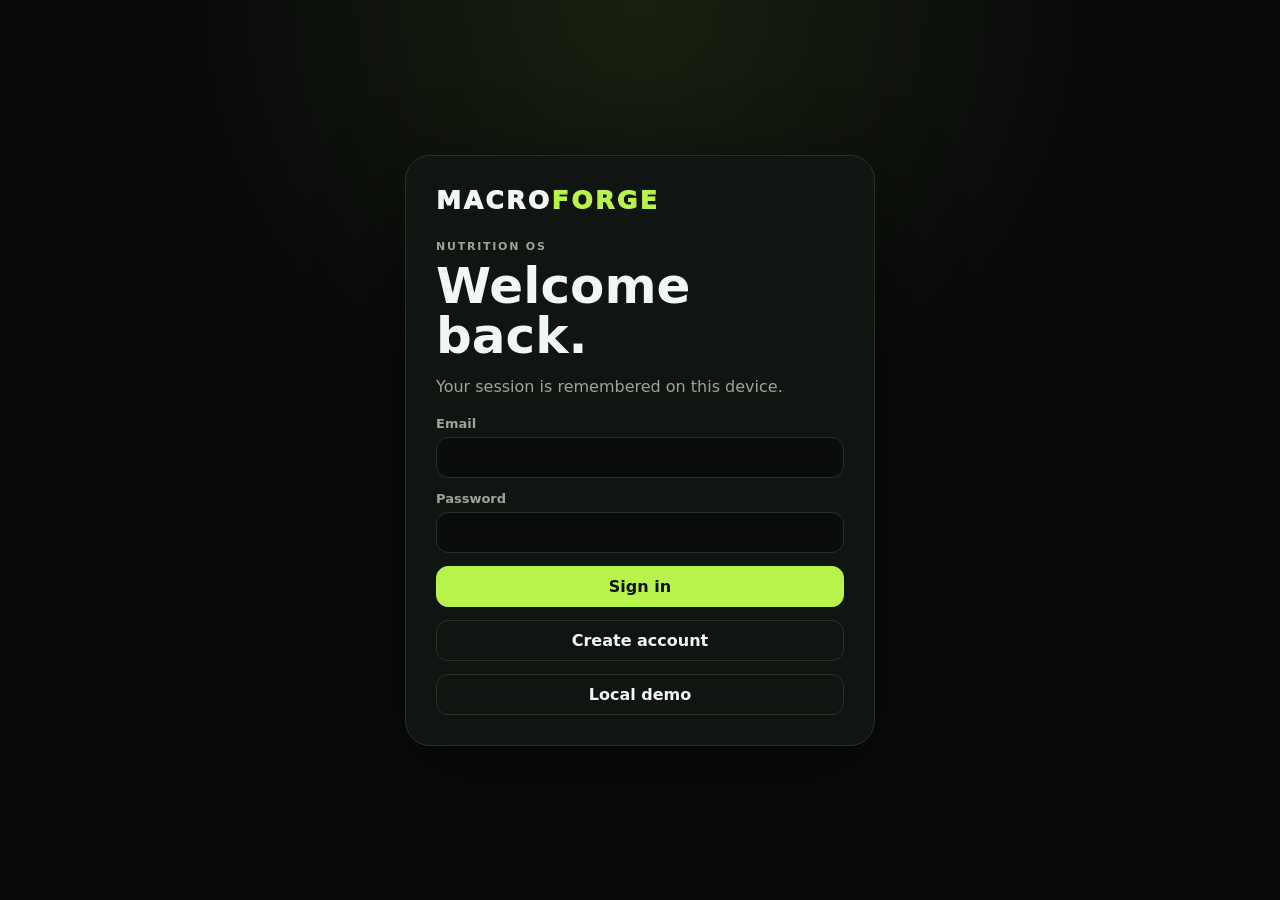
==== index.html @ 1f70300a "Rename MACROFORGE_v4_app_ready (1).html to index.html" ====
<!doctype html>
<html lang="en">
<head>
<meta charset="utf-8">
<meta name="viewport" content="width=device-width,initial-scale=1,viewport-fit=cover">
<meta name="theme-color" content="#090b0a">
<title>MACROFORGE — Nutrition OS</title>
<style>
:root{--bg:#090b0a;--panel:#111512;--panel2:#171c18;--line:#293129;--text:#f4f6f4;--muted:#9aa59b;--lime:#b7f34a;--red:#ff7070;--r:20px}
*{box-sizing:border-box}body{margin:0;background:var(--bg);color:var(--text);font-family:Inter,system-ui,-apple-system,Segoe UI,sans-serif}button,input,select{font:inherit}button{cursor:pointer}
.app{min-height:100vh;display:grid;grid-template-columns:245px 1fr}.side{position:sticky;top:0;height:100vh;border-right:1px solid var(--line);padding:22px 14px;background:#0c0f0d}.logo{font-weight:950;letter-spacing:.1em;font-size:20px;margin:5px 10px 28px}.logo i{color:var(--lime);font-style:normal}.nav{display:grid;gap:6px}.nav button{border:0;background:transparent;color:var(--muted);padding:13px;border-radius:13px;text-align:left;font-weight:800}.nav button:hover,.nav button.active{background:var(--panel2);color:var(--text)}.nav button.active{box-shadow:inset 3px 0 var(--lime)}
.sideprofile{position:absolute;bottom:20px;left:14px;right:14px;border:1px solid var(--line);background:var(--panel);padding:12px;border-radius:15px}.avatar{width:36px;height:36px;border-radius:50%;background:var(--lime);color:#10150d;display:grid;place-items:center;font-weight:950}
main{min-width:0}.top{height:70px;position:sticky;top:0;z-index:10;display:flex;align-items:center;justify-content:space-between;padding:0 28px;background:#090b0af0;backdrop-filter:blur(12px);border-bottom:1px solid var(--line)}.content{max-width:1400px;margin:auto;padding:28px}.view{display:none}.view.active{display:block}
h1{font-size:clamp(32px,4vw,50px);line-height:1;margin:8px 0}.sub,.small{color:var(--muted)}.small{font-size:13px}.eyebrow{font-size:11px;letter-spacing:.16em;text-transform:uppercase;color:var(--muted);font-weight:900}
.grid{display:grid;gap:17px}.g2{grid-template-columns:repeat(2,minmax(0,1fr))}.g3{grid-template-columns:repeat(3,minmax(0,1fr))}.g4{grid-template-columns:repeat(4,minmax(0,1fr))}
.card{border:1px solid var(--line);background:linear-gradient(145deg,#141914,#0f120f);border-radius:var(--r);padding:19px}.hero{background:radial-gradient(circle at 90% 0,#b7f34a1a,transparent 45%),#121712}.premium{border-color:#52672d;background:radial-gradient(circle at 90% 0,#b7f34a18,transparent 50%),#12170f}
.row{display:flex;align-items:center;gap:11px}.between{justify-content:space-between}.wrap{flex-wrap:wrap}.stat{font-size:31px;font-weight:950;margin:6px 0}.btn{border:1px solid var(--line);background:var(--panel2);color:var(--text);border-radius:12px;padding:10px 14px;font-weight:850}.btn:hover{border-color:#596659}.btn.primary{background:var(--lime);color:#0c1009;border-color:var(--lime)}.btn.danger{color:#ffb0b0;background:#351b1b}.btn.ghost{background:transparent}
.form{display:grid;gap:13px}.two{display:grid;grid-template-columns:1fr 1fr;gap:13px}label{display:grid;gap:6px;color:var(--muted);font-size:13px;font-weight:750}input,select{width:100%;padding:12px;border:1px solid var(--line);border-radius:12px;background:#0a0d0b;color:var(--text);outline:0}input:focus,select:focus{border-color:#71806f}.progress{height:9px;background:#202720;border-radius:99px;overflow:hidden}.progress i{display:block;height:100%;width:0;background:var(--lime);border-radius:99px;transition:.25s}
.foodgrid{display:grid;grid-template-columns:repeat(4,minmax(0,1fr));gap:15px}.food{padding:0;overflow:hidden}.food img{width:100%;height:155px;display:block;object-fit:cover;background:#222}.foodbody{padding:14px}.food h3{margin:4px 0 7px}.badge{display:inline-flex;border-radius:99px;padding:5px 8px;background:#283221;color:var(--lime);font-size:10px;font-weight:950;text-transform:uppercase;letter-spacing:.08em}
.list>div{padding:12px 0;border-bottom:1px solid var(--line)}.empty{padding:30px;text-align:center;border:1px dashed var(--line);border-radius:15px;color:var(--muted)}table{width:100%;border-collapse:collapse}th,td{text-align:left;padding:11px;border-bottom:1px solid var(--line);font-size:13px}th{color:var(--muted)}
.auth{min-height:100vh;display:grid;place-items:center;padding:20px;background:radial-gradient(circle at 50% 0,#b7f34a17,transparent 40%),var(--bg)}.authcard{width:min(470px,100%);padding:30px;border:1px solid var(--line);border-radius:25px;background:#111512;box-shadow:0 25px 80px #0008}.authlogo{font-size:25px;font-weight:950;letter-spacing:.1em;margin-bottom:25px}.authlogo i{color:var(--lime);font-style:normal}
.modal{position:fixed;inset:0;background:#000a;display:none;place-items:center;padding:16px;z-index:50}.modal.show{display:grid}.modalbox{width:min(560px,100%);max-height:90vh;overflow:auto;background:#111512;border:1px solid var(--line);border-radius:23px;padding:21px}.toast{position:fixed;z-index:100;bottom:22px;left:50%;transform:translate(-50%,20px);opacity:0;background:#f4f6f4;color:#10130f;padding:11px 17px;border-radius:99px;font-weight:850;transition:.2s}.toast.show{opacity:1;transform:translate(-50%,0)}
@media(max-width:1050px){.foodgrid{grid-template-columns:repeat(3,1fr)}.g4{grid-template-columns:repeat(2,1fr)}}
@media(max-width:800px){.app{display:block}.side{position:fixed;bottom:0;top:auto;height:69px;width:100%;padding:6px 5px;z-index:30;border-right:0;border-top:1px solid var(--line)}.logo,.sideprofile{display:none}.nav{display:flex;justify-content:space-around}.nav button{font-size:10px;text-align:center;padding:7px 6px}.nav button span{display:block;font-size:17px}.nav button.active{box-shadow:none}.content{padding:20px 14px 85px}.top{height:62px;padding:0 14px}.g2,.g3,.g4,.two{grid-template-columns:1fr}.foodgrid{grid-template-columns:repeat(2,1fr)}.food img{height:130px}}
@media(max-width:430px){.foodgrid{grid-template-columns:1fr}.food img{height:175px}}
</style>
</head>
<body>

<div id="auth" class="auth"><div class="authcard">
<div class="authlogo">MACRO<i>FORGE</i></div>
<div id="loginBox"><div class="eyebrow">Nutrition OS</div><h1>Welcome back.</h1><p class="sub">Your session is remembered on this device.</p><div class="form" style="margin-top:20px"><label>Email<input id="le" type="email" autocomplete="email"></label><label>Password<input id="lp" type="password" autocomplete="current-password"></label><button class="btn primary" onclick="login()">Sign in</button><button class="btn ghost" onclick="authMode('signup')">Create account</button><button class="btn ghost" onclick="authMode('demo')">Local demo</button></div></div>
<div id="signupBox" style="display:none"><div class="eyebrow">New account</div><h1>Create your forge.</h1><div class="form" style="margin-top:20px"><label>Name<input id="sn"></label><label>Email<input id="se" type="email"></label><label>Password<input id="sp" type="password" minlength="8"></label><button class="btn primary" onclick="signup()">Create</button><button class="btn ghost" onclick="authMode('login')">Back</button></div></div>
<div id="demoBox" style="display:none"><div class="eyebrow">Testing</div><h1>Local demo.</h1><p class="sub">Use this to test the UI. Do not use a real password.</p><div class="form" style="margin-top:20px"><label>Name<input id="dn" value="Gamer"></label><button class="btn primary" onclick="demo()">Enter</button><button class="btn ghost" onclick="authMode('login')">Back</button></div></div>
<div id="otpBox" style="display:none"><div class="eyebrow">2FA</div><h1>Verify your device.</h1><p class="sub">Enter your six-digit authenticator code.</p><div class="form" style="margin-top:20px"><label>Code<input id="otp" inputmode="numeric" maxlength="6"></label><button class="btn primary" onclick="verifyLoginOtp()">Verify</button><button class="btn ghost" onclick="authMode('login')">Cancel</button></div></div>
</div></div>

<div id="app" class="app" style="display:none">
<aside class="side"><div class="logo">MACRO<i>FORGE</i></div><nav class="nav">
<button class="active" data-v="dash"><span>⌂</span>Home</button><button data-v="food"><span>🍽</span>Food</button><button data-v="train"><span>▣</span>Train</button><button data-v="progress"><span>↗</span>Progress</button><button data-v="coach"><span>✦</span>Coach</button><button data-v="pro"><span>◆</span>Pro</button><button data-v="account"><span>⚙</span>Account</button>
</nav><div class="sideprofile"><div class="row"><div class="avatar" id="avatar"></div><div><b id="sname"></b><div class="small" id="splan"></div></div></div></div></aside>
<main><header class="top"><div><b id="greet"></b><div class="small" id="dateText"></div></div><div class="row"><span class="badge" id="plan"></span><button class="btn primary" onclick="quickFood()">+ Food</button></div></header>
<div class="content">

<section id="dash" class="view active"><div class="row between wrap"><div><div class="eyebrow">Daily command center</div><h1>Forge the day.</h1><p class="sub">Targets, meals, hydration and training in one place.</p></div><button class="btn" onclick="openM('dayM')">Change day</button></div>
<div class="grid g4" style="margin-top:20px"><div class="card hero"><div class="small">Calories remaining</div><div class="stat" id="remain">0</div><div class="small"><span id="eaten">0</span> / <span id="calgoal">0</span> kcal</div></div>
<div class="card"><div class="small">Protein</div><div class="stat"><span id="pv">0</span>g</div><div class="progress"><i id="pb"></i></div><div class="small" id="pg"></div></div>
<div class="card"><div class="small">Carbs</div><div class="stat"><span id="cv">0</span>g</div><div class="progress"><i id="cb"></i></div><div class="small" id="cg"></div></div>
<div class="card"><div class="small">Fat</div><div class="stat"><span id="fv">0</span>g</div><div class="progress"><i id="fb"></i></div><div class="small" id="fg"></div></div></div>
<div class="grid g2" style="margin-top:17px"><div class="card"><div class="row between"><div><div class="eyebrow">Hydration</div><h2><span id="water">0</span> / <span id="watergoal">2500</span> ml</h2></div><button class="btn primary" onclick="waterAdd()">+250ml</button></div><div class="progress" style="margin-top:14px"><i id="wb"></i></div></div>
<div class="card premium"><div class="row between"><div><span class="badge">Smart</span><h2>Forge Score</h2><p class="sub">Consistency score from food, protein, water and training.</p></div><div class="stat" id="score">0</div></div></div></div>
<div class="grid g2" style="margin-top:17px"><div class="card"><div class="row between"><h2>Today's meals</h2><button class="btn" onclick="quickFood()">Add</button></div><div id="meals" class="list"></div></div><div class="card"><div class="row between"><h2>Next best action</h2><span class="badge">Coach</span></div><p id="next" class="sub"></p><button class="btn primary" onclick="go('food')">Open food forge</button></div></div></section>

<section id="food" class="view"><div class="row between wrap"><div><div class="eyebrow">Real-food database</div><h1>Food forge.</h1><p class="sub">Real-food photography URLs are used; no generated food illustrations.</p></div><button class="btn primary" onclick="openM('customM')">Create food</button></div><div class="card" style="margin-top:18px"><div class="two"><label>Search<input id="search" oninput="foodsRender()" placeholder="Chicken, oats, rice..."></label><label>Filter<select id="filter" onchange="foodsRender()"><option value="all">All</option><option value="protein">Protein</option><option value="carbs">Carb dense</option><option value="quick">Quick</option></select></label></div></div><div id="foods" class="foodgrid" style="margin-top:17px"></div></section>

<section id="train" class="view"><div class="row between wrap"><div><div class="eyebrow">Training</div><h1>Train with intent.</h1><p class="sub">Log actual sessions instead of fake calorie-burn estimates.</p></div><button class="btn primary" onclick="openM('workoutM')">Log workout</button></div><div class="grid g3" style="margin-top:18px"><div class="card"><div class="small">7-day sessions</div><div class="stat" id="sessions">0</div></div><div class="card"><div class="small">7-day volume</div><div class="stat" id="volume">0</div><div class="small">kg</div></div><div class="card"><div class="small">Logging streak</div><div class="stat" id="streak">0</div><div class="small">days</div></div></div><div class="card" style="margin-top:18px"><h2>Recent sessions</h2><div id="workouts" class="list"></div></div></section>

<section id="progress" class="view"><div class="eyebrow">Body composition</div><h1>Progress, not guesses.</h1><p class="sub">Weight trends and adherence.</p><div class="grid g3" style="margin-top:18px"><div class="card"><div class="small">Current</div><div class="stat" id="cw">—</div></div><div class="card"><div class="small">Start</div><div class="stat" id="sw">—</div></div><div class="card"><div class="small">Change</div><div class="stat" id="wc">—</div></div></div><div class="grid g2" style="margin-top:18px"><div class="card"><div class="row between"><h2>Weight history</h2><button class="btn" onclick="openM('weightM')">Log</button></div><div id="weights"></div></div><div class="card"><h2>7-day adherence</h2><div class="stat" id="adh">0%</div><div class="progress"><i id="adhbar"></i></div><p class="small">Days with food logs.</p></div></div></section>

<section id="coach" class="view"><div class="eyebrow">Forge Coach</div><h1>Make the data useful.</h1><p class="sub">Rule-based coaching now; an AI layer can be connected later.</p><div class="grid g2" style="margin-top:18px"><div class="card hero"><span class="badge">Today</span><h2 id="coachTitle"></h2><p id="coachText" class="sub"></p><hr><div id="check"></div></div><div class="card premium"><span class="badge">Pro</span><h2>Adaptive macros</h2><p class="sub">Adjust targets from weight trend, adherence and training load instead of a fixed calculator.</p><button class="btn primary" onclick="go('pro')">See Pro</button></div></div></section>

<section id="pro" class="view"><div class="eyebrow">MACROFORGE PRO</div><h1>More signal. Less noise.</h1><p class="sub">Features designed around decisions, not just calorie counting.</p><div class="grid g3" style="margin-top:18px"><div class="card premium"><h2>Adaptive macros</h2><p class="sub">Trend-based target adjustments.</p></div><div class="card premium"><h2>Meal builder</h2><p class="sub">Build meals around remaining macros.</p></div><div class="card premium"><h2>Advanced analytics</h2><p class="sub">Adherence and training correlations.</p></div><div class="card premium"><h2>Unlimited custom foods</h2><p class="sub">Recipes and nutrition labels.</p></div><div class="card premium"><h2>Data export</h2><p class="sub">Portable JSON backups.</p></div><div class="card premium"><h2>Coach modes</h2><p class="sub">Bulk, cut, maintenance and performance.</p></div></div><div class="card" style="margin-top:18px"><div class="row between wrap"><div><h2 id="prostatus">Free plan</h2><p id="protext" class="sub">Try Pro for 3 days.</p></div><button class="btn primary" id="trial" onclick="trialStart()">Start 3-day trial</button></div><hr><p class="small">Important: paid access must be verified by a server and payment-provider webhook. Client-side JavaScript cannot securely protect paid features.</p></div></section>

<section id="account" class="view"><div class="eyebrow">Account & security</div><h1>Your account.</h1><p class="sub">Personal details, password, MFA, privacy and sessions.</p><div class="grid g2" style="margin-top:18px"><div class="card"><h2>Personal details</h2><div class="form"><label>Name<input id="an"></label><label>Email<input id="ae" type="email"></label><label>Goal<select id="agoal"><option>Muscle gain</option><option>Lean bulk</option><option>Cut</option><option>Maintenance</option><option>Performance</option></select></label><div class="two"><label>Height cm<input id="ah" type="number"></label><label>Weight kg<input id="aw" type="number" step=".1"></label></div><button class="btn primary" onclick="saveAccount()">Save</button></div></div><div class="card"><h2>Security</h2><div class="list"><div class="row between"><div><b>Password</b><div class="small">Change credentials.</div></div><button class="btn" onclick="openM('passM')">Change</button></div><div class="row between"><div><b>Authenticator 2FA</b><div class="small" id="mfastatus">Off</div></div><button class="btn" onclick="mfaSetup()">Configure</button></div><div class="row between"><div><b>Data backup</b><div class="small">Download your account data.</div></div><button class="btn" onclick="exportData()">Export</button></div></div><button class="btn danger" style="margin-top:15px" onclick="logout()">Sign out</button></div></div><div class="card" style="margin-top:18px"><h2>Production security</h2><div class="grid g3"><div><b>Authentication</b><p class="small">Use a managed auth backend; never trust localStorage as an identity database.</p></div><div><b>Premium</b><p class="small">Entitlements must come from verified server claims/subscriptions.</p></div><div><b>Payments</b><p class="small">Use a payment provider checkout and signed webhooks. Never collect card PINs or OTPs.</p></div></div></div></section>

</div></main></div>

<div id="quickM" class="modal"><div class="modalbox"><div class="row between"><h2 id="qt">Add food</h2><button class="btn" onclick="closeM()">×</button></div><p id="qd" class="sub"></p><div class="form" style="margin-top:15px"><label>Servings<input id="serv" type="number" min=".1" step=".1" value="1" oninput="preview()"></label><div id="preview" class="card"></div><button class="btn primary" onclick="addFood()">Add to today</button></div></div></div>
<div id="customM" class="modal"><div class="modalbox"><div class="row between"><h2>Create custom food</h2><button class="btn" onclick="closeM()">×</button></div><div class="two" style="margin-top:15px"><label>Name<input id="fn"></label><label>Serving<input id="fs" value="100 g"></label><label>Calories<input id="fcal" type="number"></label><label>Protein<input id="fp" type="number"></label><label>Carbs<input id="fc" type="number"></label><label>Fat<input id="ff" type="number"></label></div><button class="btn primary" style="margin-top:15px" onclick="customFood()">Save food</button></div></div>
<div id="workoutM" class="modal"><div class="modalbox"><div class="row between"><h2>Log workout</h2><button class="btn" onclick="closeM()">×</button></div><div class="form" style="margin-top:15px"><label>Session<input id="wn" placeholder="Push, Legs, Football..."></label><label>Minutes<input id="wd" type="number"></label><label>Volume kg<input id="wv" type="number"></label><label>Notes<input id="wno"></label><button class="btn primary" onclick="saveWorkout()">Save</button></div></div></div>
<div id="weightM" class="modal"><div class="modalbox"><div class="row between"><h2>Log weight</h2><button class="btn" onclick="closeM()">×</button></div><div class="form" style="margin-top:15px"><label>Weight kg<input id="wi" type="number" step=".1"></label><button class="btn primary" onclick="saveWeight()">Save</button></div></div></div>
<div id="passM" class="modal"><div class="modalbox"><div class="row between"><h2>Change password</h2><button class="btn" onclick="closeM()">×</button></div><div class="form" style="margin-top:15px"><label>Current password<input id="oldp" type="password"></label><label>New password<input id="newp" type="password"></label><button class="btn primary" onclick="changePassword()">Update</button></div></div></div>
<div id="mfaM" class="modal"><div class="modalbox"><div class="row between"><h2>Authenticator 2FA</h2><button class="btn" onclick="closeM()">×</button></div><p class="sub">Prototype TOTP testing. Production MFA should be enforced by your auth provider.</p><div id="mfabox" class="card"></div><div class="form" style="margin-top:15px"><label>6-digit code<input id="mfacode" inputmode="numeric" maxlength="6"></label><button class="btn primary" onclick="mfaToggle()">Confirm</button></div></div></div>
<div id="dayM" class="modal"><div class="modalbox"><div class="row between"><h2>Logging date</h2><button class="btn" onclick="closeM()">×</button></div><div class="form" style="margin-top:15px"><label>Date<input id="day" type="date"></label><button class="btn primary" onclick="setDay()">View day</button></div></div></div>
<div id="toast" class="toast"></div>

<script>
const KEY="macroforge_app_v4";let S=JSON.parse(localStorage.getItem(KEY)||"null"),selected=null,pending="";
const imgs={
chicken:"https://images.unsplash.com/photo-1532550907401-a500c9a57435?auto=format&fit=crop&w=900&q=85",
rice:"https://images.unsplash.com/photo-1536304993881-ff6e9eefa2a6?auto=format&fit=crop&w=900&q=85",
oats:"https://images.unsplash.com/photo-1517673400267-0251440c45dc?auto=format&fit=crop&w=900&q=85",
eggs:"https://images.unsplash.com/photo-1506976785307-8732e854ad03?auto=format&fit=crop&w=900&q=85",
banana:"https://images.unsplash.com/photo-1571771894821-ce9b6c11b08e?auto=format&fit=crop&w=900&q=85",
beef:"https://images.unsplash.com/photo-1546964124-0cce460f38ef?auto=format&fit=crop&w=900&q=85",
yogurt:"https://images.unsplash.com/photo-1488477181946-6428a0291777?auto=format&fit=crop&w=900&q=85",
salmon:"https://images.unsplash.com/photo-1467003909585-2f8a72700288?auto=format&fit=crop&w=900&q=85"};
const foods0=[
[1,"Chicken breast","100 g",165,31,0,3.6,"protein","chicken"],[2,"Cooked white rice","100 g",130,2.7,28,.3,"carbs","rice"],
[3,"Oats","100 g",389,16.9,66.3,6.9,"carbs","oats"],[4,"Whole eggs","2 large",144,12.6,.7,9.5,"protein","eggs"],
[5,"Banana","1 medium",105,1.3,27,.4,"quick","banana"],[6,"Lean beef","100 g",217,26,0,12,"protein","beef"],
[7,"Greek yogurt","170 g",100,17,6,0,"protein","yogurt"],[8,"Salmon","100 g",208,20,0,13,"protein","salmon"]];
function fresh(){return{session:null,users:{},day:new Date().toISOString().slice(0,10),foods:foods0.map(x=>({id:x[0],name:x[1],serving:x[2],cal:x[3],p:x[4],c:x[5],f:x[6],cat:x[7],img:imgs[x[8]]})),days:{},workouts:[],weights:[]}}
if(!S)S=fresh();const $=x=>document.getElementById(x),save=()=>localStorage.setItem(KEY,JSON.stringify(S)),user=()=>S.users[S.session];
function ensure(d){if(!S.days[d])S.days[d]={meals:[],water:0};return S.days[d]}function esc(x){return String(x).replace(/[&<>"']/g,m=>({"&":"&amp;","<":"&lt;",">":"&gt;",'"':"&quot;","'":"&#39;"}[m]))}
function toast(x){let t=$("toast");t.textContent=x;t.classList.add("show");clearTimeout(window.tt);window.tt=setTimeout(()=>t.classList.remove("show"),2200)}
function authMode(x){["loginBox","signupBox","demoBox","otpBox"].forEach(i=>$(i).style.display="none");$({login:"loginBox",signup:"signupBox",demo:"demoBox",otp:"otpBox"}[x]).style.display="block"}
async function hash(p,s){let k=await crypto.subtle.importKey("raw",new TextEncoder().encode(p),"PBKDF2",false,["deriveBits"]);let b=await crypto.subtle.deriveBits({name:"PBKDF2",salt:new TextEncoder().encode(s),iterations:120000,hash:"SHA-256"},k,256);return [...new Uint8Array(b)].map(x=>x.toString(16).padStart(2,"0")).join("")}
async function signup(){let n=$("sn").value.trim(),e=$("se").value.trim().toLowerCase(),p=$("sp").value;if(!n||!e||p.length<8)return toast("Use a name, email and 8+ character password.");if(S.users[e])return toast("Account already exists.");let salt=crypto.getRandomValues(new Uint8Array(16)).join("-");S.users[e]={email:e,name:n,salt,pass:await hash(p,salt),targets:{cal:2800,p:130,c:350,f:80,w:2500},goal:"Muscle gain",height:170,weight:60,mfa:false,secret:null,plan:"free",trial:null};S.session=e;save();start()}
async function login(){let e=$("le").value.trim().toLowerCase(),p=$("lp").value,u=S.users[e];if(!u)return toast("No local account. Create one or use demo.");if(await hash(p,u.salt)!==u.pass)return toast("Incorrect password.");pending=e;if(u.mfa){authMode("otp")}else{S.session=e;save();start()}}
function demo(){let e="demo@local",n=$("dn").value.trim()||"Gamer";if(!S.users[e])S.users[e]={email:e,name:n,salt:"demo",pass:"",targets:{cal:2800,p:130,c:350,f:80,w:2500},goal:"Muscle gain",height:170,weight:60,mfa:false,secret:null,plan:"free",trial:null};S.users[e].name=n;S.session=e;save();start()}
function start(){$("auth").style.display="none";$("app").style.display="grid";document.querySelectorAll(".nav button").forEach(b=>b.onclick=()=>go(b.dataset.v));render()}
function go(v){document.querySelectorAll(".view").forEach(x=>x.classList.remove("active"));$(v).classList.add("active");document.querySelectorAll(".nav button").forEach(x=>x.classList.toggle("active",x.dataset.v===v));render()}
function plan(u){return u.plan==="pro"?"Pro":u.trial&&new Date(u.trial)>new Date()?"Trial":"Free"}
function totals(d){return d.meals.reduce((a,m)=>({cal:a.cal+m.cal,p:a.p+m.p,c:a.c+m.c,f:a.f+m.f}),{cal:0,p:0,c:0,f:0})}
function bar(v,g){return Math.min(100,Math.round(v/(g||1)*100))}
function render(){
let u=user();if(!u)return;let d=ensure(S.day),t=totals(d),g=u.targets;
$("greet").textContent="Hey, "+u.name;$("dateText").textContent=new Date(S.day+"T12:00").toLocaleDateString(undefined,{weekday:"long",month:"short",day:"numeric"});
$("avatar").textContent=u.name[0].toUpperCase();$("sname").textContent=u.name;$("splan").textContent=plan(u);$("plan").textContent=plan(u).toUpperCase();
$("remain").textContent=Math.max(0,Math.round(g.cal-t.cal));$("eaten").textContent=Math.round(t.cal);$("calgoal").textContent=g.cal;
[["p",t.p,g.p],["c",t.c,g.c],["f",t.f,g.f]].forEach(a=>{$(a[0]+"v").textContent=Math.round(a[1]);$(a[0]+"b").style.width=bar(a[1],a[2])+"%";$(a[0]+"g").textContent=a[2]+"g target"});
$("water").textContent=d.water;$("watergoal").textContent=g.w;$("wb").style.width=bar(d.water,g.w)+"%";
let score=Math.round(bar(t.p,g.p)*.45+bar(t.cal,g.cal)*.3+bar(d.water,g.w)*.15+(S.workouts.some(x=>x.date===S.day)?10:0));$("score").textContent=score;
$("meals").innerHTML=d.meals.length?d.meals.slice().reverse().map(m=>`<div><b>${esc(m.name)}</b><div class="small">${Math.round(m.cal)} kcal · P ${Math.round(m.p)}g · C ${Math.round(m.c)}g · F ${Math.round(m.f)}g</div></div>`).join(""):`<div class="empty">No meals logged.</div>`;
$("next").textContent=t.p<g.p?`Protein is the priority: about ${Math.round(g.p-t.p)}g remains.`:t.cal<g.cal*.8?"You still have plenty of calories. Build a balanced meal.":"Targets are close. Focus on hydration and consistency.";
foodsRender();trainingRender();progressRender();coachRender();proRender();accountRender()}
function foodsRender(){let q=($("search")?.value||"").toLowerCase(),f=$("filter")?.value||"all";let a=S.foods.filter(x=>(!q||x.name.toLowerCase().includes(q))&&(f==="all"||f==="quick"&&x.cat==="quick"||f==="protein"&&x.p>=15||f==="carbs"&&x.c>=20));$("foods").innerHTML=a.map(x=>`<article class="card food"><img loading="lazy" src="${x.img}" alt="${esc(x.name)}"><div class="foodbody"><div class="small">${esc(x.serving)}</div><h3>${esc(x.name)}</h3><div class="small">${x.cal} kcal · P ${x.p} · C ${x.c} · F ${x.f}</div><button class="btn primary" style="width:100%;margin-top:11px" onclick="quickFood(${x.id})">+ Add</button></div></article>`).join("")||`<div class="empty">No matches.</div>`}
function quickFood(id){selected=S.foods.find(x=>x.id===id)||null;$("qt").textContent=selected?selected.name:"Add food";$("qd").textContent=selected?selected.serving+" · "+selected.cal+" kcal":"Select a food from Food Forge.";$("serv").value=1;preview();openM("quickM")}
function preview(){if(!selected)return;$("preview").textContent=Math.round(selected.cal*+$("serv").value)+" kcal · P "+Math.round(selected.p*+$("serv").value)+"g · C "+Math.round(selected.c*+$("serv").value)+"g · F "+Math.round(selected.f*+$("serv").value)+"g"}
function addFood(){if(!selected)return;let n=+$("serv").value;if(n<=0)return toast("Invalid serving.");let d=ensure(S.day);d.meals.push({name:selected.name,cal:selected.cal*n,p:selected.p*n,c:selected.c*n,f:selected.f*n,time:Date.now()});save();closeM();render();toast("Food logged.")}
function customFood(){let name=$("fn").value.trim(),a=[$("fcal"),$("fp"),$("fc"),$("ff")].map(x=>+x.value);if(!name||a.some(x=>!isFinite(x)||x<0))return toast("Complete the food data.");S.foods.push({id:Date.now(),name,serving:$("fs").value||"1 serving",cal:a[0],p:a[1],c:a[2],f:a[3],cat:a[1]>=15?"protein":"quick",img:imgs.oats});save();closeM();render();toast("Custom food saved.")}
function waterAdd(){ensure(S.day).water+=250;save();render();toast("250ml added.")}
function saveWorkout(){let n=$("wn").value.trim()||"Training",d=+$("wd").value,v=+$("wv").value||0;if(d<=0)return toast("Enter duration.");S.workouts.push({date:S.day,name:n,duration:d,volume:v,notes:$("wno").value});save();closeM();render();toast("Workout logged.")}
function trainingRender(){let d=new Date();d.setDate(d.getDate()-6);let s=S.workouts.filter(x=>x.date>=d.toISOString().slice(0,10));$("sessions").textContent=s.length;$("volume").textContent=Math.round(s.reduce((a,x)=>a+x.volume,0));let st=0,q=new Date();for(let i=0;i<60;i++){let z=q.toISOString().slice(0,10),ok=ensure(z).meals.length||ensure(z).water||S.workouts.some(x=>x.date===z);if(!ok&&i)break;if(ok)st++;q.setDate(q.getDate()-1)}$("streak").textContent=st;$("workouts").innerHTML=S.workouts.slice().reverse().slice(0,12).map(x=>`<div><b>${esc(x.name)}</b><div class="small">${x.date} · ${x.duration} min · ${x.volume} kg volume</div></div>`).join("")||`<div class="empty">No sessions yet.</div>`}
function saveWeight(){let w=+$("wi").value;if(w<20||w>300)return toast("Enter a valid weight.");S.weights.push({date:S.day,w});user().weight=w;save();closeM();render();toast("Weight saved.")}
function progressRender(){let a=S.weights.slice().sort((x,y)=>x.date.localeCompare(y.date)),f=a[0],l=a.at(-1);$("cw").textContent=l?l.w+" kg":"—";$("sw").textContent=f?f.w+" kg":"—";$("wc").textContent=f&&l?(l.w-f.w).toFixed(1)+" kg":"—";$("weights").innerHTML=a.length?`<table><tr><th>Date</th><th>Weight</th></tr>${a.slice().reverse().slice(0,15).map(x=>`<tr><td>${x.date}</td><td>${x.w} kg</td></tr>`).join("")}</table>`:`<div class="empty">Log your first weigh-in.</div>`;let n=0;for(let i=0;i<7;i++){let d=new Date();d.setDate(d.getDate()-i);if(ensure(d.toISOString().slice(0,10)).meals.length)n++}$("adh").textContent=Math.round(n/7*100)+"%";$("adhbar").style.width=n/7*100+"%"}
function coachRender(){let u=user(),t=totals(ensure(S.day));let rem=u.targets.p-t.p;$("coachTitle").textContent=rem>0?"Protein is today's bottleneck.":"Your log is on track.";$("coachText").textContent=rem>0?`About ${Math.round(rem)}g protein remains.`:"Keep the routine boring and repeatable.";$("check").innerHTML=["Log meals honestly","Hit protein consistently","Hydrate steadily","Review weekly weight trend"].map(x=>`<div style="padding:9px 0;border-bottom:1px solid var(--line)">✓ ${x}</div>`).join("")}
function trialStart(){let u=user();u.trial=new Date(Date.now()+259200000).toISOString();save();render();toast("3-day Pro trial started.")}
function proRender(){let u=user(),on=u.plan==="pro"||(u.trial&&new Date(u.trial)>new Date());$("prostatus").textContent=on?"Pro access active":"Free plan";$("protext").textContent=on?"Premium interface enabled.":"Try Pro for three days.";$("trial").disabled=on}
function accountRender(){let u=user();$("an").value=u.name;$("ae").value=u.email;$("agoal").value=u.goal;$("ah").value=u.height;$("aw").value=u.weight;$("mfastatus").textContent=u.mfa?"Enabled":"Off"}
function saveAccount(){let u=user();u.name=$("an").value.trim()||u.name;u.email=$("ae").value.trim().toLowerCase()||u.email;u.goal=$("agoal").value;u.height=+$("ah").value||u.height;u.weight=+$("aw").value||u.weight;save();render();toast("Account updated.")}
async function changePassword(){let u=user(),old=$("oldp").value,nw=$("newp").value;if(nw.length<8)return toast("Use at least 8 characters.");if(u.pass&&await hash(old,u.salt)!==u.pass)return toast("Current password is wrong.");u.salt=crypto.getRandomValues(new Uint8Array(16)).join("-");u.pass=await hash(nw,u.salt);save();closeM();toast("Password updated.")}
function exportData(){let copy=JSON.parse(JSON.stringify(S));Object.values(copy.users).forEach(u=>{delete u.pass;delete u.salt;delete u.secret});let a=document.createElement("a");a.href=URL.createObjectURL(new Blob([JSON.stringify(copy,null,2)],{type:"application/json"}));a.download="macroforge-backup.json";a.click()}
function logout(){S.session=null;save();location.reload()}
function openM(id){$(id).classList.add("show")}function closeM(){document.querySelectorAll(".modal").forEach(x=>x.classList.remove("show"))}
function setDay(){if(!$("day").value)return toast("Choose a date.");S.day=$("day").value;ensure(S.day);save();closeM();render()}
function mfaSetup(){let u=user();if(!u.secret)u.secret=base32(crypto.getRandomValues(new Uint8Array(20)));save();$("mfabox").innerHTML=u.mfa?`<b>2FA enabled.</b><br>Enter a current code to disable it.`:`<b>Authenticator secret</b><br><code>${u.secret}</code><br><span class="small">Add this secret to any TOTP authenticator for testing. Production will use provider-managed MFA.</span>`;openM("mfaM")}
function base32(b){let a="ABCDEFGHIJKLMNOPQRSTUVWXYZ234567",bits="",o="";for(let x of b)bits+=x.toString(2).padStart(8,"0");while(bits.length>=5){o+=a[parseInt(bits.slice(0,5),2)];bits=bits.slice(5)}if(bits.length)o+=a[parseInt((bits+"00000").slice(0,5),2)];return o}
function b32(s){let a="ABCDEFGHIJKLMNOPQRSTUVWXYZ234567",bits="",o=[];for(let c of s){let v=a.indexOf(c.toUpperCase());if(v<0)continue;bits+=v.toString(2).padStart(5,"0");while(bits.length>=8){o.push(parseInt(bits.slice(0,8),2));bits=bits.slice(8)}}return new Uint8Array(o)}
async function totp(secret,count=Math.floor(Date.now()/30000)){let key=await crypto.subtle.importKey("raw",b32(secret),{name:"HMAC",hash:"SHA-1"},false,["sign"]),buf=new ArrayBuffer(8),dv=new DataView(buf);dv.setUint32(0,Math.floor(count/4294967296));dv.setUint32(4,count>>>0);let h=new Uint8Array(await crypto.subtle.sign("HMAC",key,buf)),o=h[h.length-1]&15,n=((h[o]&127)<<24)|((h[o+1]&255)<<16)|((h[o+2]&255)<<8)|(h[o+3]&255);return String(n%1000000).padStart(6,"0")}
async function checkTotp(s,c){let n=Math.floor(Date.now()/30000);return c===await totp(s,n)||c===await totp(s,n-1)||c===await totp(s,n+1)}
async function mfaToggle(){let u=user(),c=$("mfacode").value.trim();if(!await checkTotp(u.secret,c))return toast("Invalid authenticator code.");u.mfa=!u.mfa;save();closeM();render();toast(u.mfa?"2FA enabled":"2FA disabled")}
async function verifyLoginOtp(){if(!pending)return;let c=$("otp").value.trim();if(!await checkTotp(S.users[pending].secret,c))return toast("Invalid 2FA code.");S.session=pending;pending="";save();start()}
document.querySelectorAll(".modal").forEach(x=>x.addEventListener("click",e=>{if(e.target===x)closeM()}));
$("day").value=new Date().toISOString().slice(0,10);
if(S.session&&S.users[S.session])start();else{authMode("login");$("auth").style.display="grid"}
</script>
</body>
</html>
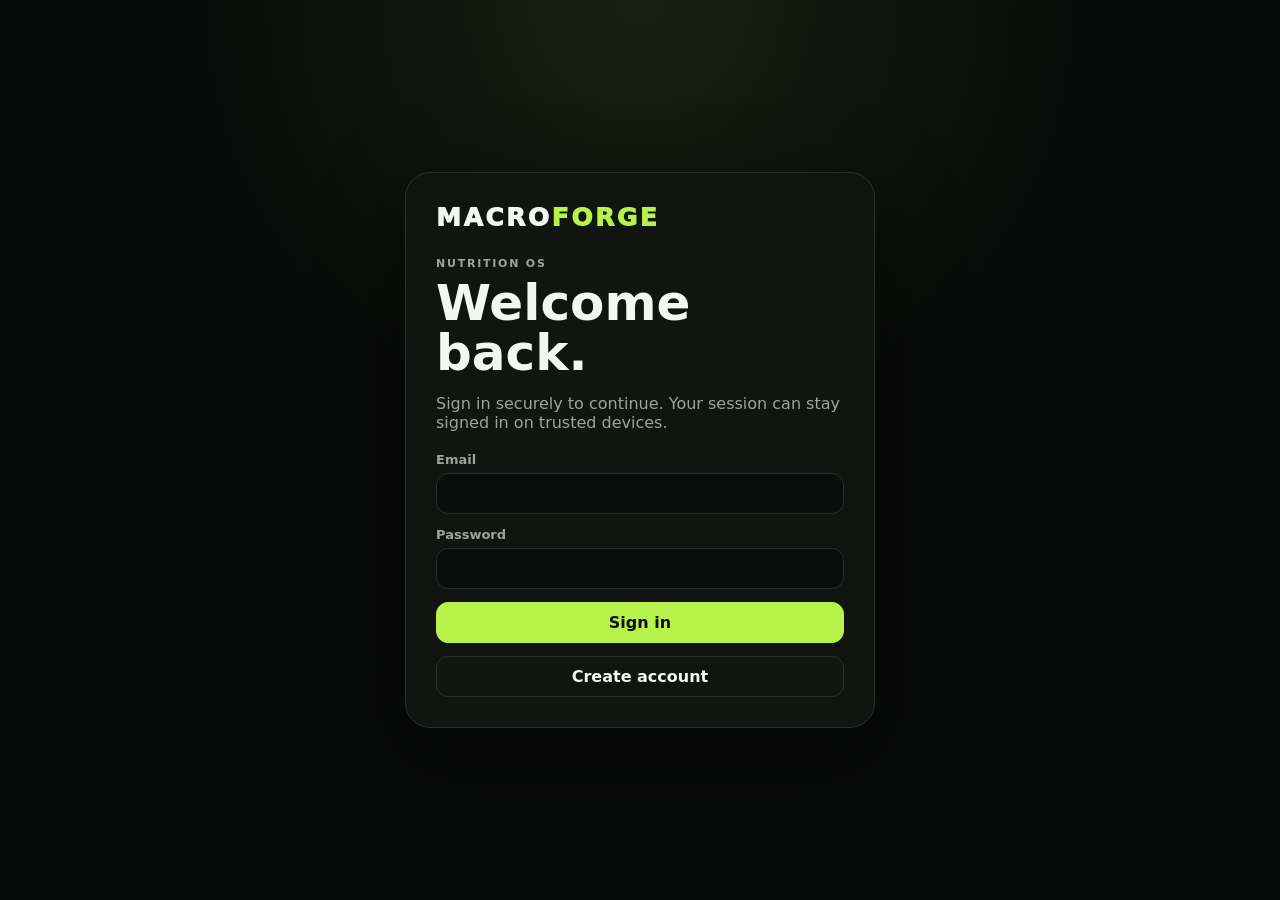
==== commit 18628bfb: "Rename MACROFORGE_v5_no_demo_payment_gate.html to index.html" ====
--- a/index.html
+++ b/index.html
@@ -29,9 +29,8 @@
 
 <div id="auth" class="auth"><div class="authcard">
 <div class="authlogo">MACRO<i>FORGE</i></div>
-<div id="loginBox"><div class="eyebrow">Nutrition OS</div><h1>Welcome back.</h1><p class="sub">Your session is remembered on this device.</p><div class="form" style="margin-top:20px"><label>Email<input id="le" type="email" autocomplete="email"></label><label>Password<input id="lp" type="password" autocomplete="current-password"></label><button class="btn primary" onclick="login()">Sign in</button><button class="btn ghost" onclick="authMode('signup')">Create account</button><button class="btn ghost" onclick="authMode('demo')">Local demo</button></div></div>
+<div id="loginBox"><div class="eyebrow">Nutrition OS</div><h1>Welcome back.</h1><p class="sub">Sign in securely to continue. Your session can stay signed in on trusted devices.</p><div class="form" style="margin-top:20px"><label>Email<input id="le" type="email" autocomplete="email"></label><label>Password<input id="lp" type="password" autocomplete="current-password"></label><button class="btn primary" onclick="login()">Sign in</button><button class="btn ghost" onclick="authMode('signup')">Create account</button></div></div>
 <div id="signupBox" style="display:none"><div class="eyebrow">New account</div><h1>Create your forge.</h1><div class="form" style="margin-top:20px"><label>Name<input id="sn"></label><label>Email<input id="se" type="email"></label><label>Password<input id="sp" type="password" minlength="8"></label><button class="btn primary" onclick="signup()">Create</button><button class="btn ghost" onclick="authMode('login')">Back</button></div></div>
-<div id="demoBox" style="display:none"><div class="eyebrow">Testing</div><h1>Local demo.</h1><p class="sub">Use this to test the UI. Do not use a real password.</p><div class="form" style="margin-top:20px"><label>Name<input id="dn" value="Gamer"></label><button class="btn primary" onclick="demo()">Enter</button><button class="btn ghost" onclick="authMode('login')">Back</button></div></div>
 <div id="otpBox" style="display:none"><div class="eyebrow">2FA</div><h1>Verify your device.</h1><p class="sub">Enter your six-digit authenticator code.</p><div class="form" style="margin-top:20px"><label>Code<input id="otp" inputmode="numeric" maxlength="6"></label><button class="btn primary" onclick="verifyLoginOtp()">Verify</button><button class="btn ghost" onclick="authMode('login')">Cancel</button></div></div>
 </div></div>
 
@@ -59,9 +58,9 @@
 
 <section id="coach" class="view"><div class="eyebrow">Forge Coach</div><h1>Make the data useful.</h1><p class="sub">Rule-based coaching now; an AI layer can be connected later.</p><div class="grid g2" style="margin-top:18px"><div class="card hero"><span class="badge">Today</span><h2 id="coachTitle"></h2><p id="coachText" class="sub"></p><hr><div id="check"></div></div><div class="card premium"><span class="badge">Pro</span><h2>Adaptive macros</h2><p class="sub">Adjust targets from weight trend, adherence and training load instead of a fixed calculator.</p><button class="btn primary" onclick="go('pro')">See Pro</button></div></div></section>
 
-<section id="pro" class="view"><div class="eyebrow">MACROFORGE PRO</div><h1>More signal. Less noise.</h1><p class="sub">Features designed around decisions, not just calorie counting.</p><div class="grid g3" style="margin-top:18px"><div class="card premium"><h2>Adaptive macros</h2><p class="sub">Trend-based target adjustments.</p></div><div class="card premium"><h2>Meal builder</h2><p class="sub">Build meals around remaining macros.</p></div><div class="card premium"><h2>Advanced analytics</h2><p class="sub">Adherence and training correlations.</p></div><div class="card premium"><h2>Unlimited custom foods</h2><p class="sub">Recipes and nutrition labels.</p></div><div class="card premium"><h2>Data export</h2><p class="sub">Portable JSON backups.</p></div><div class="card premium"><h2>Coach modes</h2><p class="sub">Bulk, cut, maintenance and performance.</p></div></div><div class="card" style="margin-top:18px"><div class="row between wrap"><div><h2 id="prostatus">Free plan</h2><p id="protext" class="sub">Try Pro for 3 days.</p></div><button class="btn primary" id="trial" onclick="trialStart()">Start 3-day trial</button></div><hr><p class="small">Important: paid access must be verified by a server and payment-provider webhook. Client-side JavaScript cannot securely protect paid features.</p></div></section>
+<section id="pro" class="view"><div class="eyebrow">MACROFORGE PRO</div><h1>More signal. Less noise.</h1><p class="sub">Premium tools for people who take training and nutrition seriously.</p><div class="grid g3" style="margin-top:18px"><div class="card premium"><h2>Adaptive macros</h2><p class="sub">Trend-based target adjustments.</p></div><div class="card premium"><h2>Meal builder</h2><p class="sub">Build meals around remaining macros.</p></div><div class="card premium"><h2>Advanced analytics</h2><p class="sub">Adherence and training correlations.</p></div><div class="card premium"><h2>Unlimited custom foods</h2><p class="sub">Recipes and nutrition labels.</p></div><div class="card premium"><h2>Data export</h2><p class="sub">Portable JSON backups.</p></div><div class="card premium"><h2>Coach modes</h2><p class="sub">Bulk, cut, maintenance and performance.</p></div></div><div class="card" style="margin-top:18px"><div class="row between wrap"><div><h2 id="prostatus">Free plan</h2><p id="protext" class="sub">Payment method required before your 3-day Pro trial can begin.</p></div><button class="btn primary" id="trial" onclick="openCheckout()">Set up Pro</button></div><hr><div class="small">Your payment is not collected inside this HTML page. A production release will send the checkout to a verified payment provider and confirm access through a signed server webhook.</div></div></section>
 
-<section id="account" class="view"><div class="eyebrow">Account & security</div><h1>Your account.</h1><p class="sub">Personal details, password, MFA, privacy and sessions.</p><div class="grid g2" style="margin-top:18px"><div class="card"><h2>Personal details</h2><div class="form"><label>Name<input id="an"></label><label>Email<input id="ae" type="email"></label><label>Goal<select id="agoal"><option>Muscle gain</option><option>Lean bulk</option><option>Cut</option><option>Maintenance</option><option>Performance</option></select></label><div class="two"><label>Height cm<input id="ah" type="number"></label><label>Weight kg<input id="aw" type="number" step=".1"></label></div><button class="btn primary" onclick="saveAccount()">Save</button></div></div><div class="card"><h2>Security</h2><div class="list"><div class="row between"><div><b>Password</b><div class="small">Change credentials.</div></div><button class="btn" onclick="openM('passM')">Change</button></div><div class="row between"><div><b>Authenticator 2FA</b><div class="small" id="mfastatus">Off</div></div><button class="btn" onclick="mfaSetup()">Configure</button></div><div class="row between"><div><b>Data backup</b><div class="small">Download your account data.</div></div><button class="btn" onclick="exportData()">Export</button></div></div><button class="btn danger" style="margin-top:15px" onclick="logout()">Sign out</button></div></div><div class="card" style="margin-top:18px"><h2>Production security</h2><div class="grid g3"><div><b>Authentication</b><p class="small">Use a managed auth backend; never trust localStorage as an identity database.</p></div><div><b>Premium</b><p class="small">Entitlements must come from verified server claims/subscriptions.</p></div><div><b>Payments</b><p class="small">Use a payment provider checkout and signed webhooks. Never collect card PINs or OTPs.</p></div></div></div></section>
+<section id="account" class="view"><div class="eyebrow">Account & security</div><h1>Your account.</h1><p class="sub">Personal details, password, MFA, privacy and sessions.</p><div class="grid g2" style="margin-top:18px"><div class="card"><h2>Personal details</h2><div class="form"><label>Name<input id="an"></label><label>Email<input id="ae" type="email"></label><label>Goal<select id="agoal"><option>Muscle gain</option><option>Lean bulk</option><option>Cut</option><option>Maintenance</option><option>Performance</option></select></label><div class="two"><label>Height cm<input id="ah" type="number"></label><label>Weight kg<input id="aw" type="number" step=".1"></label></div><button class="btn primary" onclick="saveAccount()">Save</button></div></div><div class="card"><h2>Security</h2><div class="list"><div class="row between"><div><b>Password</b><div class="small">Change credentials.</div></div><button class="btn" onclick="openM('passM')">Change</button></div><div class="row between"><div><b>Authenticator 2FA</b><div class="small" id="mfastatus">Off</div></div><button class="btn" onclick="mfaSetup()">Configure</button></div><div class="row between"><div><b>Data backup</b><div class="small">Download your account data.</div></div><button class="btn" onclick="exportData()">Export</button></div><div class="row between"><div><b>Billing</b><div class="small" id="billingstatus">No payment method set.</div></div><button class="btn" onclick="openCheckout()">Manage</button></div></div><button class="btn danger" style="margin-top:15px" onclick="logout()">Sign out</button></div></div><div class="card" style="margin-top:18px"><h2>Security & billing</h2><div class="grid g3"><div><b>Account security</b><p class="small">Password hashing and authenticator verification are enabled in this frontend build. Production accounts will be moved to managed server authentication.</p></div><div><b>Premium access</b><p class="small">Premium will be granted only from a server-side entitlement after payment verification.</p></div><div><b>Payment safety</b><p class="small">MACROFORGE will never ask for your card PIN, banking password, or one-time banking OTP.</p></div></div></div></section>
 
 </div></main></div>
 
@@ -70,12 +69,12 @@
 <div id="workoutM" class="modal"><div class="modalbox"><div class="row between"><h2>Log workout</h2><button class="btn" onclick="closeM()">×</button></div><div class="form" style="margin-top:15px"><label>Session<input id="wn" placeholder="Push, Legs, Football..."></label><label>Minutes<input id="wd" type="number"></label><label>Volume kg<input id="wv" type="number"></label><label>Notes<input id="wno"></label><button class="btn primary" onclick="saveWorkout()">Save</button></div></div></div>
 <div id="weightM" class="modal"><div class="modalbox"><div class="row between"><h2>Log weight</h2><button class="btn" onclick="closeM()">×</button></div><div class="form" style="margin-top:15px"><label>Weight kg<input id="wi" type="number" step=".1"></label><button class="btn primary" onclick="saveWeight()">Save</button></div></div></div>
 <div id="passM" class="modal"><div class="modalbox"><div class="row between"><h2>Change password</h2><button class="btn" onclick="closeM()">×</button></div><div class="form" style="margin-top:15px"><label>Current password<input id="oldp" type="password"></label><label>New password<input id="newp" type="password"></label><button class="btn primary" onclick="changePassword()">Update</button></div></div></div>
-<div id="mfaM" class="modal"><div class="modalbox"><div class="row between"><h2>Authenticator 2FA</h2><button class="btn" onclick="closeM()">×</button></div><p class="sub">Prototype TOTP testing. Production MFA should be enforced by your auth provider.</p><div id="mfabox" class="card"></div><div class="form" style="margin-top:15px"><label>6-digit code<input id="mfacode" inputmode="numeric" maxlength="6"></label><button class="btn primary" onclick="mfaToggle()">Confirm</button></div></div></div>
+<div id="mfaM" class="modal"><div class="modalbox"><div class="row between"><h2>Authenticator 2FA</h2><button class="btn" onclick="closeM()">×</button></div><p class="sub">Use an authenticator app to protect this account with time-based one-time passwords.</p><div id="mfabox" class="card"></div><div class="form" style="margin-top:15px"><label>6-digit code<input id="mfacode" inputmode="numeric" maxlength="6"></label><button class="btn primary" onclick="mfaToggle()">Confirm</button></div></div></div>
 <div id="dayM" class="modal"><div class="modalbox"><div class="row between"><h2>Logging date</h2><button class="btn" onclick="closeM()">×</button></div><div class="form" style="margin-top:15px"><label>Date<input id="day" type="date"></label><button class="btn primary" onclick="setDay()">View day</button></div></div></div>
-<div id="toast" class="toast"></div>
+<div id="checkoutM" class="modal"><div class="modalbox"><div class="row between"><h2>Set up MACROFORGE Pro</h2><button class="btn" onclick="closeM()">×</button></div><p class="sub">A payment method is required before the 3-day Pro trial can be activated.</p><div class="card" style="margin-top:14px"><b>SadaPay transfer</b><p class="small" style="margin-top:7px">Send the required amount to the MACROFORGE payment wallet shown below, then enter the transaction reference.</p><div style="font-size:1.1rem;font-weight:800;margin-top:10px;letter-spacing:.5px">03189862394</div></div><div class="form" style="margin-top:15px"><label>Transaction reference<input id="paymentRef" placeholder="Enter your transfer/reference number" autocomplete="off"></label><label>Payment method<select id="paymentMethod"><option value="sadapay">SadaPay</option></select></label><button class="btn primary" onclick="submitPayment()">Submit for verification</button></div><p class="small" style="margin-top:12px">For the production release, this submission will be replaced by a verified checkout and server-side payment confirmation. Do not enter banking PINs or OTPs here.</p></div></div><div id="toast" class="toast"></div>
 
 <script>
-const KEY="macroforge_app_v4";let S=JSON.parse(localStorage.getItem(KEY)||"null"),selected=null,pending="";
+const KEY="macroforge_app_v5";let S=JSON.parse(localStorage.getItem(KEY)||"null"),selected=null,pending="";
 const imgs={
 chicken:"https://images.unsplash.com/photo-1532550907401-a500c9a57435?auto=format&fit=crop&w=900&q=85",
 rice:"https://images.unsplash.com/photo-1536304993881-ff6e9eefa2a6?auto=format&fit=crop&w=900&q=85",
@@ -94,14 +93,13 @@
 if(!S)S=fresh();const $=x=>document.getElementById(x),save=()=>localStorage.setItem(KEY,JSON.stringify(S)),user=()=>S.users[S.session];
 function ensure(d){if(!S.days[d])S.days[d]={meals:[],water:0};return S.days[d]}function esc(x){return String(x).replace(/[&<>"']/g,m=>({"&":"&amp;","<":"&lt;",">":"&gt;",'"':"&quot;","'":"&#39;"}[m]))}
 function toast(x){let t=$("toast");t.textContent=x;t.classList.add("show");clearTimeout(window.tt);window.tt=setTimeout(()=>t.classList.remove("show"),2200)}
-function authMode(x){["loginBox","signupBox","demoBox","otpBox"].forEach(i=>$(i).style.display="none");$({login:"loginBox",signup:"signupBox",demo:"demoBox",otp:"otpBox"}[x]).style.display="block"}
+function authMode(x){["loginBox","signupBox","otpBox"].forEach(i=>$(i).style.display="none");$({login:"loginBox",signup:"signupBox",otp:"otpBox"}[x]).style.display="block"}
 async function hash(p,s){let k=await crypto.subtle.importKey("raw",new TextEncoder().encode(p),"PBKDF2",false,["deriveBits"]);let b=await crypto.subtle.deriveBits({name:"PBKDF2",salt:new TextEncoder().encode(s),iterations:120000,hash:"SHA-256"},k,256);return [...new Uint8Array(b)].map(x=>x.toString(16).padStart(2,"0")).join("")}
-async function signup(){let n=$("sn").value.trim(),e=$("se").value.trim().toLowerCase(),p=$("sp").value;if(!n||!e||p.length<8)return toast("Use a name, email and 8+ character password.");if(S.users[e])return toast("Account already exists.");let salt=crypto.getRandomValues(new Uint8Array(16)).join("-");S.users[e]={email:e,name:n,salt,pass:await hash(p,salt),targets:{cal:2800,p:130,c:350,f:80,w:2500},goal:"Muscle gain",height:170,weight:60,mfa:false,secret:null,plan:"free",trial:null};S.session=e;save();start()}
-async function login(){let e=$("le").value.trim().toLowerCase(),p=$("lp").value,u=S.users[e];if(!u)return toast("No local account. Create one or use demo.");if(await hash(p,u.salt)!==u.pass)return toast("Incorrect password.");pending=e;if(u.mfa){authMode("otp")}else{S.session=e;save();start()}}
-function demo(){let e="demo@local",n=$("dn").value.trim()||"Gamer";if(!S.users[e])S.users[e]={email:e,name:n,salt:"demo",pass:"",targets:{cal:2800,p:130,c:350,f:80,w:2500},goal:"Muscle gain",height:170,weight:60,mfa:false,secret:null,plan:"free",trial:null};S.users[e].name=n;S.session=e;save();start()}
+async function signup(){let n=$("sn").value.trim(),e=$("se").value.trim().toLowerCase(),p=$("sp").value;if(!n||!e||p.length<8)return toast("Use a name, email and 8+ character password.");if(S.users[e])return toast("Account already exists.");let salt=crypto.getRandomValues(new Uint8Array(16)).join("-");S.users[e]={email:e,name:n,salt,pass:await hash(p,salt),targets:{cal:2800,p:130,c:350,f:80,w:2500},goal:"Muscle gain",height:170,weight:60,mfa:false,secret:null,plan:"free",trial:null,billing:null};S.session=e;save();start()}
+async function login(){let e=$("le").value.trim().toLowerCase(),p=$("lp").value,u=S.users[e];if(!u)return toast("No account found. Create an account first.");if(await hash(p,u.salt)!==u.pass)return toast("Incorrect password.");pending=e;if(u.mfa){authMode("otp")}else{S.session=e;save();start()}}
 function start(){$("auth").style.display="none";$("app").style.display="grid";document.querySelectorAll(".nav button").forEach(b=>b.onclick=()=>go(b.dataset.v));render()}
 function go(v){document.querySelectorAll(".view").forEach(x=>x.classList.remove("active"));$(v).classList.add("active");document.querySelectorAll(".nav button").forEach(x=>x.classList.toggle("active",x.dataset.v===v));render()}
-function plan(u){return u.plan==="pro"?"Pro":u.trial&&new Date(u.trial)>new Date()?"Trial":"Free"}
+function plan(u){return u.plan==="pro"?"Pro":"Free"}
 function totals(d){return d.meals.reduce((a,m)=>({cal:a.cal+m.cal,p:a.p+m.p,c:a.c+m.c,f:a.f+m.f}),{cal:0,p:0,c:0,f:0})}
 function bar(v,g){return Math.min(100,Math.round(v/(g||1)*100))}
 function render(){
@@ -126,9 +124,22 @@
 function saveWeight(){let w=+$("wi").value;if(w<20||w>300)return toast("Enter a valid weight.");S.weights.push({date:S.day,w});user().weight=w;save();closeM();render();toast("Weight saved.")}
 function progressRender(){let a=S.weights.slice().sort((x,y)=>x.date.localeCompare(y.date)),f=a[0],l=a.at(-1);$("cw").textContent=l?l.w+" kg":"—";$("sw").textContent=f?f.w+" kg":"—";$("wc").textContent=f&&l?(l.w-f.w).toFixed(1)+" kg":"—";$("weights").innerHTML=a.length?`<table><tr><th>Date</th><th>Weight</th></tr>${a.slice().reverse().slice(0,15).map(x=>`<tr><td>${x.date}</td><td>${x.w} kg</td></tr>`).join("")}</table>`:`<div class="empty">Log your first weigh-in.</div>`;let n=0;for(let i=0;i<7;i++){let d=new Date();d.setDate(d.getDate()-i);if(ensure(d.toISOString().slice(0,10)).meals.length)n++}$("adh").textContent=Math.round(n/7*100)+"%";$("adhbar").style.width=n/7*100+"%"}
 function coachRender(){let u=user(),t=totals(ensure(S.day));let rem=u.targets.p-t.p;$("coachTitle").textContent=rem>0?"Protein is today's bottleneck.":"Your log is on track.";$("coachText").textContent=rem>0?`About ${Math.round(rem)}g protein remains.`:"Keep the routine boring and repeatable.";$("check").innerHTML=["Log meals honestly","Hit protein consistently","Hydrate steadily","Review weekly weight trend"].map(x=>`<div style="padding:9px 0;border-bottom:1px solid var(--line)">✓ ${x}</div>`).join("")}
-function trialStart(){let u=user();u.trial=new Date(Date.now()+259200000).toISOString();save();render();toast("3-day Pro trial started.")}
-function proRender(){let u=user(),on=u.plan==="pro"||(u.trial&&new Date(u.trial)>new Date());$("prostatus").textContent=on?"Pro access active":"Free plan";$("protext").textContent=on?"Premium interface enabled.":"Try Pro for three days.";$("trial").disabled=on}
-function accountRender(){let u=user();$("an").value=u.name;$("ae").value=u.email;$("agoal").value=u.goal;$("ah").value=u.height;$("aw").value=u.weight;$("mfastatus").textContent=u.mfa?"Enabled":"Off"}
+function openCheckout(){openM("checkoutM")}
+function submitPayment(){
+  const ref=$("paymentRef").value.trim();
+  if(!ref)return toast("Enter your payment transaction reference.");
+  let u=user();
+  u.billing={status:"pending",method:$("paymentMethod").value,reference:ref,submittedAt:new Date().toISOString()};
+  save();closeM();render();toast("Payment submitted for verification.");
+}
+function proRender(){
+  let u=user(),on=u.plan==="pro";
+  $("prostatus").textContent=on?"Pro access active":u.billing&&u.billing.status==="pending"?"Payment pending":"Free plan";
+  $("protext").textContent=on?"Premium interface enabled.":u.billing&&u.billing.status==="pending"?"Your payment is waiting for server verification. The 3-day trial will begin only after verification.":"Payment method required before the 3-day trial can begin.";
+  $("trial").textContent=on?"Pro active":u.billing&&u.billing.status==="pending"?"Payment pending":"Set up Pro";
+  $("trial").disabled=on;
+}
+function accountRender(){let u=user();$("an").value=u.name;$("ae").value=u.email;$("agoal").value=u.goal;$("ah").value=u.height;$("aw").value=u.weight;$("mfastatus").textContent=u.mfa?"Enabled":"Off";$("billingstatus").textContent=u.plan==="pro"?"Pro subscription active":u.billing&&u.billing.status==="pending"?"Payment pending verification":"No payment method set."}
 function saveAccount(){let u=user();u.name=$("an").value.trim()||u.name;u.email=$("ae").value.trim().toLowerCase()||u.email;u.goal=$("agoal").value;u.height=+$("ah").value||u.height;u.weight=+$("aw").value||u.weight;save();render();toast("Account updated.")}
 async function changePassword(){let u=user(),old=$("oldp").value,nw=$("newp").value;if(nw.length<8)return toast("Use at least 8 characters.");if(u.pass&&await hash(old,u.salt)!==u.pass)return toast("Current password is wrong.");u.salt=crypto.getRandomValues(new Uint8Array(16)).join("-");u.pass=await hash(nw,u.salt);save();closeM();toast("Password updated.")}
 function exportData(){let copy=JSON.parse(JSON.stringify(S));Object.values(copy.users).forEach(u=>{delete u.pass;delete u.salt;delete u.secret});let a=document.createElement("a");a.href=URL.createObjectURL(new Blob([JSON.stringify(copy,null,2)],{type:"application/json"}));a.download="macroforge-backup.json";a.click()}
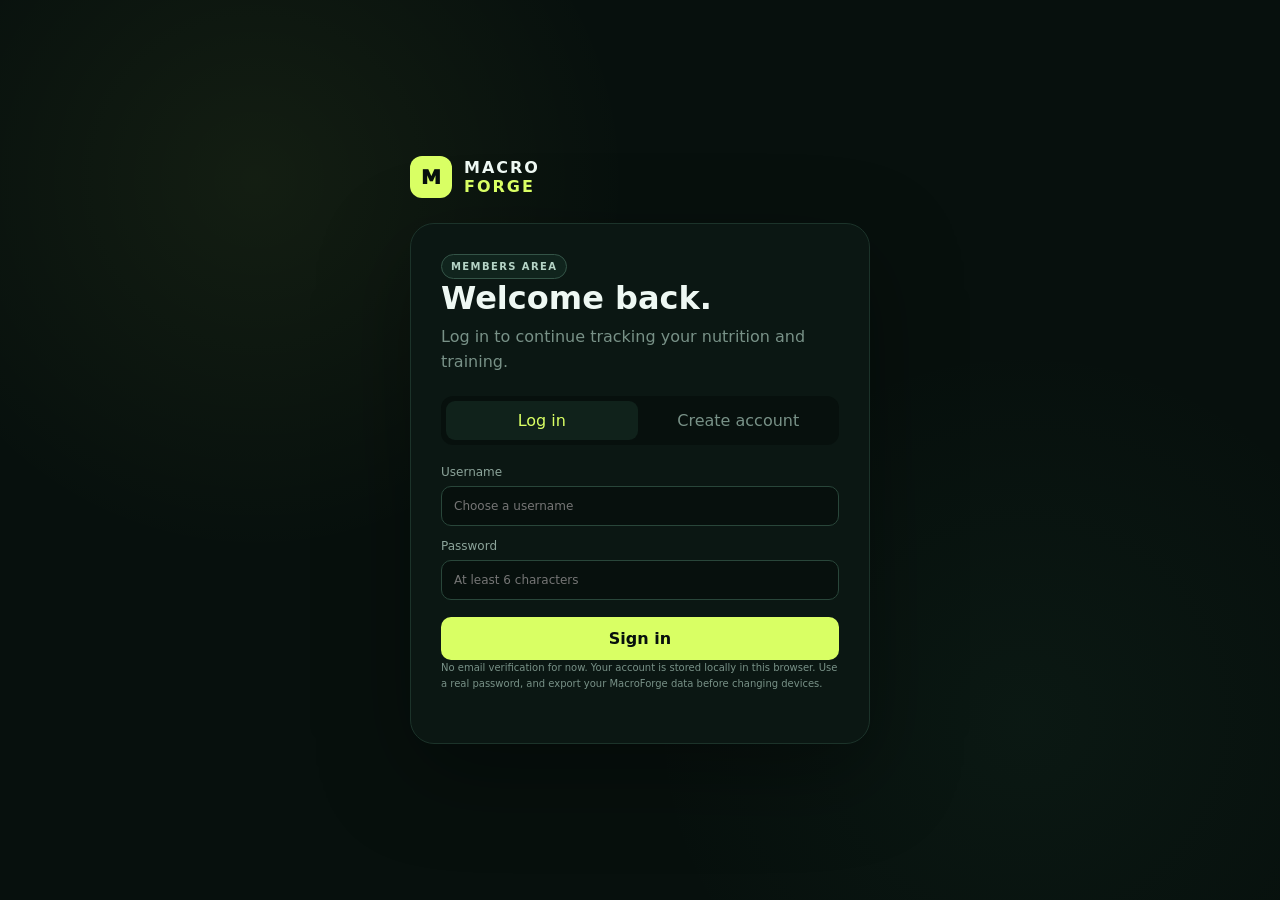
==== commit 47fc1f77: "Add files via upload" ====
--- a/index.html
+++ b/index.html
@@ -1,161 +1,467 @@
-<!doctype html>
+<!DOCTYPE html>
 <html lang="en">
 <head>
-<meta charset="utf-8">
-<meta name="viewport" content="width=device-width,initial-scale=1,viewport-fit=cover">
-<meta name="theme-color" content="#090b0a">
-<title>MACROFORGE — Nutrition OS</title>
-<style>
-:root{--bg:#090b0a;--panel:#111512;--panel2:#171c18;--line:#293129;--text:#f4f6f4;--muted:#9aa59b;--lime:#b7f34a;--red:#ff7070;--r:20px}
-*{box-sizing:border-box}body{margin:0;background:var(--bg);color:var(--text);font-family:Inter,system-ui,-apple-system,Segoe UI,sans-serif}button,input,select{font:inherit}button{cursor:pointer}
-.app{min-height:100vh;display:grid;grid-template-columns:245px 1fr}.side{position:sticky;top:0;height:100vh;border-right:1px solid var(--line);padding:22px 14px;background:#0c0f0d}.logo{font-weight:950;letter-spacing:.1em;font-size:20px;margin:5px 10px 28px}.logo i{color:var(--lime);font-style:normal}.nav{display:grid;gap:6px}.nav button{border:0;background:transparent;color:var(--muted);padding:13px;border-radius:13px;text-align:left;font-weight:800}.nav button:hover,.nav button.active{background:var(--panel2);color:var(--text)}.nav button.active{box-shadow:inset 3px 0 var(--lime)}
-.sideprofile{position:absolute;bottom:20px;left:14px;right:14px;border:1px solid var(--line);background:var(--panel);padding:12px;border-radius:15px}.avatar{width:36px;height:36px;border-radius:50%;background:var(--lime);color:#10150d;display:grid;place-items:center;font-weight:950}
-main{min-width:0}.top{height:70px;position:sticky;top:0;z-index:10;display:flex;align-items:center;justify-content:space-between;padding:0 28px;background:#090b0af0;backdrop-filter:blur(12px);border-bottom:1px solid var(--line)}.content{max-width:1400px;margin:auto;padding:28px}.view{display:none}.view.active{display:block}
-h1{font-size:clamp(32px,4vw,50px);line-height:1;margin:8px 0}.sub,.small{color:var(--muted)}.small{font-size:13px}.eyebrow{font-size:11px;letter-spacing:.16em;text-transform:uppercase;color:var(--muted);font-weight:900}
-.grid{display:grid;gap:17px}.g2{grid-template-columns:repeat(2,minmax(0,1fr))}.g3{grid-template-columns:repeat(3,minmax(0,1fr))}.g4{grid-template-columns:repeat(4,minmax(0,1fr))}
-.card{border:1px solid var(--line);background:linear-gradient(145deg,#141914,#0f120f);border-radius:var(--r);padding:19px}.hero{background:radial-gradient(circle at 90% 0,#b7f34a1a,transparent 45%),#121712}.premium{border-color:#52672d;background:radial-gradient(circle at 90% 0,#b7f34a18,transparent 50%),#12170f}
-.row{display:flex;align-items:center;gap:11px}.between{justify-content:space-between}.wrap{flex-wrap:wrap}.stat{font-size:31px;font-weight:950;margin:6px 0}.btn{border:1px solid var(--line);background:var(--panel2);color:var(--text);border-radius:12px;padding:10px 14px;font-weight:850}.btn:hover{border-color:#596659}.btn.primary{background:var(--lime);color:#0c1009;border-color:var(--lime)}.btn.danger{color:#ffb0b0;background:#351b1b}.btn.ghost{background:transparent}
-.form{display:grid;gap:13px}.two{display:grid;grid-template-columns:1fr 1fr;gap:13px}label{display:grid;gap:6px;color:var(--muted);font-size:13px;font-weight:750}input,select{width:100%;padding:12px;border:1px solid var(--line);border-radius:12px;background:#0a0d0b;color:var(--text);outline:0}input:focus,select:focus{border-color:#71806f}.progress{height:9px;background:#202720;border-radius:99px;overflow:hidden}.progress i{display:block;height:100%;width:0;background:var(--lime);border-radius:99px;transition:.25s}
-.foodgrid{display:grid;grid-template-columns:repeat(4,minmax(0,1fr));gap:15px}.food{padding:0;overflow:hidden}.food img{width:100%;height:155px;display:block;object-fit:cover;background:#222}.foodbody{padding:14px}.food h3{margin:4px 0 7px}.badge{display:inline-flex;border-radius:99px;padding:5px 8px;background:#283221;color:var(--lime);font-size:10px;font-weight:950;text-transform:uppercase;letter-spacing:.08em}
-.list>div{padding:12px 0;border-bottom:1px solid var(--line)}.empty{padding:30px;text-align:center;border:1px dashed var(--line);border-radius:15px;color:var(--muted)}table{width:100%;border-collapse:collapse}th,td{text-align:left;padding:11px;border-bottom:1px solid var(--line);font-size:13px}th{color:var(--muted)}
-.auth{min-height:100vh;display:grid;place-items:center;padding:20px;background:radial-gradient(circle at 50% 0,#b7f34a17,transparent 40%),var(--bg)}.authcard{width:min(470px,100%);padding:30px;border:1px solid var(--line);border-radius:25px;background:#111512;box-shadow:0 25px 80px #0008}.authlogo{font-size:25px;font-weight:950;letter-spacing:.1em;margin-bottom:25px}.authlogo i{color:var(--lime);font-style:normal}
-.modal{position:fixed;inset:0;background:#000a;display:none;place-items:center;padding:16px;z-index:50}.modal.show{display:grid}.modalbox{width:min(560px,100%);max-height:90vh;overflow:auto;background:#111512;border:1px solid var(--line);border-radius:23px;padding:21px}.toast{position:fixed;z-index:100;bottom:22px;left:50%;transform:translate(-50%,20px);opacity:0;background:#f4f6f4;color:#10130f;padding:11px 17px;border-radius:99px;font-weight:850;transition:.2s}.toast.show{opacity:1;transform:translate(-50%,0)}
-@media(max-width:1050px){.foodgrid{grid-template-columns:repeat(3,1fr)}.g4{grid-template-columns:repeat(2,1fr)}}
-@media(max-width:800px){.app{display:block}.side{position:fixed;bottom:0;top:auto;height:69px;width:100%;padding:6px 5px;z-index:30;border-right:0;border-top:1px solid var(--line)}.logo,.sideprofile{display:none}.nav{display:flex;justify-content:space-around}.nav button{font-size:10px;text-align:center;padding:7px 6px}.nav button span{display:block;font-size:17px}.nav button.active{box-shadow:none}.content{padding:20px 14px 85px}.top{height:62px;padding:0 14px}.g2,.g3,.g4,.two{grid-template-columns:1fr}.foodgrid{grid-template-columns:repeat(2,1fr)}.food img{height:130px}}
-@media(max-width:430px){.foodgrid{grid-template-columns:1fr}.food img{height:175px}}
-</style>
+<meta charset="UTF-8" />
+<meta name="viewport" content="width=device-width, initial-scale=1.0, viewport-fit=cover" />
+<meta name="theme-color" content="#07100d" />
+<meta name="description" content="MacroForge — Pakistani-first nutrition, macro, hydration and workout tracking." />
+<title>MacroForge — Pakistani Nutrition & Fitness</title>
+<link rel="stylesheet" href="styles.css" />
 </head>
 <body>
-
-<div id="auth" class="auth"><div class="authcard">
-<div class="authlogo">MACRO<i>FORGE</i></div>
-<div id="loginBox"><div class="eyebrow">Nutrition OS</div><h1>Welcome back.</h1><p class="sub">Sign in securely to continue. Your session can stay signed in on trusted devices.</p><div class="form" style="margin-top:20px"><label>Email<input id="le" type="email" autocomplete="email"></label><label>Password<input id="lp" type="password" autocomplete="current-password"></label><button class="btn primary" onclick="login()">Sign in</button><button class="btn ghost" onclick="authMode('signup')">Create account</button></div></div>
-<div id="signupBox" style="display:none"><div class="eyebrow">New account</div><h1>Create your forge.</h1><div class="form" style="margin-top:20px"><label>Name<input id="sn"></label><label>Email<input id="se" type="email"></label><label>Password<input id="sp" type="password" minlength="8"></label><button class="btn primary" onclick="signup()">Create</button><button class="btn ghost" onclick="authMode('login')">Back</button></div></div>
-<div id="otpBox" style="display:none"><div class="eyebrow">2FA</div><h1>Verify your device.</h1><p class="sub">Enter your six-digit authenticator code.</p><div class="form" style="margin-top:20px"><label>Code<input id="otp" inputmode="numeric" maxlength="6"></label><button class="btn primary" onclick="verifyLoginOtp()">Verify</button><button class="btn ghost" onclick="authMode('login')">Cancel</button></div></div>
-</div></div>
-
-<div id="app" class="app" style="display:none">
-<aside class="side"><div class="logo">MACRO<i>FORGE</i></div><nav class="nav">
-<button class="active" data-v="dash"><span>⌂</span>Home</button><button data-v="food"><span>🍽</span>Food</button><button data-v="train"><span>▣</span>Train</button><button data-v="progress"><span>↗</span>Progress</button><button data-v="coach"><span>✦</span>Coach</button><button data-v="pro"><span>◆</span>Pro</button><button data-v="account"><span>⚙</span>Account</button>
-</nav><div class="sideprofile"><div class="row"><div class="avatar" id="avatar"></div><div><b id="sname"></b><div class="small" id="splan"></div></div></div></div></aside>
-<main><header class="top"><div><b id="greet"></b><div class="small" id="dateText"></div></div><div class="row"><span class="badge" id="plan"></span><button class="btn primary" onclick="quickFood()">+ Food</button></div></header>
-<div class="content">
-
-<section id="dash" class="view active"><div class="row between wrap"><div><div class="eyebrow">Daily command center</div><h1>Forge the day.</h1><p class="sub">Targets, meals, hydration and training in one place.</p></div><button class="btn" onclick="openM('dayM')">Change day</button></div>
-<div class="grid g4" style="margin-top:20px"><div class="card hero"><div class="small">Calories remaining</div><div class="stat" id="remain">0</div><div class="small"><span id="eaten">0</span> / <span id="calgoal">0</span> kcal</div></div>
-<div class="card"><div class="small">Protein</div><div class="stat"><span id="pv">0</span>g</div><div class="progress"><i id="pb"></i></div><div class="small" id="pg"></div></div>
-<div class="card"><div class="small">Carbs</div><div class="stat"><span id="cv">0</span>g</div><div class="progress"><i id="cb"></i></div><div class="small" id="cg"></div></div>
-<div class="card"><div class="small">Fat</div><div class="stat"><span id="fv">0</span>g</div><div class="progress"><i id="fb"></i></div><div class="small" id="fg"></div></div></div>
-<div class="grid g2" style="margin-top:17px"><div class="card"><div class="row between"><div><div class="eyebrow">Hydration</div><h2><span id="water">0</span> / <span id="watergoal">2500</span> ml</h2></div><button class="btn primary" onclick="waterAdd()">+250ml</button></div><div class="progress" style="margin-top:14px"><i id="wb"></i></div></div>
-<div class="card premium"><div class="row between"><div><span class="badge">Smart</span><h2>Forge Score</h2><p class="sub">Consistency score from food, protein, water and training.</p></div><div class="stat" id="score">0</div></div></div></div>
-<div class="grid g2" style="margin-top:17px"><div class="card"><div class="row between"><h2>Today's meals</h2><button class="btn" onclick="quickFood()">Add</button></div><div id="meals" class="list"></div></div><div class="card"><div class="row between"><h2>Next best action</h2><span class="badge">Coach</span></div><p id="next" class="sub"></p><button class="btn primary" onclick="go('food')">Open food forge</button></div></div></section>
-
-<section id="food" class="view"><div class="row between wrap"><div><div class="eyebrow">Real-food database</div><h1>Food forge.</h1><p class="sub">Real-food photography URLs are used; no generated food illustrations.</p></div><button class="btn primary" onclick="openM('customM')">Create food</button></div><div class="card" style="margin-top:18px"><div class="two"><label>Search<input id="search" oninput="foodsRender()" placeholder="Chicken, oats, rice..."></label><label>Filter<select id="filter" onchange="foodsRender()"><option value="all">All</option><option value="protein">Protein</option><option value="carbs">Carb dense</option><option value="quick">Quick</option></select></label></div></div><div id="foods" class="foodgrid" style="margin-top:17px"></div></section>
-
-<section id="train" class="view"><div class="row between wrap"><div><div class="eyebrow">Training</div><h1>Train with intent.</h1><p class="sub">Log actual sessions instead of fake calorie-burn estimates.</p></div><button class="btn primary" onclick="openM('workoutM')">Log workout</button></div><div class="grid g3" style="margin-top:18px"><div class="card"><div class="small">7-day sessions</div><div class="stat" id="sessions">0</div></div><div class="card"><div class="small">7-day volume</div><div class="stat" id="volume">0</div><div class="small">kg</div></div><div class="card"><div class="small">Logging streak</div><div class="stat" id="streak">0</div><div class="small">days</div></div></div><div class="card" style="margin-top:18px"><h2>Recent sessions</h2><div id="workouts" class="list"></div></div></section>
-
-<section id="progress" class="view"><div class="eyebrow">Body composition</div><h1>Progress, not guesses.</h1><p class="sub">Weight trends and adherence.</p><div class="grid g3" style="margin-top:18px"><div class="card"><div class="small">Current</div><div class="stat" id="cw">—</div></div><div class="card"><div class="small">Start</div><div class="stat" id="sw">—</div></div><div class="card"><div class="small">Change</div><div class="stat" id="wc">—</div></div></div><div class="grid g2" style="margin-top:18px"><div class="card"><div class="row between"><h2>Weight history</h2><button class="btn" onclick="openM('weightM')">Log</button></div><div id="weights"></div></div><div class="card"><h2>7-day adherence</h2><div class="stat" id="adh">0%</div><div class="progress"><i id="adhbar"></i></div><p class="small">Days with food logs.</p></div></div></section>
-
-<section id="coach" class="view"><div class="eyebrow">Forge Coach</div><h1>Make the data useful.</h1><p class="sub">Rule-based coaching now; an AI layer can be connected later.</p><div class="grid g2" style="margin-top:18px"><div class="card hero"><span class="badge">Today</span><h2 id="coachTitle"></h2><p id="coachText" class="sub"></p><hr><div id="check"></div></div><div class="card premium"><span class="badge">Pro</span><h2>Adaptive macros</h2><p class="sub">Adjust targets from weight trend, adherence and training load instead of a fixed calculator.</p><button class="btn primary" onclick="go('pro')">See Pro</button></div></div></section>
-
-<section id="pro" class="view"><div class="eyebrow">MACROFORGE PRO</div><h1>More signal. Less noise.</h1><p class="sub">Premium tools for people who take training and nutrition seriously.</p><div class="grid g3" style="margin-top:18px"><div class="card premium"><h2>Adaptive macros</h2><p class="sub">Trend-based target adjustments.</p></div><div class="card premium"><h2>Meal builder</h2><p class="sub">Build meals around remaining macros.</p></div><div class="card premium"><h2>Advanced analytics</h2><p class="sub">Adherence and training correlations.</p></div><div class="card premium"><h2>Unlimited custom foods</h2><p class="sub">Recipes and nutrition labels.</p></div><div class="card premium"><h2>Data export</h2><p class="sub">Portable JSON backups.</p></div><div class="card premium"><h2>Coach modes</h2><p class="sub">Bulk, cut, maintenance and performance.</p></div></div><div class="card" style="margin-top:18px"><div class="row between wrap"><div><h2 id="prostatus">Free plan</h2><p id="protext" class="sub">Payment method required before your 3-day Pro trial can begin.</p></div><button class="btn primary" id="trial" onclick="openCheckout()">Set up Pro</button></div><hr><div class="small">Your payment is not collected inside this HTML page. A production release will send the checkout to a verified payment provider and confirm access through a signed server webhook.</div></div></section>
-
-<section id="account" class="view"><div class="eyebrow">Account & security</div><h1>Your account.</h1><p class="sub">Personal details, password, MFA, privacy and sessions.</p><div class="grid g2" style="margin-top:18px"><div class="card"><h2>Personal details</h2><div class="form"><label>Name<input id="an"></label><label>Email<input id="ae" type="email"></label><label>Goal<select id="agoal"><option>Muscle gain</option><option>Lean bulk</option><option>Cut</option><option>Maintenance</option><option>Performance</option></select></label><div class="two"><label>Height cm<input id="ah" type="number"></label><label>Weight kg<input id="aw" type="number" step=".1"></label></div><button class="btn primary" onclick="saveAccount()">Save</button></div></div><div class="card"><h2>Security</h2><div class="list"><div class="row between"><div><b>Password</b><div class="small">Change credentials.</div></div><button class="btn" onclick="openM('passM')">Change</button></div><div class="row between"><div><b>Authenticator 2FA</b><div class="small" id="mfastatus">Off</div></div><button class="btn" onclick="mfaSetup()">Configure</button></div><div class="row between"><div><b>Data backup</b><div class="small">Download your account data.</div></div><button class="btn" onclick="exportData()">Export</button></div><div class="row between"><div><b>Billing</b><div class="small" id="billingstatus">No payment method set.</div></div><button class="btn" onclick="openCheckout()">Manage</button></div></div><button class="btn danger" style="margin-top:15px" onclick="logout()">Sign out</button></div></div><div class="card" style="margin-top:18px"><h2>Security & billing</h2><div class="grid g3"><div><b>Account security</b><p class="small">Password hashing and authenticator verification are enabled in this frontend build. Production accounts will be moved to managed server authentication.</p></div><div><b>Premium access</b><p class="small">Premium will be granted only from a server-side entitlement after payment verification.</p></div><div><b>Payment safety</b><p class="small">MACROFORGE will never ask for your card PIN, banking password, or one-time banking OTP.</p></div></div></div></section>
-
-</div></main></div>
-
-<div id="quickM" class="modal"><div class="modalbox"><div class="row between"><h2 id="qt">Add food</h2><button class="btn" onclick="closeM()">×</button></div><p id="qd" class="sub"></p><div class="form" style="margin-top:15px"><label>Servings<input id="serv" type="number" min=".1" step=".1" value="1" oninput="preview()"></label><div id="preview" class="card"></div><button class="btn primary" onclick="addFood()">Add to today</button></div></div></div>
-<div id="customM" class="modal"><div class="modalbox"><div class="row between"><h2>Create custom food</h2><button class="btn" onclick="closeM()">×</button></div><div class="two" style="margin-top:15px"><label>Name<input id="fn"></label><label>Serving<input id="fs" value="100 g"></label><label>Calories<input id="fcal" type="number"></label><label>Protein<input id="fp" type="number"></label><label>Carbs<input id="fc" type="number"></label><label>Fat<input id="ff" type="number"></label></div><button class="btn primary" style="margin-top:15px" onclick="customFood()">Save food</button></div></div>
-<div id="workoutM" class="modal"><div class="modalbox"><div class="row between"><h2>Log workout</h2><button class="btn" onclick="closeM()">×</button></div><div class="form" style="margin-top:15px"><label>Session<input id="wn" placeholder="Push, Legs, Football..."></label><label>Minutes<input id="wd" type="number"></label><label>Volume kg<input id="wv" type="number"></label><label>Notes<input id="wno"></label><button class="btn primary" onclick="saveWorkout()">Save</button></div></div></div>
-<div id="weightM" class="modal"><div class="modalbox"><div class="row between"><h2>Log weight</h2><button class="btn" onclick="closeM()">×</button></div><div class="form" style="margin-top:15px"><label>Weight kg<input id="wi" type="number" step=".1"></label><button class="btn primary" onclick="saveWeight()">Save</button></div></div></div>
-<div id="passM" class="modal"><div class="modalbox"><div class="row between"><h2>Change password</h2><button class="btn" onclick="closeM()">×</button></div><div class="form" style="margin-top:15px"><label>Current password<input id="oldp" type="password"></label><label>New password<input id="newp" type="password"></label><button class="btn primary" onclick="changePassword()">Update</button></div></div></div>
-<div id="mfaM" class="modal"><div class="modalbox"><div class="row between"><h2>Authenticator 2FA</h2><button class="btn" onclick="closeM()">×</button></div><p class="sub">Use an authenticator app to protect this account with time-based one-time passwords.</p><div id="mfabox" class="card"></div><div class="form" style="margin-top:15px"><label>6-digit code<input id="mfacode" inputmode="numeric" maxlength="6"></label><button class="btn primary" onclick="mfaToggle()">Confirm</button></div></div></div>
-<div id="dayM" class="modal"><div class="modalbox"><div class="row between"><h2>Logging date</h2><button class="btn" onclick="closeM()">×</button></div><div class="form" style="margin-top:15px"><label>Date<input id="day" type="date"></label><button class="btn primary" onclick="setDay()">View day</button></div></div></div>
-<div id="checkoutM" class="modal"><div class="modalbox"><div class="row between"><h2>Set up MACROFORGE Pro</h2><button class="btn" onclick="closeM()">×</button></div><p class="sub">A payment method is required before the 3-day Pro trial can be activated.</p><div class="card" style="margin-top:14px"><b>SadaPay transfer</b><p class="small" style="margin-top:7px">Send the required amount to the MACROFORGE payment wallet shown below, then enter the transaction reference.</p><div style="font-size:1.1rem;font-weight:800;margin-top:10px;letter-spacing:.5px">03189862394</div></div><div class="form" style="margin-top:15px"><label>Transaction reference<input id="paymentRef" placeholder="Enter your transfer/reference number" autocomplete="off"></label><label>Payment method<select id="paymentMethod"><option value="sadapay">SadaPay</option></select></label><button class="btn primary" onclick="submitPayment()">Submit for verification</button></div><p class="small" style="margin-top:12px">For the production release, this submission will be replaced by a verified checkout and server-side payment confirmation. Do not enter banking PINs or OTPs here.</p></div></div><div id="toast" class="toast"></div>
-
-<script>
-const KEY="macroforge_app_v5";let S=JSON.parse(localStorage.getItem(KEY)||"null"),selected=null,pending="";
-const imgs={
-chicken:"https://images.unsplash.com/photo-1532550907401-a500c9a57435?auto=format&fit=crop&w=900&q=85",
-rice:"https://images.unsplash.com/photo-1536304993881-ff6e9eefa2a6?auto=format&fit=crop&w=900&q=85",
-oats:"https://images.unsplash.com/photo-1517673400267-0251440c45dc?auto=format&fit=crop&w=900&q=85",
-eggs:"https://images.unsplash.com/photo-1506976785307-8732e854ad03?auto=format&fit=crop&w=900&q=85",
-banana:"https://images.unsplash.com/photo-1571771894821-ce9b6c11b08e?auto=format&fit=crop&w=900&q=85",
-beef:"https://images.unsplash.com/photo-1546964124-0cce460f38ef?auto=format&fit=crop&w=900&q=85",
-yogurt:"https://images.unsplash.com/photo-1488477181946-6428a0291777?auto=format&fit=crop&w=900&q=85",
-salmon:"https://images.unsplash.com/photo-1467003909585-2f8a72700288?auto=format&fit=crop&w=900&q=85"};
-const foods0=[
-[1,"Chicken breast","100 g",165,31,0,3.6,"protein","chicken"],[2,"Cooked white rice","100 g",130,2.7,28,.3,"carbs","rice"],
-[3,"Oats","100 g",389,16.9,66.3,6.9,"carbs","oats"],[4,"Whole eggs","2 large",144,12.6,.7,9.5,"protein","eggs"],
-[5,"Banana","1 medium",105,1.3,27,.4,"quick","banana"],[6,"Lean beef","100 g",217,26,0,12,"protein","beef"],
-[7,"Greek yogurt","170 g",100,17,6,0,"protein","yogurt"],[8,"Salmon","100 g",208,20,0,13,"protein","salmon"]];
-function fresh(){return{session:null,users:{},day:new Date().toISOString().slice(0,10),foods:foods0.map(x=>({id:x[0],name:x[1],serving:x[2],cal:x[3],p:x[4],c:x[5],f:x[6],cat:x[7],img:imgs[x[8]]})),days:{},workouts:[],weights:[]}}
-if(!S)S=fresh();const $=x=>document.getElementById(x),save=()=>localStorage.setItem(KEY,JSON.stringify(S)),user=()=>S.users[S.session];
-function ensure(d){if(!S.days[d])S.days[d]={meals:[],water:0};return S.days[d]}function esc(x){return String(x).replace(/[&<>"']/g,m=>({"&":"&amp;","<":"&lt;",">":"&gt;",'"':"&quot;","'":"&#39;"}[m]))}
-function toast(x){let t=$("toast");t.textContent=x;t.classList.add("show");clearTimeout(window.tt);window.tt=setTimeout(()=>t.classList.remove("show"),2200)}
-function authMode(x){["loginBox","signupBox","otpBox"].forEach(i=>$(i).style.display="none");$({login:"loginBox",signup:"signupBox",otp:"otpBox"}[x]).style.display="block"}
-async function hash(p,s){let k=await crypto.subtle.importKey("raw",new TextEncoder().encode(p),"PBKDF2",false,["deriveBits"]);let b=await crypto.subtle.deriveBits({name:"PBKDF2",salt:new TextEncoder().encode(s),iterations:120000,hash:"SHA-256"},k,256);return [...new Uint8Array(b)].map(x=>x.toString(16).padStart(2,"0")).join("")}
-async function signup(){let n=$("sn").value.trim(),e=$("se").value.trim().toLowerCase(),p=$("sp").value;if(!n||!e||p.length<8)return toast("Use a name, email and 8+ character password.");if(S.users[e])return toast("Account already exists.");let salt=crypto.getRandomValues(new Uint8Array(16)).join("-");S.users[e]={email:e,name:n,salt,pass:await hash(p,salt),targets:{cal:2800,p:130,c:350,f:80,w:2500},goal:"Muscle gain",height:170,weight:60,mfa:false,secret:null,plan:"free",trial:null,billing:null};S.session=e;save();start()}
-async function login(){let e=$("le").value.trim().toLowerCase(),p=$("lp").value,u=S.users[e];if(!u)return toast("No account found. Create an account first.");if(await hash(p,u.salt)!==u.pass)return toast("Incorrect password.");pending=e;if(u.mfa){authMode("otp")}else{S.session=e;save();start()}}
-function start(){$("auth").style.display="none";$("app").style.display="grid";document.querySelectorAll(".nav button").forEach(b=>b.onclick=()=>go(b.dataset.v));render()}
-function go(v){document.querySelectorAll(".view").forEach(x=>x.classList.remove("active"));$(v).classList.add("active");document.querySelectorAll(".nav button").forEach(x=>x.classList.toggle("active",x.dataset.v===v));render()}
-function plan(u){return u.plan==="pro"?"Pro":"Free"}
-function totals(d){return d.meals.reduce((a,m)=>({cal:a.cal+m.cal,p:a.p+m.p,c:a.c+m.c,f:a.f+m.f}),{cal:0,p:0,c:0,f:0})}
-function bar(v,g){return Math.min(100,Math.round(v/(g||1)*100))}
-function render(){
-let u=user();if(!u)return;let d=ensure(S.day),t=totals(d),g=u.targets;
-$("greet").textContent="Hey, "+u.name;$("dateText").textContent=new Date(S.day+"T12:00").toLocaleDateString(undefined,{weekday:"long",month:"short",day:"numeric"});
-$("avatar").textContent=u.name[0].toUpperCase();$("sname").textContent=u.name;$("splan").textContent=plan(u);$("plan").textContent=plan(u).toUpperCase();
-$("remain").textContent=Math.max(0,Math.round(g.cal-t.cal));$("eaten").textContent=Math.round(t.cal);$("calgoal").textContent=g.cal;
-[["p",t.p,g.p],["c",t.c,g.c],["f",t.f,g.f]].forEach(a=>{$(a[0]+"v").textContent=Math.round(a[1]);$(a[0]+"b").style.width=bar(a[1],a[2])+"%";$(a[0]+"g").textContent=a[2]+"g target"});
-$("water").textContent=d.water;$("watergoal").textContent=g.w;$("wb").style.width=bar(d.water,g.w)+"%";
-let score=Math.round(bar(t.p,g.p)*.45+bar(t.cal,g.cal)*.3+bar(d.water,g.w)*.15+(S.workouts.some(x=>x.date===S.day)?10:0));$("score").textContent=score;
-$("meals").innerHTML=d.meals.length?d.meals.slice().reverse().map(m=>`<div><b>${esc(m.name)}</b><div class="small">${Math.round(m.cal)} kcal · P ${Math.round(m.p)}g · C ${Math.round(m.c)}g · F ${Math.round(m.f)}g</div></div>`).join(""):`<div class="empty">No meals logged.</div>`;
-$("next").textContent=t.p<g.p?`Protein is the priority: about ${Math.round(g.p-t.p)}g remains.`:t.cal<g.cal*.8?"You still have plenty of calories. Build a balanced meal.":"Targets are close. Focus on hydration and consistency.";
-foodsRender();trainingRender();progressRender();coachRender();proRender();accountRender()}
-function foodsRender(){let q=($("search")?.value||"").toLowerCase(),f=$("filter")?.value||"all";let a=S.foods.filter(x=>(!q||x.name.toLowerCase().includes(q))&&(f==="all"||f==="quick"&&x.cat==="quick"||f==="protein"&&x.p>=15||f==="carbs"&&x.c>=20));$("foods").innerHTML=a.map(x=>`<article class="card food"><img loading="lazy" src="${x.img}" alt="${esc(x.name)}"><div class="foodbody"><div class="small">${esc(x.serving)}</div><h3>${esc(x.name)}</h3><div class="small">${x.cal} kcal · P ${x.p} · C ${x.c} · F ${x.f}</div><button class="btn primary" style="width:100%;margin-top:11px" onclick="quickFood(${x.id})">+ Add</button></div></article>`).join("")||`<div class="empty">No matches.</div>`}
-function quickFood(id){selected=S.foods.find(x=>x.id===id)||null;$("qt").textContent=selected?selected.name:"Add food";$("qd").textContent=selected?selected.serving+" · "+selected.cal+" kcal":"Select a food from Food Forge.";$("serv").value=1;preview();openM("quickM")}
-function preview(){if(!selected)return;$("preview").textContent=Math.round(selected.cal*+$("serv").value)+" kcal · P "+Math.round(selected.p*+$("serv").value)+"g · C "+Math.round(selected.c*+$("serv").value)+"g · F "+Math.round(selected.f*+$("serv").value)+"g"}
-function addFood(){if(!selected)return;let n=+$("serv").value;if(n<=0)return toast("Invalid serving.");let d=ensure(S.day);d.meals.push({name:selected.name,cal:selected.cal*n,p:selected.p*n,c:selected.c*n,f:selected.f*n,time:Date.now()});save();closeM();render();toast("Food logged.")}
-function customFood(){let name=$("fn").value.trim(),a=[$("fcal"),$("fp"),$("fc"),$("ff")].map(x=>+x.value);if(!name||a.some(x=>!isFinite(x)||x<0))return toast("Complete the food data.");S.foods.push({id:Date.now(),name,serving:$("fs").value||"1 serving",cal:a[0],p:a[1],c:a[2],f:a[3],cat:a[1]>=15?"protein":"quick",img:imgs.oats});save();closeM();render();toast("Custom food saved.")}
-function waterAdd(){ensure(S.day).water+=250;save();render();toast("250ml added.")}
-function saveWorkout(){let n=$("wn").value.trim()||"Training",d=+$("wd").value,v=+$("wv").value||0;if(d<=0)return toast("Enter duration.");S.workouts.push({date:S.day,name:n,duration:d,volume:v,notes:$("wno").value});save();closeM();render();toast("Workout logged.")}
-function trainingRender(){let d=new Date();d.setDate(d.getDate()-6);let s=S.workouts.filter(x=>x.date>=d.toISOString().slice(0,10));$("sessions").textContent=s.length;$("volume").textContent=Math.round(s.reduce((a,x)=>a+x.volume,0));let st=0,q=new Date();for(let i=0;i<60;i++){let z=q.toISOString().slice(0,10),ok=ensure(z).meals.length||ensure(z).water||S.workouts.some(x=>x.date===z);if(!ok&&i)break;if(ok)st++;q.setDate(q.getDate()-1)}$("streak").textContent=st;$("workouts").innerHTML=S.workouts.slice().reverse().slice(0,12).map(x=>`<div><b>${esc(x.name)}</b><div class="small">${x.date} · ${x.duration} min · ${x.volume} kg volume</div></div>`).join("")||`<div class="empty">No sessions yet.</div>`}
-function saveWeight(){let w=+$("wi").value;if(w<20||w>300)return toast("Enter a valid weight.");S.weights.push({date:S.day,w});user().weight=w;save();closeM();render();toast("Weight saved.")}
-function progressRender(){let a=S.weights.slice().sort((x,y)=>x.date.localeCompare(y.date)),f=a[0],l=a.at(-1);$("cw").textContent=l?l.w+" kg":"—";$("sw").textContent=f?f.w+" kg":"—";$("wc").textContent=f&&l?(l.w-f.w).toFixed(1)+" kg":"—";$("weights").innerHTML=a.length?`<table><tr><th>Date</th><th>Weight</th></tr>${a.slice().reverse().slice(0,15).map(x=>`<tr><td>${x.date}</td><td>${x.w} kg</td></tr>`).join("")}</table>`:`<div class="empty">Log your first weigh-in.</div>`;let n=0;for(let i=0;i<7;i++){let d=new Date();d.setDate(d.getDate()-i);if(ensure(d.toISOString().slice(0,10)).meals.length)n++}$("adh").textContent=Math.round(n/7*100)+"%";$("adhbar").style.width=n/7*100+"%"}
-function coachRender(){let u=user(),t=totals(ensure(S.day));let rem=u.targets.p-t.p;$("coachTitle").textContent=rem>0?"Protein is today's bottleneck.":"Your log is on track.";$("coachText").textContent=rem>0?`About ${Math.round(rem)}g protein remains.`:"Keep the routine boring and repeatable.";$("check").innerHTML=["Log meals honestly","Hit protein consistently","Hydrate steadily","Review weekly weight trend"].map(x=>`<div style="padding:9px 0;border-bottom:1px solid var(--line)">✓ ${x}</div>`).join("")}
-function openCheckout(){openM("checkoutM")}
-function submitPayment(){
-  const ref=$("paymentRef").value.trim();
-  if(!ref)return toast("Enter your payment transaction reference.");
-  let u=user();
-  u.billing={status:"pending",method:$("paymentMethod").value,reference:ref,submittedAt:new Date().toISOString()};
-  save();closeM();render();toast("Payment submitted for verification.");
-}
-function proRender(){
-  let u=user(),on=u.plan==="pro";
-  $("prostatus").textContent=on?"Pro access active":u.billing&&u.billing.status==="pending"?"Payment pending":"Free plan";
-  $("protext").textContent=on?"Premium interface enabled.":u.billing&&u.billing.status==="pending"?"Your payment is waiting for server verification. The 3-day trial will begin only after verification.":"Payment method required before the 3-day trial can begin.";
-  $("trial").textContent=on?"Pro active":u.billing&&u.billing.status==="pending"?"Payment pending":"Set up Pro";
-  $("trial").disabled=on;
-}
-function accountRender(){let u=user();$("an").value=u.name;$("ae").value=u.email;$("agoal").value=u.goal;$("ah").value=u.height;$("aw").value=u.weight;$("mfastatus").textContent=u.mfa?"Enabled":"Off";$("billingstatus").textContent=u.plan==="pro"?"Pro subscription active":u.billing&&u.billing.status==="pending"?"Payment pending verification":"No payment method set."}
-function saveAccount(){let u=user();u.name=$("an").value.trim()||u.name;u.email=$("ae").value.trim().toLowerCase()||u.email;u.goal=$("agoal").value;u.height=+$("ah").value||u.height;u.weight=+$("aw").value||u.weight;save();render();toast("Account updated.")}
-async function changePassword(){let u=user(),old=$("oldp").value,nw=$("newp").value;if(nw.length<8)return toast("Use at least 8 characters.");if(u.pass&&await hash(old,u.salt)!==u.pass)return toast("Current password is wrong.");u.salt=crypto.getRandomValues(new Uint8Array(16)).join("-");u.pass=await hash(nw,u.salt);save();closeM();toast("Password updated.")}
-function exportData(){let copy=JSON.parse(JSON.stringify(S));Object.values(copy.users).forEach(u=>{delete u.pass;delete u.salt;delete u.secret});let a=document.createElement("a");a.href=URL.createObjectURL(new Blob([JSON.stringify(copy,null,2)],{type:"application/json"}));a.download="macroforge-backup.json";a.click()}
-function logout(){S.session=null;save();location.reload()}
-function openM(id){$(id).classList.add("show")}function closeM(){document.querySelectorAll(".modal").forEach(x=>x.classList.remove("show"))}
-function setDay(){if(!$("day").value)return toast("Choose a date.");S.day=$("day").value;ensure(S.day);save();closeM();render()}
-function mfaSetup(){let u=user();if(!u.secret)u.secret=base32(crypto.getRandomValues(new Uint8Array(20)));save();$("mfabox").innerHTML=u.mfa?`<b>2FA enabled.</b><br>Enter a current code to disable it.`:`<b>Authenticator secret</b><br><code>${u.secret}</code><br><span class="small">Add this secret to any TOTP authenticator for testing. Production will use provider-managed MFA.</span>`;openM("mfaM")}
-function base32(b){let a="ABCDEFGHIJKLMNOPQRSTUVWXYZ234567",bits="",o="";for(let x of b)bits+=x.toString(2).padStart(8,"0");while(bits.length>=5){o+=a[parseInt(bits.slice(0,5),2)];bits=bits.slice(5)}if(bits.length)o+=a[parseInt((bits+"00000").slice(0,5),2)];return o}
-function b32(s){let a="ABCDEFGHIJKLMNOPQRSTUVWXYZ234567",bits="",o=[];for(let c of s){let v=a.indexOf(c.toUpperCase());if(v<0)continue;bits+=v.toString(2).padStart(5,"0");while(bits.length>=8){o.push(parseInt(bits.slice(0,8),2));bits=bits.slice(8)}}return new Uint8Array(o)}
-async function totp(secret,count=Math.floor(Date.now()/30000)){let key=await crypto.subtle.importKey("raw",b32(secret),{name:"HMAC",hash:"SHA-1"},false,["sign"]),buf=new ArrayBuffer(8),dv=new DataView(buf);dv.setUint32(0,Math.floor(count/4294967296));dv.setUint32(4,count>>>0);let h=new Uint8Array(await crypto.subtle.sign("HMAC",key,buf)),o=h[h.length-1]&15,n=((h[o]&127)<<24)|((h[o+1]&255)<<16)|((h[o+2]&255)<<8)|(h[o+3]&255);return String(n%1000000).padStart(6,"0")}
-async function checkTotp(s,c){let n=Math.floor(Date.now()/30000);return c===await totp(s,n)||c===await totp(s,n-1)||c===await totp(s,n+1)}
-async function mfaToggle(){let u=user(),c=$("mfacode").value.trim();if(!await checkTotp(u.secret,c))return toast("Invalid authenticator code.");u.mfa=!u.mfa;save();closeM();render();toast(u.mfa?"2FA enabled":"2FA disabled")}
-async function verifyLoginOtp(){if(!pending)return;let c=$("otp").value.trim();if(!await checkTotp(S.users[pending].secret,c))return toast("Invalid 2FA code.");S.session=pending;pending="";save();start()}
-document.querySelectorAll(".modal").forEach(x=>x.addEventListener("click",e=>{if(e.target===x)closeM()}));
-$("day").value=new Date().toISOString().slice(0,10);
-if(S.session&&S.users[S.session])start();else{authMode("login");$("auth").style.display="grid"}
-</script>
+<div class="app-shell">
+<aside class="sidebar">
+<div class="brand">
+<span class="brand-mark">M</span>
+<div>
+<b>MACRO</b>
+<strong>FORGE</strong>
+</div>
+</div>
+<nav>
+<button class="nav-item active" data-page="dashboard">⌂ <span>Dashboard</span>
+</button>
+<button class="nav-item" data-page="food">◉ <span>Food Log</span>
+</button>
+<button class="nav-item" data-page="hydration">◌ <span>Hydration</span>
+</button>
+<button class="nav-item" data-page="workouts">◆ <span>Workouts</span>
+</button>
+<button class="nav-item" data-page="progress">↗ <span>Progress</span>
+</button>
+<button class="nav-item" data-page="insights">◎ <span>Insights</span>
+</button>
+<button class="nav-item" data-page="settings">⚙ <span>Settings</span>
+</button>
+</nav>
+<div class="sidebar-tip">
+<small>PAKISTAN-FIRST</small>
+<p>Desi foods + global food search in one tracker.</p>
+</div>
+</aside>
+<main class="main">
+<header class="topbar">
+<button class="mobile-menu" id="mobileMenu">☰</button>
+<div>
+<div class="eyebrow" id="dateLabel">
+</div>
+<h1 id="pageTitle">Dashboard</h1>
+</div>
+<div class="topbar-actions"><button class="account-btn" id="accountButton">Account</button><button class="profile-btn" id="profileBtn">Set goals</button><button class="profile-btn" id="topSignOutButton" type="button">Sign out</button></div>
+</header>
+<section class="page active" id="dashboard">
+<div class="hero">
+<div>
+<span class="pill">TODAY'S FORGE</span>
+<h2>Build the day.<br>
+<em>Track the details.</em>
+</h2>
+<p>Calories, macros, water and training — built around Pakistani food and real gym routines.</p>
+</div>
+<div class="hero-ring">
+<span id="heroCalories">0</span>
+<small>/ <span id="heroCalGoal">2500</span> kcal</small>
+</div>
+</div>
+<div class="stats-grid">
+<article class="stat-card">
+<span>Calories</span>
+<b id="dashCalories">0</b>
+<small>kcal eaten</small>
+<div class="progress">
+<i id="calBar">
+</i>
+</div>
+</article>
+<article class="stat-card">
+<span>Protein</span>
+<b id="dashProtein">0g</b>
+<small>daily target</small>
+<div class="progress">
+<i id="proteinBar">
+</i>
+</div>
+</article>
+<article class="stat-card">
+<span>Carbs</span>
+<b id="dashCarbs">0g</b>
+<small>daily target</small>
+<div class="progress">
+<i id="carbBar">
+</i>
+</div>
+</article>
+<article class="stat-card">
+<span>Fat</span>
+<b id="dashFat">0g</b>
+<small>daily target</small>
+<div class="progress">
+<i id="fatBar">
+</i>
+</div>
+</article>
+</div>
+<div class="two-col">
+<section class="panel">
+<div class="panel-head">
+<h3>Today's food</h3>
+<button class="text-btn" data-page-link="food">+ Add food</button>
+</div>
+<div id="todayFood" class="food-list empty">Nothing logged yet. Forge your first meal.</div>
+</section>
+<section class="panel">
+<div class="panel-head">
+<h3>Hydration</h3>
+<button class="text-btn" data-page-link="hydration">Open</button>
+</div>
+<div class="water-widget">
+<div class="water-number">
+<b id="dashWater">0</b>
+<span> / <span id="waterGoal">2500</span> ml</span>
+</div>
+<div class="water-track">
+<i id="waterBar">
+</i>
+</div>
+<button class="primary small" id="quickWater">+ 250 ml</button>
+</div>
+</section>
+</div>
+</section>
+<section class="page" id="food">
+<div class="section-intro">
+<div>
+<span class="pill">FOOD DATABASE</span>
+<h2>What did you eat?</h2>
+<p>Search Pakistani dishes or practically any packaged/global food.</p>
+</div>
+<button class="primary" id="customFoodBtn">+ Custom food</button>
+</div>
+<div class="search-wrap">
+<span>⌕</span>
+<input id="foodSearch" placeholder="Search biryani, Oreo, milk, chicken, cereal..." autocomplete="off" />
+<button id="searchFoodBtn">Search</button>
+</div>
+<div class="filter-row">
+<button class="filter active" data-filter="all">All</button>
+<button class="filter" data-filter="Pakistani">Pakistani</button>
+<button class="filter" data-filter="Breakfast">Breakfast</button>
+<button class="filter" data-filter="BBQ">BBQ</button>
+<button class="filter" data-filter="Snacks">Snacks</button>
+<button class="filter" data-filter="Desserts">Desserts</button>
+<button class="filter" data-filter="Drinks">Drinks</button>
+</div>
+<div id="foodResults" class="food-grid">
+</div>
+<section class="panel food-log-panel" id="todayFoodLogPanel">
+  <div class="panel-head"><h3>Today's logged foods</h3><span class="muted" id="todayFoodLogTotals">0 kcal</span></div>
+  <div id="foodLogEntries" class="history-list"></div>
+</section>
+<div class="api-note">Global packaged-food search uses Open Food Facts when online. Nutrition for homemade Pakistani dishes is an estimate because recipes and oil portions vary.</div>
+</section>
+<section class="page" id="hydration">
+<div class="section-intro">
+<div>
+<span class="pill">HYDRATION</span>
+<h2>Hydration station</h2>
+<p>Track water in millilitres, bottles or custom amounts.</p>
+</div>
+</div>
+<div class="hydration-card">
+<div class="big-water">
+<b id="hydrationTotal">0</b>
+<span>ml</span>
+</div>
+<div class="water-track large">
+<i id="hydrationBar">
+</i>
+</div>
+<p>
+<span id="hydrationPercent">0%</span> of your <span id="hydrationGoalText">2500 ml</span> goal</p>
+<div class="water-actions">
+<button class="water-btn" data-water="250">+250 ml</button>
+<button class="water-btn" data-water="500">+500 ml</button>
+<button class="water-btn" data-water="750">+750 ml</button>
+<button class="water-btn" id="customWater">Custom</button>
+</div>
+</div>
+<section class="panel">
+<div class="panel-head">
+<h3>Hydration history</h3>
+<button class="text-btn" id="resetWater">Reset today</button>
+</div>
+<div id="waterHistory" class="history-list">
+</div>
+</section>
+</section>
+<section class="page" id="workouts">
+<div class="section-intro">
+<div>
+<span class="pill">TRAINING</span>
+<h2>Workout forge</h2>
+<p>Build routines, track sets and keep your training history.</p>
+</div>
+<button class="primary" id="newWorkout">+ New workout</button>
+</div>
+<div id="workoutTemplates" class="workout-grid">
+</div>
+<section class="panel">
+<div class="panel-head">
+<h3>Today's training</h3>
+<span id="workoutStatus" class="status">Not started</span>
+</div>
+<div id="activeWorkout">
+</div>
+</section>
+</section>
+<section class="page" id="progress">
+<div class="section-intro">
+<div>
+<span class="pill">PROGRESS</span>
+<h2>Measure the forge</h2>
+<p>Keep your bodyweight and performance history in one place.</p>
+</div>
+<button class="primary" id="logWeight">+ Log weight</button>
+</div>
+<div class="stats-grid">
+<article class="stat-card">
+<span>Current weight</span>
+<b id="currentWeight">—</b>
+<small>kg</small>
+</article>
+<article class="stat-card">
+<span>Starting weight</span>
+<b id="startWeight">—</b>
+<small>kg</small>
+</article>
+<article class="stat-card">
+<span>Change</span>
+<b id="weightChange">—</b>
+<small>kg</small>
+</article>
+<article class="stat-card">
+<span>Entries</span>
+<b id="weightEntries">0</b>
+<small>logged</small>
+</article>
+</div>
+<section class="panel">
+<div class="panel-head">
+<h3>Weight history</h3>
+</div>
+<div id="weightHistory" class="history-list">
+</div>
+</section>
+</section>
+<section class="page" id="insights">
+<div class="section-intro">
+<div>
+<span class="pill">SMART INSIGHTS</span>
+<h2>Your numbers, explained.</h2>
+<p>MacroForge turns your logs into simple daily feedback.</p>
+</div>
+</div>
+<div class="insight-grid">
+<article class="insight-card">
+<span>Calorie balance</span>
+<b id="insightCalories">—</b>
+<p id="insightCaloriesText">Log food to generate an insight.</p>
+</article>
+<article class="insight-card">
+<span>Protein target</span>
+<b id="insightProtein">—</b>
+<p id="insightProteinText">Log food to generate an insight.</p>
+</article>
+<article class="insight-card">
+<span>Hydration</span>
+<b id="insightWater">—</b>
+<p id="insightWaterText">Log water to generate an insight.</p>
+</article>
+<article class="insight-card">
+<span>Training</span>
+<b id="insightTraining">—</b>
+<p id="insightTrainingText">Start a workout to build your training history.</p>
+</article>
+</div>
+<section class="panel">
+<div class="panel-head">
+<h3>Seven-day activity</h3>
+<span class="muted">Stored locally</span>
+</div>
+<div id="weeklyBars" class="weekly-bars">
+</div>
+</section>
+</section>
+<section class="page" id="settings">
+<div class="section-intro">
+<div>
+<span class="pill">SETTINGS</span>
+<h2>Make MacroForge yours.</h2>
+<p>Profile, units, data and app preferences.</p>
+</div>
+</div>
+<div class="settings-grid">
+<section class="panel">
+<h3>Profile</h3>
+<div class="form-grid">
+<label>Name<input id="profileName" placeholder="Your name">
+</label>
+<label>Age<input id="profileAge" type="number" min="10" max="100">
+</label>
+<label>Height (cm)<input id="profileHeight" type="number">
+</label>
+<label>Weight (kg)<input id="profileWeight" type="number" step="0.1" min="1">
+</label>
+<label>Activity level<select id="profileActivity"><option value="sedentary">Sedentary</option><option value="light">Lightly active</option><option value="moderate">Moderately active</option><option value="high">Very active</option></select></label>
+<label>Unit system<select id="unitSystem"><option value="metric">Metric (kg, cm, ml)</option><option value="imperial">Imperial (lb, ft/in, fl oz)</option></select></label>
+</div>
+<button class="primary full" id="saveProfile">Save profile</button>
+</section>
+<section class="panel settings-account-panel">
+<h3>Account & preferences</h3>
+<p class="muted">Your MacroForge account is stored locally in this browser. These settings affect this device only.</p>
+<div class="account-status-card">
+  <div><span class="muted">Signed in as</span><strong id="settingsUsername">Local account</strong></div>
+  <span class="pill" id="settingsSessionStatus">ACTIVE</span>
+</div>
+<div class="settings-actions">
+  <button class="secondary-btn" id="settingsAccount">Account details</button>
+  <button class="secondary-btn" id="settingsGoals">Daily goals</button>
+</div>
+<div id="settingsAccountDetails" class="settings-inline" hidden>
+  <label>Username<input id="settingsUsernameInput" readonly></label>
+  <p class="muted">This local account is stored only in this browser. No email verification is used.</p>
+</div>
+</section>
+<section class="panel">
+<h3>Data & account</h3>
+<p class="muted">Back up your nutrition, hydration, workouts and profile. Sign out only ends the current local session.</p>
+<div class="settings-actions">
+<button class="secondary-btn" id="exportData">Export JSON</button>
+<button class="secondary-btn" id="importDataBtn">Import JSON</button>
+<button class="secondary-btn" id="signOutButton">Sign out</button>
+<button class="danger-btn" id="clearData">Clear all local data</button>
+<input id="importData" type="file" accept=".json" hidden>
+</div>
+</section>
+</div>
+</section>
+</main>
+</div>
+<div class="modal" id="foodModal">
+<div class="modal-card">
+<button class="close" data-close>×</button>
+<span class="pill">LOG FOOD</span>
+<h2 id="modalFoodName">Food</h2>
+<div id="modalNutrition">
+</div>
+<div class="serving-row">
+<label>Amount <input id="servingAmount" type="number" min="0.1" step="0.1" value="100">
+</label>
+<select id="servingUnit">
+<option value="g">grams</option>
+<option value="ml">ml</option>
+<option value="plate">plate</option>
+<option value="piece">piece</option>
+<option value="serving">serving</option><option value="bowl">bowl</option><option value="cup">cup</option><option value="wrap">wrap</option>
+</select>
+</div>
+<p class="serving-conversion-note" id="servingConversionNote">Enter an amount — nutrition updates instantly.</p><p class="muted" id="foodSourceNote" style="font-size:11px;margin-top:8px"></p>
+<button class="primary full" id="confirmFood">Log food</button>
+</div>
+</div>
+<div class="modal" id="profileModal">
+<div class="modal-card">
+<button class="close" data-close>×</button>
+<span class="pill">YOUR TARGETS</span>
+<h2>Set daily goals</h2>
+<div class="form-grid">
+<label>Calories<input id="goalCal" type="number">
+</label>
+<label>Protein (g)<input id="goalProtein" type="number">
+</label>
+<label>Carbs (g)<input id="goalCarbs" type="number">
+</label>
+<label>Fat (g)<input id="goalFat" type="number">
+</label>
+<label>Water (ml)<input id="goalWater" type="number">
+</label>
+</div>
+<button class="primary full" id="saveGoals">Save goals</button>
+</div>
+</div>
+<div class="modal" id="customModal">
+<div class="modal-card">
+<button class="close" data-close>×</button>
+<span class="pill">CUSTOM FOOD</span>
+<h2>Create food</h2>
+<p class="muted">Enter the nutrition basis, then define the normal serving users will log.</p>
+<div class="custom-lookup-box">
+  <span class="pill">GLOBAL LOOKUP</span>
+  <p class="muted">Don't know the serving size or nutrition? Search the global database and MacroForge will fill the custom-food fields for you.</p>
+  <div class="search-row">
+    <input id="customGlobalSearch" placeholder="Search Oreo, croissant, cereal, protein bar…" autocomplete="off">
+    <button class="secondary-btn" id="customGlobalSearchBtn" type="button">Search</button>
+  </div>
+  <div id="customGlobalResults" class="custom-global-results"></div>
+</div>
+<div class="form-grid">
+<label>Name<input id="customName">
+</label>
+<label>Nutrition basis<select id="customBasis">
+<option value="g">per 100 g</option>
+<option value="ml">per 100 ml</option>
+</select>
+</label>
+<label>Serving unit<select id="customUnit">
+<option value="g">grams (g)</option>
+<option value="ml">millilitres (ml)</option>
+<option value="piece">piece</option>
+<option value="slice">slice</option>
+<option value="scoop">scoop</option>
+<option value="serving">serving</option>
+<option value="plate">plate</option>
+<option value="bowl">bowl</option>
+<option value="cup">cup</option>
+<option value="glass">glass</option>
+<option value="wrap">wrap</option>
+<option value="tbsp">tablespoon</option>
+<option value="tsp">teaspoon</option>
+<option value="packet">packet</option>
+<option value="bottle">bottle</option>
+</select>
+</label>
+<label>Serving size<input id="customServingSize" type="number" min="0.1" step="0.1" value="1" placeholder="e.g. 1 scoop">
+</label>
+<label>Calories<input id="customCal" type="number" min="0" step="0.1">
+</label>
+<label>Protein (g)<input id="customProtein" type="number" min="0" step="0.1">
+</label>
+<label>Carbs (g)<input id="customCarbs" type="number" min="0" step="0.1">
+</label>
+<label>Fat (g)<input id="customFat" type="number" min="0" step="0.1">
+</label>
+<label>Fiber (g)<input id="customFiber" type="number" min="0" step="0.1" value="0">
+</label>
+</div>
+<button class="primary full" id="saveCustom">Save & log</button>
+</div>
+</div>
+<div class="modal" id="weightModal">
+<div class="modal-card">
+<button class="close" data-close>×</button>
+<span class="pill">PROGRESS</span>
+<h2>Log bodyweight</h2>
+<label>Weight (kg)<input id="weightInput" type="number" step="0.1" min="1">
+</label>
+<button class="primary full" id="saveWeight">Save</button>
+</div>
+</div>
+<div class="toast" id="toast">
+</div>
+<script src="auth.js"></script>
+<script src="macroforge-core.js?v=7"></script>
+<script src="app.js?v=category-final-3"></script>
+<script src="macroforge-fixes.js?v=7.1"></script>
 </body>
-</html>
+</html>
--- a/styles.css
+++ b/styles.css
@@ -0,0 +1,1218 @@
+*{
+box-sizing:border-box}
+html,body{
+margin:0;
+min-height:100%;
+font-family:Inter,ui-sans-serif,system-ui,-apple-system,BlinkMacSystemFont,"Segoe UI",sans-serif;
+background:#07100d;
+color:#eef8f3}
+body{
+background:radial-gradient(circle at 75% 0%,#123329 0,#07100d 35%),#07100d}
+.app-shell{
+display:flex;
+min-height:100vh}
+.sidebar{
+width:245px;
+position:fixed;
+inset:0 auto 0 0;
+padding:28px 18px;
+background:rgba(4,10,8,.92);
+border-right:1px solid #1b3028;
+z-index:20}
+.brand{
+display:flex;
+align-items:center;
+gap:10px;
+margin:0 10px 42px}
+.brand-mark{
+display:grid;
+place-items:center;
+width:38px;
+height:38px;
+border-radius:11px;
+background:#d9ff64;
+color:#07100d;
+font-weight:900}
+.brand b,.brand strong{
+display:block;
+line-height:.9;
+letter-spacing:1.5px}
+.brand b{
+font-size:14px}
+.brand strong{
+font-size:18px;
+color:#d9ff64}
+nav{
+display:grid;
+gap:7px}
+.nav-item{
+border:0;
+background:transparent;
+color:#8fa79c;
+text-align:left;
+padding:13px 14px;
+border-radius:11px;
+font-size:14px;
+cursor:pointer;
+display:flex;
+gap:12px;
+align-items:center}
+.nav-item:hover,.nav-item.active{
+background:#13241e;
+color:#effff6}
+.nav-item.active{
+box-shadow:inset 3px 0 #d9ff64}
+.sidebar-tip{
+position:absolute;
+left:22px;
+right:22px;
+bottom:28px;
+padding:15px;
+border:1px solid #1b3028;
+background:#0c1814;
+border-radius:14px}
+.sidebar-tip small,.eyebrow,.pill{
+font-size:10px;
+font-weight:800;
+letter-spacing:1.4px;
+color:#b5d4c6}
+.sidebar-tip p{
+font-size:12px;
+line-height:1.5;
+color:#7f978d;
+margin:7px 0 0}
+.main{
+margin-left:245px;
+width:calc(100% - 245px);
+padding:28px 4vw 60px}
+.topbar{
+display:flex;
+align-items:center;
+justify-content:space-between;
+margin-bottom:32px}
+.topbar h1{
+margin:5px 0 0;
+font-size:27px}
+.mobile-menu{
+display:none}
+.profile-btn,.text-btn{
+border:1px solid #28453a;
+background:#0c1814;
+color:#d8e8e1;
+border-radius:10px;
+padding:10px 14px;
+cursor:pointer}
+.text-btn{
+background:none;
+border:0;
+color:#d9ff64}
+.page{
+display:none;
+animation:fade .25s ease}
+.page.active{
+display:block}
+@keyframes fade{
+from{
+opacity:.2;
+transform:translateY(5px)}
+to{
+opacity:1;
+transform:none}
+}
+.hero{
+min-height:285px;
+border:1px solid #244238;
+border-radius:24px;
+padding:36px;
+display:flex;
+align-items:center;
+justify-content:space-between;
+background:linear-gradient(120deg,#0d2019,#0a1512 60%,#132d22);
+overflow:hidden;
+position:relative}
+.hero:after{
+content:"";
+position:absolute;
+width:300px;
+height:300px;
+border-radius:50%;
+right:-90px;
+top:-120px;
+background:#d9ff64;
+opacity:.07}
+.hero h2{
+font-size:45px;
+line-height:1.03;
+margin:14px 0}
+.hero em{
+font-style:normal;
+color:#d9ff64}
+.hero p{
+max-width:560px;
+color:#91a99e;
+line-height:1.6}
+.pill{
+display:inline-block;
+padding:6px 9px;
+border:1px solid #345447;
+border-radius:99px;
+background:#10241d}
+.hero-ring{
+width:170px;
+height:170px;
+flex:0 0 170px;
+border:8px solid #d9ff64;
+border-left-color:#29463a;
+border-radius:50%;
+display:flex;
+flex-direction:column;
+align-items:center;
+justify-content:center;
+font-weight:800;
+box-shadow:0 0 45px rgba(217,255,100,.07)}
+.hero-ring span{
+font-size:31px}
+.hero-ring small{
+color:#7f978d}
+.stats-grid{
+display:grid;
+grid-template-columns:repeat(4,1fr);
+gap:14px;
+margin:18px 0}
+.stat-card,.panel{
+background:#0b1713;
+border:1px solid #1c332a;
+border-radius:17px}
+.stat-card{
+padding:20px}
+.stat-card span{
+display:block;
+color:#8ca49a;
+font-size:12px}
+.stat-card b{
+display:block;
+font-size:27px;
+margin:8px 0 2px}
+.stat-card small{
+color:#61786e}
+.progress,.water-track{
+height:5px;
+background:#1c3028;
+border-radius:99px;
+margin-top:15px;
+overflow:hidden}
+.progress i,.water-track i{
+height:100%;
+display:block;
+background:#d9ff64;
+border-radius:99px;
+width:0;
+transition:.4s}
+.two-col{
+display:grid;
+grid-template-columns:1.3fr .7fr;
+gap:18px}
+.panel{
+padding:20px}
+.panel-head{
+display:flex;
+align-items:center;
+justify-content:space-between;
+margin-bottom:14px}
+.panel-head h3{
+margin:0;
+font-size:16px}
+.food-list.empty{
+padding:35px 10px;
+color:#647c71;
+text-align:center}
+.food-row{
+display:flex;
+justify-content:space-between;
+align-items:center;
+padding:12px 0;
+border-bottom:1px solid #172a23}
+.food-row:last-child{
+border:0}
+.food-row b{
+font-size:13px}
+.food-row small{
+display:block;
+color:#70877e;
+margin-top:3px}
+.food-macros{
+text-align:right;
+font-size:12px;
+color:#a9c0b6}
+.water-widget{
+padding:12px 0}
+.water-number{
+margin:8px 0 12px}
+.water-number b{
+font-size:36px}
+.water-number span{
+color:#718a7f}
+.water-track{
+height:10px;
+margin-bottom:18px}
+.section-intro{
+display:flex;
+align-items:flex-end;
+justify-content:space-between;
+margin-bottom:20px}
+.section-intro h2{
+font-size:34px;
+margin:10px 0 4px}
+.section-intro p{
+color:#80988d;
+margin:0}
+.primary{
+border:0;
+background:#d9ff64;
+color:#07100d;
+font-weight:800;
+padding:12px 17px;
+border-radius:10px;
+cursor:pointer}
+.primary:hover{
+filter:brightness(1.04)}
+.primary.small{
+padding:9px 12px}
+.full{
+width:100%;
+margin-top:20px}
+.search-wrap{
+display:flex;
+align-items:center;
+gap:10px;
+background:#0b1713;
+border:1px solid #29463a;
+border-radius:14px;
+padding:6px 7px 6px 15px}
+.search-wrap span{
+font-size:24px;
+color:#789188}
+.search-wrap input{
+flex:1;
+background:transparent;
+border:0;
+outline:0;
+color:#fff;
+font-size:15px;
+min-width:0}
+.search-wrap button{
+border:0;
+background:#173026;
+color:#d9ff64;
+padding:11px 16px;
+border-radius:9px;
+cursor:pointer;
+font-weight:700}
+.filter-row{
+display:flex;
+gap:8px;
+overflow:auto;
+padding:15px 0}
+.filter{
+white-space:nowrap;
+border:1px solid #1d352c;
+background:#0b1713;
+color:#839b90;
+padding:8px 12px;
+border-radius:99px;
+cursor:pointer}
+.filter.active{
+color:#07100d;
+background:#d9ff64;
+border-color:#d9ff64}
+.food-grid{
+display:grid;
+grid-template-columns:repeat(3,1fr);
+gap:13px}
+.food-card{
+background:#0b1713;
+border:1px solid #1c332a;
+border-radius:15px;
+padding:17px;
+transition:.18s}
+.food-card:hover{
+transform:translateY(-2px);
+border-color:#416555}
+.food-card .category{
+font-size:9px;
+letter-spacing:1px;
+color:#81988e}
+.food-card h3{
+margin:8px 0 5px;
+font-size:16px}
+.food-card .roman{
+color:#a9c7ba;
+font-size:11px;
+margin-bottom:13px}
+.macro-line{
+display:grid;
+grid-template-columns:repeat(4,1fr);
+gap:4px;
+margin-bottom:14px}
+.macro-line span{
+font-size:10px;
+color:#758d83}
+.macro-line b{
+display:block;
+font-size:12px;
+color:#d9e8e2}
+.api-note{
+margin-top:18px;
+color:#657c72;
+font-size:11px;
+line-height:1.5}
+.hydration-card{
+max-width:650px;
+padding:32px;
+background:#0b1713;
+border:1px solid #1c332a;
+border-radius:20px;
+margin-bottom:18px}
+.big-water{
+display:flex;
+align-items:baseline;
+gap:7px}
+.big-water b{
+font-size:62px}
+.big-water span{
+color:#7f978d}
+.water-track.large{
+height:15px}
+.hydration-card p{
+color:#71897f}
+.water-actions{
+display:flex;
+flex-wrap:wrap;
+gap:9px;
+margin-top:25px}
+.water-btn{
+border:1px solid #2a473c;
+background:#10221b;
+color:#d9e8e2;
+padding:11px 15px;
+border-radius:10px;
+cursor:pointer}
+.history-list{
+display:grid;
+gap:8px}
+.history-item{
+display:flex;
+justify-content:space-between;
+padding:12px;
+border-bottom:1px solid #172a23;
+color:#91a99e}
+.workout-grid{
+display:grid;
+grid-template-columns:repeat(3,1fr);
+gap:13px;
+margin-bottom:18px}
+.workout-card{
+padding:20px;
+border-radius:17px;
+border:1px solid #1c332a;
+background:#0b1713}
+.workout-card h3{
+margin:0 0 6px}
+.workout-card p{
+color:#789187;
+font-size:12px}
+.exercise{
+display:grid;
+grid-template-columns:1.5fr repeat(3,1fr) auto;
+gap:7px;
+align-items:center;
+padding:10px 0;
+border-bottom:1px solid #172a23}
+.exercise input{
+width:100%;
+background:#07100d;
+border:1px solid #233c31;
+border-radius:7px;
+color:#fff;
+padding:7px}
+.check{
+accent-color:#d9ff64}
+.status{
+font-size:11px;
+color:#d9ff64}
+.form-grid{
+display:grid;
+grid-template-columns:1fr 1fr;
+gap:12px}
+.form-grid label,.modal-card>label{
+display:grid;
+gap:6px;
+font-size:11px;
+color:#829a90}
+.form-grid input,.form-grid select,.modal-card>label input{
+background:#07100d;
+border:1px solid #29463a;
+border-radius:9px;
+color:#fff;
+padding:11px;
+outline:none}
+.modal{
+display:none;
+position:fixed;
+inset:0;
+background:rgba(0,0,0,.7);
+backdrop-filter:blur(5px);
+z-index:50;
+align-items:center;
+justify-content:center;
+padding:20px}
+.modal.open{
+display:flex}
+.modal-card{
+position:relative;
+width:min(520px,100%);
+max-height:90vh;
+overflow:auto;
+background:#0c1914;
+border:1px solid #2a473c;
+border-radius:20px;
+padding:27px;
+box-shadow:0 25px 70px rgba(0,0,0,.4)}
+.modal-card h2{
+margin:9px 0 18px}
+.close{
+position:absolute;
+right:16px;
+top:13px;
+border:0;
+background:transparent;
+color:#94aaa1;
+font-size:28px;
+cursor:pointer}
+.serving-row{
+display:flex;
+gap:10px;
+align-items:end;
+margin-top:18px}
+.serving-row label{
+flex:1;
+display:grid;
+gap:5px;
+color:#829a90;
+font-size:11px}
+.serving-row input,.serving-row select{
+width:100%;
+background:#07100d;
+border:1px solid #29463a;
+color:#fff;
+padding:11px;
+border-radius:9px}
+.nutrition-grid{
+display:grid;
+grid-template-columns:repeat(4,1fr);
+gap:7px}
+.nutrition-box{
+padding:10px;
+background:#10231c;
+border-radius:9px}
+.nutrition-box small{
+display:block;
+color:#71897f}
+.nutrition-box b{
+font-size:14px}
+.muted{
+color:#71897f;
+font-size:12px}
+.toast{
+position:fixed;
+bottom:24px;
+right:24px;
+background:#d9ff64;
+color:#07100d;
+padding:12px 16px;
+border-radius:10px;
+font-weight:800;
+transform:translateY(100px);
+opacity:0;
+transition:.25s;
+z-index:100}
+.toast.show{
+transform:none;
+opacity:1}
+@media(max-width:1050px){
+.food-grid{
+grid-template-columns:repeat(2,1fr)}
+.workout-grid{
+grid-template-columns:1fr 1fr}
+.hero h2{
+font-size:37px}
+}
+@media(max-width:800px){
+.sidebar{
+transform:translateX(-100%);
+transition:.25s;
+width:245px}
+.sidebar.open{
+transform:none}
+.main{
+margin:0;
+width:100%;
+padding:18px 15px 45px}
+.mobile-menu{
+display:block;
+border:1px solid #29463a;
+background:#0b1713;
+color:#d9ff64;
+border-radius:9px;
+padding:8px 11px;
+margin-right:10px}
+.topbar{
+justify-content:flex-start;
+gap:10px}
+.topbar>div{
+flex:1}
+.profile-btn{
+font-size:11px;
+padding:8px}
+.hero{
+padding:25px;
+min-height:250px}
+.hero h2{
+font-size:32px}
+.hero-ring{
+width:120px;
+height:120px;
+flex-basis:120px}
+.hero-ring span{
+font-size:22px}
+.stats-grid{
+grid-template-columns:1fr 1fr}
+.two-col{
+grid-template-columns:1fr}
+.section-intro{
+align-items:flex-start;
+gap:15px}
+.section-intro h2{
+font-size:28px}
+.food-grid{
+grid-template-columns:1fr}
+.workout-grid{
+grid-template-columns:1fr}
+.exercise{
+grid-template-columns:1fr 1fr 1fr 1fr auto}
+.exercise .exercise-name{
+grid-column:1/-1}
+.hydration-card{
+padding:23px}
+.big-water b{
+font-size:48px}
+}
+@media(max-width:470px){
+.stats-grid{
+grid-template-columns:1fr 1fr}
+.hero{
+display:block}
+.hero-ring{
+margin:20px auto 0}
+.section-intro{
+display:block}
+.section-intro .primary{
+margin-top:15px}
+.form-grid{
+grid-template-columns:1fr}
+.nutrition-grid{
+grid-template-columns:1fr 1fr}
+.serving-row{
+display:grid;
+grid-template-columns:1fr 1fr}
+.hero p{
+font-size:13px}
+.topbar h1{
+font-size:22px}
+}
+.exercise-block{
+background:#09130f;
+border-radius:12px;
+padding:4px 12px;
+margin:8px 0}
+.exercise-block .text-btn{
+padding:5px 7px;
+font-size:11px}
+/* =========================================================
+   MACROFORGE DYNAMIC UI SYSTEM
+   ========================================================= */
+
+:root{
+--mf-bg:#07100d;
+--mf-surface:#0b1713;
+--mf-surface-2:#10221b;
+--mf-border:#1c332a;
+--mf-border-strong:#29463a;
+--mf-text:#eef8f3;
+--mf-muted:#789187;
+--mf-accent:#d9ff64;
+--mf-danger:#ff6b6b;
+--mf-radius:17px;
+--mf-shadow:0 18px 50px rgba(0,0,0,.22);
+}
+button,
+input,
+select{
+font:inherit;
+}
+button{
+-webkit-tap-highlight-color:transparent;
+}
+.nav-item,
+.primary,
+.secondary-btn,
+.danger-btn,
+.filter,
+.water-btn,
+.profile-btn,
+.text-btn{
+transition:
+    transform .16s ease,
+    background .16s ease,
+    border-color .16s ease,
+    color .16s ease,
+    opacity .16s ease;
+}
+.nav-item:active,
+.primary:active,
+.secondary-btn:active,
+.danger-btn:active,
+.filter:active,
+.water-btn:active{
+transform:scale(.98);
+}
+.insight-grid{
+display:grid;
+grid-template-columns:repeat(4,1fr);
+gap:14px;
+margin-bottom:18px;
+}
+.insight-card{
+min-height:150px;
+padding:20px;
+border:1px solid var(--mf-border);
+border-radius:var(--mf-radius);
+background:linear-gradient(145deg,var(--mf-surface),#09130f);
+box-shadow:var(--mf-shadow);
+}
+.insight-card span{
+display:block;
+color:var(--mf-muted);
+font-size:12px;
+}
+.insight-card b{
+display:block;
+margin:11px 0 7px;
+font-size:25px;
+}
+.insight-card p{
+margin:0;
+color:#8ca49a;
+line-height:1.5;
+font-size:12px;
+}
+.weekly-bars{
+display:grid;
+grid-template-columns:repeat(7,1fr);
+align-items:end;
+gap:10px;
+min-height:190px;
+padding:20px 0 0;
+}
+.week-day{
+display:flex;
+flex-direction:column;
+align-items:center;
+justify-content:end;
+height:165px;
+gap:7px;
+}
+.week-bar{
+width:min(34px,70%);
+min-height:4px;
+height:var(--bar-height);
+border-radius:8px 8px 3px 3px;
+background:linear-gradient(#d9ff64,#8eae38);
+transition:height .35s ease;
+}
+.week-day small{
+color:#71897f;
+font-size:10px;
+}
+.week-day b{
+font-size:10px;
+color:#b9cec5;
+}
+.settings-grid{
+display:grid;
+grid-template-columns:1fr 1fr;
+gap:18px;
+}
+.settings-grid .panel h3{
+margin-top:0;
+}
+.settings-actions{
+display:grid;
+gap:10px;
+}
+.secondary-btn,
+.danger-btn{
+border:1px solid var(--mf-border-strong);
+background:#10221b;
+color:#dbe9e3;
+padding:11px 14px;
+border-radius:10px;
+cursor:pointer;
+}
+.secondary-btn:hover{
+border-color:#557568;
+background:#142a21;
+}
+.danger-btn{
+border-color:#593033;
+color:#ffb2b2;
+background:#211011;
+}
+.danger-btn:hover{
+background:#2b1415;
+}
+.search-status{
+margin-top:12px;
+padding:11px 13px;
+border:1px dashed #29463a;
+border-radius:10px;
+color:#829a90;
+font-size:12px;
+}
+.search-status strong{
+color:#d9ff64;
+}
+.food-card.global-exact{
+border-color:#698a3a;
+box-shadow:0 0 0 1px rgba(217,255,100,.08);
+}
+.food-card.global-related{
+opacity:.96;
+}
+.result-section-title{
+grid-column:1/-1;
+margin:8px 0 -2px;
+}
+.result-section-title .pill{
+color:#d9ff64;
+}
+.empty-state{
+grid-column:1/-1;
+padding:45px 25px;
+border:1px dashed #29463a;
+border-radius:17px;
+text-align:center;
+color:#71897f;
+}
+.empty-state h3{
+color:#dceae4;
+margin:0 0 8px;
+}
+.empty-state p{
+margin:0 auto 16px;
+max-width:520px;
+line-height:1.6;
+}
+.search-spinner{
+display:inline-block;
+width:12px;
+height:12px;
+margin-right:7px;
+border:2px solid #2a473c;
+border-top-color:#d9ff64;
+border-radius:50%;
+animation:mf-spin .7s linear infinite;
+}
+@keyframes mf-spin{
+to{
+transform:rotate(360deg)}
+}
+.macro-ring{
+position:relative;
+width:120px;
+height:120px;
+margin:auto;
+display:grid;
+place-items:center;
+border-radius:50%;
+background:
+    radial-gradient(circle,#0b1713 56%,transparent 57%),
+    conic-gradient(#d9ff64 var(--ring),#1c332a 0);
+}
+.macro-ring b{
+font-size:22px;
+}
+.data-chip{
+display:inline-flex;
+align-items:center;
+gap:5px;
+padding:5px 8px;
+border-radius:99px;
+background:#10221b;
+color:#91a99e;
+font-size:10px;
+}
+@media(max-width:1050px){
+.insight-grid{
+grid-template-columns:repeat(2,1fr);
+}
+.settings-grid{
+grid-template-columns:1fr;
+}
+}
+@media(max-width:800px){
+.weekly-bars{
+gap:5px;
+}
+.week-bar{
+width:22px;
+}
+}
+@media(max-width:470px){
+.insight-grid{
+grid-template-columns:1fr;
+}
+.weekly-bars{
+gap:3px;
+}
+.week-day{
+height:140px;
+}
+}
+/* ---------------------------------------------------------
+   Dynamic workout builder
+   --------------------------------------------------------- */
+
+.workout-builder-top{
+display:flex;
+align-items:center;
+justify-content:space-between;
+gap:15px;
+margin-bottom:18px;
+}
+.workout-builder-top h3{
+margin:9px 0 0;
+}
+.exercise-stack{
+display:grid;
+gap:14px;
+}
+.exercise-card{
+border:1px solid var(--mf-border);
+background:#09140f;
+border-radius:15px;
+padding:16px;
+}
+.exercise-head{
+display:flex;
+align-items:center;
+justify-content:space-between;
+gap:12px;
+margin-bottom:12px;
+}
+.exercise-title-wrap{
+display:flex;
+align-items:center;
+gap:10px;
+flex:1;
+}
+.exercise-index{
+width:28px;
+height:28px;
+display:grid;
+place-items:center;
+border-radius:8px;
+background:#10221b;
+color:#d9ff64;
+font-size:11px;
+font-weight:800;
+}
+.exercise-name-input{
+width:min(420px,100%);
+background:transparent;
+border:0;
+border-bottom:1px solid #29463a;
+color:#eef8f3;
+padding:7px 2px;
+outline:0;
+font-weight:800;
+}
+.exercise-name-input:focus{
+border-color:#d9ff64;
+}
+.danger-mini{
+border:1px solid #593033;
+background:#211011;
+color:#ffb2b2;
+border-radius:8px;
+padding:7px 9px;
+cursor:pointer;
+}
+.set-header,
+.set-row{
+display:grid;
+grid-template-columns:45px 1fr 1fr 110px 35px;
+gap:8px;
+align-items:center;
+}
+.set-header{
+padding:7px 0;
+color:#61786e;
+font-size:9px;
+letter-spacing:1px;
+}
+.set-row{
+padding:7px 0;
+border-top:1px solid #172a23;
+}
+.set-number{
+color:#7c9389;
+text-align:center;
+font-size:11px;
+}
+.set-row input:not([type="checkbox"]){
+width:100%;
+background:#07100d;
+border:1px solid #233c31;
+border-radius:7px;
+color:#fff;
+padding:8px;
+outline:0;
+}
+.set-row input:not([type="checkbox"]):focus{
+border-color:#567867;
+}
+.set-done{
+display:flex;
+align-items:center;
+gap:5px;
+color:#829a90;
+font-size:10px;
+}
+.set-done input{
+accent-color:#d9ff64;
+}
+.icon-btn{
+width:30px;
+height:30px;
+border:0;
+background:transparent;
+color:#71897f;
+cursor:pointer;
+border-radius:7px;
+}
+.icon-btn:hover{
+background:#211011;
+color:#ffb2b2;
+}
+.add-set-btn{
+margin-top:11px;
+border:1px dashed #365548;
+background:transparent;
+color:#a8c4b7;
+padding:8px 11px;
+border-radius:8px;
+cursor:pointer;
+}
+.add-set-btn:hover{
+border-color:#d9ff64;
+color:#d9ff64;
+}
+.workout-footer-actions{
+display:flex;
+gap:10px;
+justify-content:flex-end;
+margin-top:16px;
+}
+@media(max-width:600px){
+.workout-builder-top{
+align-items:flex-start;
+flex-direction:column;
+}
+.set-header,
+  .set-row{
+grid-template-columns:30px 1fr 1fr 70px 28px;
+}
+.set-done span{
+display:none;
+}
+.workout-footer-actions{
+flex-direction:column;
+}
+}
+
+.app-footer{
+  position:fixed;
+  right:18px;
+  bottom:10px;
+  color:#496259;
+  font-size:9px;
+  letter-spacing:.5px;
+  pointer-events:none;
+  z-index:5;
+}
+
+@media(max-width:800px){
+  .app-footer{
+    display:none;
+  }
+}
+
+
+/* FOOD LOG MODAL FIX: amount field must remain fully editable. */
+.serving-row{
+  width:100%;
+  display:grid !important;
+  grid-template-columns:minmax(120px,0.72fr) minmax(180px,1.28fr) !important;
+  gap:10px;
+  align-items:end;
+}
+
+.serving-row label{
+  min-width:0 !important;
+  width:100%;
+  display:grid;
+  grid-template-columns:1fr;
+}
+
+.serving-row input#servingAmount{
+  display:block;
+  width:100% !important;
+  min-width:0 !important;
+  max-width:none !important;
+  box-sizing:border-box;
+  height:58px;
+  font-size:18px;
+  line-height:1;
+  color:#ffffff;
+  background:#07100d;
+  -webkit-appearance:textfield;
+  appearance:textfield;
+}
+
+.serving-row input#servingAmount::-webkit-inner-spin-button,
+.serving-row input#servingAmount::-webkit-outer-spin-button{
+  opacity:1;
+  margin:0;
+}
+
+.serving-row select#servingUnit{
+  width:100% !important;
+  min-width:0 !important;
+  max-width:none !important;
+  box-sizing:border-box;
+  height:58px;
+  font-size:17px;
+}
+
+.serving-conversion-note{
+  margin:8px 0 0;
+  color:#71897f;
+  font-size:11px;
+}
+
+@media(max-width:470px){
+  .serving-row{
+    grid-template-columns:minmax(95px,0.75fr) minmax(150px,1.25fr) !important;
+  }
+
+  .serving-row input#servingAmount,
+  .serving-row select#servingUnit{
+    height:54px;
+  }
+}
+
+
+/* =========================================================
+   GLOBAL FOOD SEARCH V4
+   ========================================================= */
+.mf-global-heading{grid-column:1/-1;margin-top:12px;}
+.mf-global-result{min-width:0;}
+.mf-global-message{grid-column:1/-1;}
+
+.search-status{min-height:18px;}
+
+.global-exact{border-color:#6f8e3e;}
+.global-related{border-color:#29463a;}
+
+.topbar-actions{
+  display:flex;
+  align-items:center;
+  gap:9px;
+}
+.account-btn{
+  border:1px solid #29463a;
+  background:#10221b;
+  color:#dcebe4;
+  border-radius:10px;
+  padding:9px 13px;
+  cursor:pointer;
+  font-size:11px;
+}
+.account-btn:hover{
+  border-color:#557568;
+  color:#d9ff64;
+}
+.global-nutrition-row{
+  display:flex;
+  flex-wrap:wrap;
+  gap:7px;
+  margin:9px 0;
+}
+.global-nutrition-row span{
+  border:1px solid #1c332a;
+  background:#0c1b15;
+  color:#789187;
+  padding:5px 8px;
+  border-radius:999px;
+  font-size:10px;
+}
+.mf-global-result{
+  animation:mfResultIn .22s ease both;
+}
+@keyframes mfResultIn{
+  from{opacity:0;transform:translateY(5px)}
+  to{opacity:1;transform:translateY(0)}
+}
+@media(max-width:600px){
+  .topbar-actions{
+    gap:6px;
+  }
+  .account-btn{
+    padding:8px 9px;
+  }
+}
+
+/* ================================================================
+   MacroForge Final Core presentation layer
+   ================================================================ */
+.mf-final-food-card{min-height:100%;display:flex;flex-direction:column}
+.mf-final-food-card .primary{margin-top:auto}
+.mf-basis-line,.mf-source-line{display:block;color:#647c72;margin-top:5px;line-height:1.4}
+.mf-source-line{font-size:10px}
+.mf-search-status{grid-column:1/-1;border-radius:10px}
+.mf-search-error{border:1px solid #49302d;background:#211614;padding:12px!important}
+.mf-global-heading{grid-column:1/-1;margin-top:10px;padding:9px 0;color:#d9ff64;font-size:11px;font-weight:900;letter-spacing:1px;border-bottom:1px solid #1c332a}
+.mf-global-subheading{grid-column:1/-1;margin-top:10px;padding:8px 0;color:#8ca49a;font-size:10px;font-weight:900;letter-spacing:1px}
+.mf-no-global{grid-column:1/-1;color:#71897f;padding:14px 0;line-height:1.5}
+.mf-local-empty{grid-column:1/-1}
+.nutrition-box b{font-variant-numeric:tabular-nums}
+#servingAmount{min-width:0;appearance:textfield}
+#servingAmount::-webkit-outer-spin-button,#servingAmount::-webkit-inner-spin-button{appearance:none;margin:0}
+@media(max-width:600px){
+  #servingAmount{font-size:18px;padding:13px}
+  #servingUnit{font-size:14px;padding:13px}
+}
+
+/* MacroForge V5 settings + custom global lookup */
+.account-status-card{display:flex;align-items:center;justify-content:space-between;gap:16px;padding:14px 16px;border:1px solid #223b31;border-radius:14px;background:#0d1915;margin:14px 0}.account-status-card strong{display:block;margin-top:4px}.settings-inline{margin-top:14px;padding:14px;border:1px solid #223b31;border-radius:12px;background:#0a1511}.custom-lookup-box{margin:0 0 18px;padding:14px;border:1px solid #223b31;border-radius:14px;background:#0b1713}.custom-lookup-box .search-row{display:flex;gap:8px}.custom-lookup-box .search-row input{flex:1}.custom-global-results{display:grid;gap:7px;margin-top:10px}.lookup-result{width:100%;text-align:left;border:1px solid #28463a;background:#0f2019;color:#e8f1ed;padding:10px 12px;border-radius:10px;cursor:pointer}.lookup-result:hover{border-color:#4d8069;transform:translateY(-1px)}.lookup-result b,.lookup-result small{display:block}.lookup-result small,.lookup-selected small{margin-top:4px;color:#8ca59b}.lookup-selected{padding:10px;border-radius:10px;background:#10231b;border:1px solid #315544}.lookup-selected b,.lookup-selected small{display:block}@media(max-width:620px){.account-status-card{align-items:flex-start;flex-direction:column}.custom-lookup-box .search-row{flex-direction:column}.custom-lookup-box .search-row button{width:100%}}
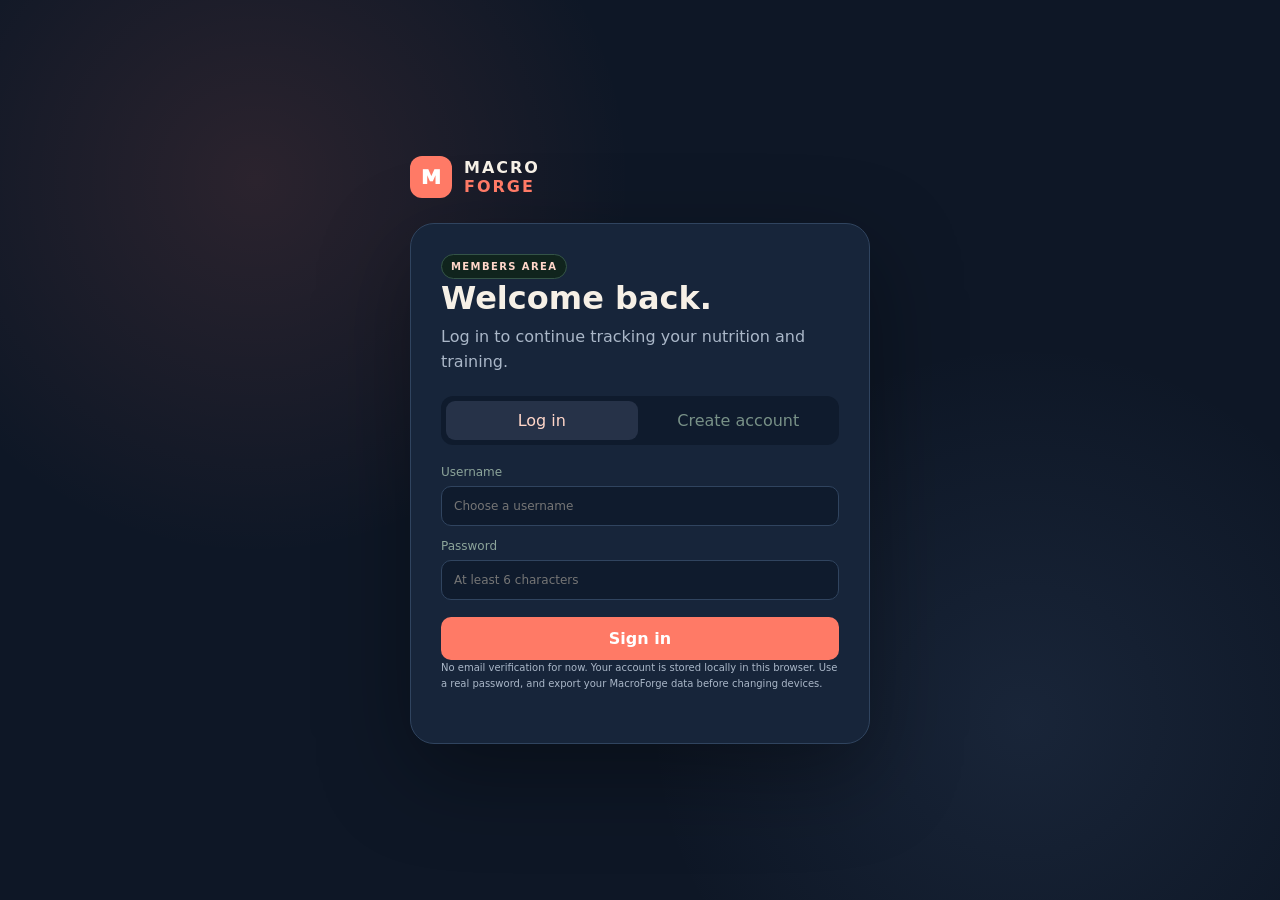
==== commit b0b9577a: "Add files via upload" ====
--- a/index.html
+++ b/index.html
@@ -7,6 +7,15 @@
 <meta name="description" content="MacroForge — Pakistani-first nutrition, macro, hydration and workout tracking." />
 <title>MacroForge — Pakistani Nutrition & Fitness</title>
 <link rel="stylesheet" href="styles.css" />
+<style>
+.mf-creatine-grid{display:grid;grid-template-columns:1fr 1fr;gap:18px;margin-bottom:18px}.mf-creatine-today{display:flex;align-items:end;justify-content:space-between;gap:12px;margin:12px 0 20px}.mf-creatine-today b{font-size:38px}.mf-creatine-today span{color:#789187}.mf-creatine-stats{display:grid;grid-template-columns:repeat(3,1fr);gap:10px}.mf-creatine-stats div{border:1px solid #1c332a;border-radius:14px;padding:14px;background:#07100d}.mf-creatine-stats span{display:block;color:#789187;font-size:11px}.mf-creatine-stats b{display:block;margin-top:5px;font-size:20px}.mf-creatine-calendar{display:grid;grid-template-columns:repeat(7,1fr);gap:5px;margin-top:16px}.mf-creatine-day{min-height:34px;border-radius:7px;background:#07100d;border:1px solid #183126;display:grid;place-items:center;font-size:10px}.mf-creatine-day.done{background:#183126;border-color:#6f9c4a}.mf-creatine-year-bars{display:grid;grid-template-columns:repeat(12,1fr);gap:6px;align-items:end;height:120px;margin-top:16px}.mf-creatine-month-bar{height:var(--h);min-height:3px;border-radius:5px 5px 2px 2px;background:#d9ff64}.mf-toggle input{display:none}.mf-toggle span{display:block;width:48px;height:26px;border-radius:20px;background:#29463a;position:relative;cursor:pointer}.mf-toggle span:after{content:"";position:absolute;width:20px;height:20px;left:3px;top:3px;border-radius:50%;background:#eef8f3;transition:.2s}.mf-toggle input:checked+span{background:#6f9c4a}.mf-toggle input:checked+span:after{transform:translateX(22px)}
+@media(max-width:800px){.mf-creatine-grid{grid-template-columns:1fr}.mf-creatine-stats{grid-template-columns:1fr 1fr}}
+</style>
+
+<style id="mfV19Styles">
+.mf-v19-hidden{display:none!important}.mf-v19-audit-body{display:grid;grid-template-columns:1fr 1fr auto;gap:10px;align-items:center}.mf-v19-audit-body>div{padding:14px;border:1px solid #1c332a;background:#07100d;border-radius:14px}.mf-v19-audit-body b,.mf-v19-audit-body span{display:block}.mf-v19-audit-body b{font-size:22px}.mf-v19-audit-body span{color:#91a59d;font-size:11px;margin-top:4px}.mf-audit-ok{color:#b7d6c5}.mf-v19-body-grid{display:grid;grid-template-columns:1fr 1fr;gap:12px}.mf-v19-body-grid>div{padding:16px;border:1px solid #1c332a;background:#07100d;border-radius:14px}.mf-v19-body-grid span,.mf-v19-body-grid b,.mf-v19-body-grid small{display:block}.mf-v19-body-grid b{font-size:30px;margin-top:5px}.mf-v19-body-grid small{color:#91a59d;line-height:1.5;margin-top:6px}.mf-portion-help{margin-top:12px;padding:12px;border:1px solid #29463a;background:#0c1a15;border-radius:12px}.mf-portion-help b,.mf-portion-help span{display:block}.mf-portion-help span{color:#91a59d;font-size:11px;margin-top:4px}.mf-assigned-head{display:flex;justify-content:space-between;align-items:flex-start;gap:12px}.mf-assigned-head small{display:block;color:#91a59d;margin-top:4px}.mf-assigned-list{display:grid;grid-template-columns:repeat(2,1fr);gap:8px;margin-top:14px}.mf-assigned-list>div{padding:11px;border:1px solid #1c332a;border-radius:12px;background:#07100d}.mf-assigned-list b,.mf-assigned-list span{display:block}.mf-assigned-list span{font-size:11px;color:#91a59d;margin-top:4px}.mf-assigned-features{display:flex;flex-wrap:wrap;gap:8px;margin-top:12px}.mf-assigned-features span{font-size:11px;padding:6px 9px;border-radius:999px;background:#10221b;color:#cfe4d8;border:1px solid #315243}.mf-failure-grid{display:grid;grid-template-columns:repeat(3,1fr);gap:10px}.mf-failure-grid>div{padding:14px;border:1px solid #1c332a;background:#07100d;border-radius:14px}.mf-failure-grid p{color:#91a59d;font-size:12px;line-height:1.55}.mf-gif-wrap{background:#07100d;display:grid;place-items:center;min-height:260px}.mf-gif-wrap img{display:block;max-width:100%;max-height:520px;border-radius:12px;object-fit:contain}.mf-v19-history-modal{max-width:720px}.mf-history-hero{padding:18px;border:1px solid #1c332a;background:#07100d;border-radius:14px}.mf-history-hero b,.mf-history-hero span,.mf-history-hero small{display:block}.mf-history-hero b{font-size:28px}.mf-history-hero span,.mf-history-hero small{color:#91a59d;margin-top:5px}.mf-history-actions{display:flex;gap:10px;margin-top:14px}.mf-history-row .secondary-btn{white-space:nowrap;padding:7px 10px}.mf-history-head,.mf-history-row{grid-template-columns:1.1fr .8fr .55fr .55fr .9fr auto!important;align-items:center}.mf-v19-audit details{margin-top:12px}.mf-v19-audit li{margin:4px 0;color:#a9bbb3;font-size:11px}
+@media(max-width:850px){.mf-v19-audit-body,.mf-v19-body-grid,.mf-assigned-list,.mf-failure-grid{grid-template-columns:1fr}.mf-history-head,.mf-history-row{grid-template-columns:1fr 1fr 1fr!important}.mf-history-head span:nth-child(n+4),.mf-history-row span:nth-child(n+4){display:none}.mf-history-row .secondary-btn{grid-column:1/-1}}
+</style>
 </head>
 <body>
 <div class="app-shell">
@@ -31,13 +40,13 @@
 </button>
 <button class="nav-item" data-page="insights">◎ <span>Insights</span>
 </button>
+<button class="nav-item" data-page="science">⚗ <span>Science</span>
+</button>
+<button class="nav-item" data-page="creatine">⚗+ <span>Creatine</span>
+</button>
 <button class="nav-item" data-page="settings">⚙ <span>Settings</span>
 </button>
 </nav>
-<div class="sidebar-tip">
-<small>PAKISTAN-FIRST</small>
-<p>Desi foods + global food search in one tracker.</p>
-</div>
 </aside>
 <main class="main">
 <header class="topbar">
@@ -63,6 +72,7 @@
 <small>/ <span id="heroCalGoal">2500</span> kcal</small>
 </div>
 </div>
+<div class="mf-dashboard-plan" id="dashboardPlanMeta"><span class="pill">YOUR PLAN</span><strong>Complete your nutrition setup</strong><small>MacroForge will calculate maintenance and your calorie/macro targets.</small></div>
 <div class="stats-grid">
 <article class="stat-card">
 <span>Calories</span>
@@ -76,7 +86,7 @@
 <article class="stat-card">
 <span>Protein</span>
 <b id="dashProtein">0g</b>
-<small>daily target</small>
+<small>Goal: <span id="dashProteinGoal">0g</span></small>
 <div class="progress">
 <i id="proteinBar">
 </i>
@@ -85,7 +95,7 @@
 <article class="stat-card">
 <span>Carbs</span>
 <b id="dashCarbs">0g</b>
-<small>daily target</small>
+<small>Goal: <span id="dashCarbsGoal">0g</span></small>
 <div class="progress">
 <i id="carbBar">
 </i>
@@ -94,13 +104,57 @@
 <article class="stat-card">
 <span>Fat</span>
 <b id="dashFat">0g</b>
-<small>daily target</small>
+<small>Goal: <span id="dashFatGoal">0g</span></small>
 <div class="progress">
 <i id="fatBar">
 </i>
 </div>
 </article>
 </div>
+
+<div class="mf-dashboard-control-grid">
+  <section class="panel mf-command-panel">
+    <div class="mf-command-top">
+      <div>
+        <span class="pill">LIVE DAILY CONTROL</span>
+        <h3 id="mfDashGreeting">Good evening.</h3>
+        <p>MacroForge updates this panel as you eat, drink and train.</p>
+      </div>
+      <div class="mf-command-goal"><span id="mfDashGoalLabel">Your plan</span><b id="mfDashRemaining">0 kcal</b><small>calories remaining</small></div>
+    </div>
+    <div class="mf-control-grid">
+      <div class="mf-control-card"><span>Calories</span><b id="mfDashCalPct">0%</b><div class="mf-mini-track"><i id="mfDashCalFill"></i></div></div>
+      <div class="mf-control-card"><span>Protein</span><b id="mfDashProteinPct">0%</b><div class="mf-mini-track"><i id="mfDashProteinFill"></i></div></div>
+      <div class="mf-control-card"><span>Carbs</span><b id="mfDashCarbPct">0%</b><div class="mf-mini-track"><i id="mfDashCarbFill"></i></div></div>
+      <div class="mf-control-card"><span>Fat</span><b id="mfDashFatPct">0%</b><div class="mf-mini-track"><i id="mfDashFatFill"></i></div></div>
+    </div>
+  </section>
+  <section class="panel mf-focus-panel">
+    <span class="pill">TODAY'S FOCUS</span>
+    <div id="mfDashFocus"><b>Log your first meal</b><span>Your live recommendation will appear here.</span></div>
+    <div class="mf-focus-stats">
+      <div><span>Meals</span><b id="mfDashMealCount">0</b></div>
+      <div><span>Water</span><b id="mfDashWater">0 / 0 ml</b></div>
+      <div><span>Target</span><b id="mfDashTarget">—</b></div>
+      <div><span>Pace</span><b id="mfDashPace">—</b></div>
+    </div>
+  </section>
+</div>
+
+<div class="mf-quick-actions">
+  <button class="mf-action" data-page-link="food"><strong>＋</strong><span><b>Log food</b><small>Add a meal or snack</small></span></button>
+  <button class="mf-action" data-page-link="hydration"><strong>◌</strong><span><b>Add water</b><small>Keep hydration moving</small></span></button>
+  <button class="mf-action" data-page-link="workouts"><strong>◆</strong><span><b>Start workout</b><small>Track today's training</small></span></button>
+  <button class="mf-action" id="mfDashboardPlanButton"><strong>↗</strong><span><b>Adjust plan</b><small>Recalculate your targets</small></span></button>
+</div>
+
+<div class="mf-dashboard-feed-grid">
+  <section class="panel mf-science-pulse">
+    <div class="panel-head"><div><span class="pill">SCIENCE PULSE</span><h3 id="mfSciencePulseTitle">Evidence-based training</h3></div></div>
+    <div id="mfSciencePulse" class="mf-science-pulse-body"><b>Protein distribution matters.</b><span>MacroForge uses an evidence-based high-end protein target and keeps the explanation visible instead of hiding the assumptions.</span></div>
+  </section>
+</div>
+
 <div class="two-col">
 <section class="panel">
 <div class="panel-head">
@@ -137,10 +191,10 @@
 </div>
 <button class="primary" id="customFoodBtn">+ Custom food</button>
 </div>
-<div class="search-wrap">
-<span>⌕</span>
-<input id="foodSearch" placeholder="Search biryani, Oreo, milk, chicken, cereal..." autocomplete="off" />
-<button id="searchFoodBtn">Search</button>
+<div class="search-wrap mf-global-search-box">
+<span class="mf-search-icon">⌕</span>
+<div class="mf-search-input-wrap"><input id="foodSearch" placeholder="Search a food — banana, croissant, Oreo, chicken…" autocomplete="off" /><small>Search the exact food you mean. Packaged foods and generic foods are supported.</small></div>
+<button id="searchFoodBtn" type="button">Search</button>
 </div>
 <div class="filter-row">
 <button class="filter active" data-filter="all">All</button>
@@ -157,6 +211,10 @@
   <div class="panel-head"><h3>Today's logged foods</h3><span class="muted" id="todayFoodLogTotals">0 kcal</span></div>
   <div id="foodLogEntries" class="history-list"></div>
 </section>
+<section class="panel recent-food-panel" id="recentFoodPanel">
+  <div class="panel-head"><div><h3>Recently logged</h3><span class="muted">Log the same food or drink again instantly.</span></div><span class="pill">QUICK LOG</span></div>
+  <div id="recentFoodEntries" class="recent-food-grid"></div>
+</section>
 <div class="api-note">Global packaged-food search uses Open Food Facts when online. Nutrition for homemade Pakistani dishes is an estimate because recipes and oil portions vary.</div>
 </section>
 <section class="page" id="hydration">
@@ -292,6 +350,87 @@
 </div>
 </section>
 </section>
+<section class="page" id="science">
+<div class="section-intro">
+<div><span class="pill">SCIENCE + PAKISTAN</span><h2>The Forge Lab</h2><p>Training and nutrition guidance grounded in established sports-nutrition evidence and adapted to foods commonly available in Pakistan.</p></div>
+</div>
+<div class="science-grid">
+  <article class="science-card"><span>PROTEIN</span><b id="scienceProteinTarget">2.2 g/kg</b><p>Your live plan uses the high-end training target selected for MacroForge. This is a planning target, not a claim that every athlete requires exactly 2.2 g/kg.</p><small>Evidence: ISSN protein position stand</small></article>
+  <article class="science-card"><span>CARBOHYDRATE</span><b id="scienceCarbTarget">Training fuel</b><p>Your carbohydrate target changes with your calorie target after protein and a meaningful fat floor are covered.</p><small>Evidence: sports nutrition literature</small></article>
+  <article class="science-card"><span>HYDRATION</span><b id="scienceLiveWater">0 / 0 ml</b><p>Live hydration status. The app also considers the fact that sweat losses and fluid needs vary with training and environment.</p><small>Use sweat rate and conditions when precision matters.</small></article>
+  <article class="science-card"><span>PROGRESS</span><b id="scienceTrend">No weigh-ins yet</b><p id="scienceTrendText">Log your bodyweight today. One measurement is a baseline; repeated measurements are more informative for trend tracking.</p><small>Trend-based tracking</small></article>
+</div>
+<div class="science-live-grid">
+  <section class="panel science-live-panel">
+    <div class="panel-head"><div><span class="pill">LIVE SCIENCE DASH</span><h3>Today's physiology snapshot</h3></div></div>
+    <div class="science-live-stats">
+      <div><span>Calories</span><b id="scienceLiveCalories">0 / 0 kcal</b></div>
+      <div><span>Protein</span><b id="scienceLiveProtein">0 / 0 g</b></div>
+      <div><span>Target weight</span><b id="scienceLiveTarget">—</b></div>
+    </div>
+  </section>
+  <section class="panel science-timing-panel">
+    <div class="panel-head"><div><span class="pill">TIMING COACH</span><h3 id="scienceTimingTitle">Daily timing guide</h3></div></div>
+    <p id="scienceTimingText">Spread protein-containing meals across the day and place carbohydrate around demanding training when useful.</p>
+  </section>
+</div>
+<div class="science-live-grid">
+  <section class="panel science-fact-panel" id="scienceDynamicFact"><span class="pill">EVIDENCE NOTE</span><h3>Protein distribution</h3><p>ISSN guidance supports distributing protein across the day instead of concentrating the entire intake into one meal.</p><small>MacroForge separates evidence-based principles from recipe estimates.</small></section>
+  <section class="panel science-source-panel">
+    <div class="panel-head"><div><span class="pill">PAKISTANI SCIENCE</span><h3>Food timing examples</h3></div></div>
+    <div class="timing-list">
+      <div><b>Before lifting</b><span>Roti/rice + chicken, eggs + roti, or yogurt + fruit can provide familiar protein and carbohydrate. Keep the meal size and fat content comfortable for you.</span></div>
+      <div><b>After lifting</b><span>Use a normal protein-containing meal such as chicken tikka + rice, daal + yogurt + rice, or qeema + roti. Total daily intake matters more than a tiny post-workout window.</span></div>
+      <div><b>Rest days</b><span>Keep protein consistent. Carbohydrate can be adjusted to activity and calorie needs rather than automatically eliminating it.</span></div>
+    </div>
+  </section>
+</div>
+<section class="panel science-sources">
+<div class="panel-head"><h3>Evidence library</h3><span class="muted">Primary references</span></div>
+<div class="source-list">
+<a href="https://pubmed.ncbi.nlm.nih.gov/28642676/" target="_blank" rel="noopener"><b>ISSN — Protein and Exercise</b><span>Protein, resistance training and distribution guidance.</span></a>
+<a href="https://pubmed.ncbi.nlm.nih.gov/26891166/" target="_blank" rel="noopener"><b>ACSM — Nutrition and Athletic Performance</b><span>Energy, carbohydrate, protein, fat and hydration principles.</span></a>
+</div>
+</section>
+</section>
+<section class="page" id="creatine">
+<div class="section-intro">
+<div><span class="pill">OPTIONAL SUPPLEMENT TRACKER</span><h2>Creatine Lab</h2><p>Enable this page only if you use creatine. Track loading, maintenance, monthly totals and long-term consistency without treating supplementation as mandatory.</p></div>
+</div>
+<div class="mf-creatine-grid">
+  <section class="panel">
+    <div class="panel-head"><div><span class="pill">YOUR PROTOCOL</span><h3>Creatine setup</h3></div><label class="mf-toggle"><input id="creatineEnabled" type="checkbox"><span></span></label></div>
+    <div id="creatineSetupBody" class="form-grid">
+      <label>Protocol<select id="creatineProtocol"><option value="maintenance">Maintenance only</option><option value="loading">Loading → maintenance</option><option value="none">Tracking only</option></select></label>
+      <label>Daily maintenance dose (g)<input id="creatineMaintenanceDose" type="number" min="1" max="10" step="0.5" value="5"></label>
+      <label>Loading dose (g/day)<input id="creatineLoadingDose" type="number" min="1" max="30" step="0.5" value="20"></label>
+      <label>Loading days<input id="creatineLoadingDays" type="number" min="1" max="14" value="7"></label>
+      <label>Start date<input id="creatineStartDate" type="date"></label>
+      <button class="primary full" id="saveCreatinePlan" type="button">Save creatine plan</button>
+    </div>
+    <div id="creatineDisabled" class="muted" hidden>Creatine tracking is off. Enable it above whenever you want to use this optional tracker.</div>
+  </section>
+  <section class="panel">
+    <div class="panel-head"><div><span class="pill">TODAY</span><h3>Daily creatine log</h3></div><span id="creatineTodayStatus" class="status">Not logged</span></div>
+    <div class="mf-creatine-today"><b id="creatineTodayDose">0 g</b><span id="creatineTodayTarget">Target —</span></div>
+    <div class="form-grid"><label>Amount (g)<input id="creatineLogAmount" type="number" min="0" step="0.5" value="5"></label><button class="primary full" id="logCreatine" type="button">Log today's dose</button></div>
+  </section>
+</div>
+<div class="mf-creatine-grid">
+  <section class="panel"><div class="panel-head"><div><span class="pill">THIS MONTH</span><h3 id="creatineMonthTitle">Consistency</h3></div></div><div class="mf-creatine-stats"><div><span>Dose days</span><b id="creatineMonthDays">0</b></div><div><span>Total grams</span><b id="creatineMonthGrams">0 g</b></div><div><span>Average</span><b id="creatineMonthAvg">0 g/day</b></div></div><div id="creatineMonthGrid" class="mf-creatine-calendar"></div></section>
+  <section class="panel"><div class="panel-head"><div><span class="pill">THIS YEAR</span><h3>Long-term tracker</h3></div></div><div class="mf-creatine-stats"><div><span>Days logged</span><b id="creatineYearDays">0</b></div><div><span>Total grams</span><b id="creatineYearGrams">0 g</b></div><div><span>Consistency</span><b id="creatineYearConsistency">0%</b></div></div><div id="creatineYearBars" class="mf-creatine-year-bars"></div></section>
+</div>
+<section class="panel">
+<div class="panel-head"><div><span class="pill">CREATINE SCIENCE</span><h3>What the evidence supports</h3></div></div>
+<div class="science-grid">
+  <article class="science-card"><span>LOADING</span><b>Optional</b><p>A common research protocol uses about 0.3 g/kg/day for 5–7 days, often divided into four ~5 g doses. Loading is not required; smaller daily doses reach saturation more gradually.</p><small>ISSN / NIH ODS</small></article>
+  <article class="science-card"><span>MAINTENANCE</span><b>3–5 g/day</b><p>After saturation, 3–5 g/day is a commonly studied maintenance range for creatine monohydrate.</p><small>ISSN / NIH ODS</small></article>
+  <article class="science-card"><span>FORM</span><b>Monohydrate</b><p>Creatine monohydrate is the most extensively studied form. The tracker does not claim that flavored or alternative forms are superior.</p><small>Evidence-based reference</small></article>
+  <article class="science-card"><span>TIMING</span><b>Consistency first</b><p>There is no need to make creatine timing complicated. The tracker emphasizes whether the daily dose was taken rather than a special pre-workout window.</p><small>Practical adherence principle</small></article>
+</div>
+<p class="muted" style="margin-top:14px">Supplement nutrition values can differ by product and flavor. The Food Log uses generic references for creatine and protein powders; use the product label for exact serving nutrition.</p>
+</section>
+</section>
 <section class="page" id="settings">
 <div class="section-intro">
 <div>
@@ -308,6 +447,7 @@
 </label>
 <label>Age<input id="profileAge" type="number" min="10" max="100">
 </label>
+<label>Sex<select id="profileSex"><option value="male">Male</option><option value="female">Female</option></select></label>
 <label>Height (cm)<input id="profileHeight" type="number">
 </label>
 <label>Weight (kg)<input id="profileWeight" type="number" step="0.1" min="1">
@@ -333,14 +473,18 @@
   <p class="muted">This local account is stored only in this browser. No email verification is used.</p>
 </div>
 </section>
-<section class="panel">
-<h3>Data & account</h3>
-<p class="muted">Back up your nutrition, hydration, workouts and profile. Sign out only ends the current local session.</p>
+<section class="panel plan-settings-panel">
+<h3>Nutrition plan</h3>
+<p class="muted">Your target is calculated from your body details, activity and selected goal. You can recalculate it anytime.</p>
+<div id="planSummary" class="plan-summary"></div>
+<button class="primary full" id="editPlanButton" type="button">Recalculate plan</button>
+</section>
+<section class="panel">
+<h3>Data & backup</h3>
+<p class="muted">Back up or restore your MacroForge nutrition, hydration, workouts and profile data. Account security is managed separately in Account details.</p>
 <div class="settings-actions">
-<button class="secondary-btn" id="exportData">Export JSON</button>
-<button class="secondary-btn" id="importDataBtn">Import JSON</button>
-<button class="secondary-btn" id="signOutButton">Sign out</button>
-<button class="danger-btn" id="clearData">Clear all local data</button>
+<button class="secondary-btn" id="exportData">Export backup</button>
+<button class="secondary-btn" id="importDataBtn">Restore backup</button>
 <input id="importData" type="file" accept=".json" hidden>
 </div>
 </section>
@@ -457,11 +601,44 @@
 <button class="primary full" id="saveWeight">Save</button>
 </div>
 </div>
+<div class="mf-onboarding" id="mfOnboarding" aria-hidden="true">
+  <div class="mf-onboarding-card">
+    <div class="mf-onboarding-head">
+      <div><span class="pill">PERSONAL NUTRITION PLAN</span><h2 id="mfOnboardingTitle">Build your target.</h2><p id="mfOnboardingSubtitle">Tell MacroForge your goal, current weight, target weight and timeframe. It will calculate estimated maintenance calories and your daily calorie and macro targets.</p></div>
+      <button class="close" id="mfOnboardingClose" type="button" aria-label="Close">×</button>
+    </div>
+    <form id="mfOnboardingForm" class="mf-onboarding-form">
+      <div class="mf-goal-choice">
+        <button type="button" class="mf-goal-card" data-goal="bulk"><strong>Bulk</strong><span>Controlled calorie surplus for gaining size.</span></button>
+        <button type="button" class="mf-goal-card" data-goal="moderate"><strong>Moderate</strong><span>Stay around estimated maintenance.</span></button>
+        <button type="button" class="mf-goal-card" data-goal="cut"><strong>Cut</strong><span>Controlled calorie deficit while prioritizing protein.</span></button>
+      </div>
+      <div class="mf-form-grid">
+        <label>Age<input id="mfPlanAge" type="number" min="13" max="100" required></label>
+        <label>Sex<select id="mfPlanSex" required><option value="male">Male</option><option value="female">Female</option></select></label>
+        <label>Height (cm)<input id="mfPlanHeight" type="number" min="100" max="250" step="0.1" required></label>
+        <label>Current weight (kg)<input id="mfPlanWeight" type="number" min="25" max="300" step="0.1" required></label>
+        <label>Target weight (kg)<input id="mfPlanTargetWeight" type="number" min="25" max="300" step="0.1" required></label>
+        <label>Time to target (weeks)<input id="mfPlanWeeks" type="number" min="1" max="520" step="1" placeholder="e.g. 12" required></label>
+        <label class="mf-full">Activity level<select id="mfPlanActivity" required><option value="sedentary">Sedentary — little exercise</option><option value="light">Light — 1–3 training days/week</option><option value="moderate" selected>Moderate — 3–5 training days/week</option><option value="high">High — 6–7 training days/week</option><option value="athlete">Very high — hard training + active lifestyle</option></select></label>
+      </div>
+      <div class="mf-plan-preview" id="mfPlanPreview">Choose your goal and enter your details to see the estimate.</div>
+      <p class="mf-plan-disclaimer">These are estimates for planning and tracking, not medical advice. For users under 18, calorie and macro targets should be reviewed with a qualified parent/guardian, clinician or dietitian.</p>
+      <button class="primary full" type="submit" id="mfSavePlan">Create my plan</button>
+    </form>
+  </div>
+</div>
 <div class="toast" id="toast">
 </div>
 <script src="auth.js"></script>
 <script src="macroforge-core.js?v=7"></script>
 <script src="app.js?v=category-final-3"></script>
-<script src="macroforge-fixes.js?v=7.1"></script>
+<script src="macroforge-fixes.js?v=9-account-usda-search"></script>
+<script src="macroforge-v16.js?v=16.1"></script>
+<script src="macroforge-v17.js?v=17.1"></script>
+<script src="macroforge-v21-nutrition.js?v=21.0"></script>
+<script src="macroforge-v22-publish.js?v=22.0"></script>
+<script>document.getElementById('mfDashboardPlanButton')?.addEventListener('click',()=>window.MacroForgePlan?.open?.());</script>
+<script src="macroforge-v23-meal-forge.js?v=23.0"></script>
 </body>
 </html>
--- a/styles.css
+++ b/styles.css
@@ -1216,3 +1216,252 @@
 
 /* MacroForge V5 settings + custom global lookup */
 .account-status-card{display:flex;align-items:center;justify-content:space-between;gap:16px;padding:14px 16px;border:1px solid #223b31;border-radius:14px;background:#0d1915;margin:14px 0}.account-status-card strong{display:block;margin-top:4px}.settings-inline{margin-top:14px;padding:14px;border:1px solid #223b31;border-radius:12px;background:#0a1511}.custom-lookup-box{margin:0 0 18px;padding:14px;border:1px solid #223b31;border-radius:14px;background:#0b1713}.custom-lookup-box .search-row{display:flex;gap:8px}.custom-lookup-box .search-row input{flex:1}.custom-global-results{display:grid;gap:7px;margin-top:10px}.lookup-result{width:100%;text-align:left;border:1px solid #28463a;background:#0f2019;color:#e8f1ed;padding:10px 12px;border-radius:10px;cursor:pointer}.lookup-result:hover{border-color:#4d8069;transform:translateY(-1px)}.lookup-result b,.lookup-result small{display:block}.lookup-result small,.lookup-selected small{margin-top:4px;color:#8ca59b}.lookup-selected{padding:10px;border-radius:10px;background:#10231b;border:1px solid #315544}.lookup-selected b,.lookup-selected small{display:block}@media(max-width:620px){.account-status-card{align-items:flex-start;flex-direction:column}.custom-lookup-box .search-row{flex-direction:column}.custom-lookup-box .search-row button{width:100%}}
+
+
+/* MacroForge global search: compact, readable and touch-friendly. */
+#foodSearch, #customGlobalSearch {
+  min-height: 46px;
+  border-radius: 12px;
+  border: 1px solid #29463a;
+  padding: 0 14px;
+  font-size: 15px;
+  width: 100%;
+  box-sizing: border-box;
+}
+#foodSearch:focus, #customGlobalSearch:focus {
+  outline: 2px solid rgba(217,255,100,.45);
+  border-color: #d9ff64;
+}
+.mf-global-result { min-width: 0; }
+.mf-library-choice-card { max-width: 520px; }
+.mf-choice-actions { display:grid; grid-template-columns:1fr 1fr; gap:12px; margin-top:20px; }
+.mf-choice-actions button { min-height:48px; }
+@media (max-width:600px){
+  .mf-choice-actions { grid-template-columns:1fr; }
+  .mf-library-choice-card { width:calc(100vw - 28px); margin:14px; }
+  #foodSearch, #customGlobalSearch { font-size:16px; }
+}
+
+/* MacroForge V9 account page */
+.account-page-grid{display:grid;grid-template-columns:repeat(2,minmax(0,1fr));gap:18px}
+.account-detail-row{display:flex;justify-content:space-between;gap:20px;padding:14px 0;border-bottom:1px solid #1d332a}
+.account-detail-row:last-of-type{border-bottom:0}
+.account-detail-row span{color:#8ca49a}.account-detail-row strong{color:#eaf3ef}
+#mfAccountPage label{display:grid;gap:7px;margin:12px 0}
+#mfAccountPage input{width:100%;box-sizing:border-box}
+@media(max-width:760px){.account-page-grid{grid-template-columns:1fr}}
+
+/* MacroForge V9 global search presentation */
+.mf-global-search-box{display:flex;align-items:center;gap:12px;padding:9px 10px 9px 15px;border:1px solid #29483b;border-radius:16px;background:linear-gradient(180deg,#0b1813,#08130f);box-shadow:0 10px 28px rgba(0,0,0,.18)}
+.mf-global-search-box:focus-within{border-color:#d9ff64;box-shadow:0 0 0 3px rgba(217,255,100,.08),0 12px 30px rgba(0,0,0,.22)}
+.mf-search-icon{font-size:25px;line-height:1;color:#8ca49a;flex:0 0 auto}.mf-search-input-wrap{flex:1;min-width:0}.mf-search-input-wrap small{display:block;color:#617a6e;font-size:10px;margin:3px 2px 0;white-space:nowrap;overflow:hidden;text-overflow:ellipsis}.mf-global-search-box #foodSearch{border:0;background:transparent;box-shadow:none;outline:0;padding:4px 2px;min-height:38px}.mf-global-search-box #searchFoodBtn{min-height:44px;min-width:104px;border-radius:11px;font-weight:800}
+@media(max-width:600px){.mf-global-search-box{gap:8px;padding:8px}.mf-search-icon{font-size:22px}.mf-global-search-box #searchFoodBtn{min-width:88px}.mf-search-input-wrap small{display:none}}
+
+/* =========================================================
+   MACROFORGE V11 — NAVY / CREAM / CORAL THEME + SMART PLAN UI
+   ========================================================= */
+:root{
+  --mf-bg:#0e1726;
+  --mf-bg2:#152237;
+  --mf-panel:#17253a;
+  --mf-panel2:#1d2d45;
+  --mf-border:#30445f;
+  --mf-text:#f6f0e6;
+  --mf-muted:#aab7c8;
+  --mf-accent:#ff7a66;
+  --mf-accent2:#ffd6c9;
+  --mf-soft:#f4eadb;
+}
+html,body{background:var(--mf-bg)!important;color:var(--mf-text)!important}
+body{background:radial-gradient(circle at 80% 0%,#263a59 0,#0e1726 38%),var(--mf-bg)!important}
+.sidebar{background:rgba(10,18,31,.96)!important;border-right-color:var(--mf-border)!important}
+.brand-mark{background:var(--mf-accent)!important;color:#fff!important}
+.brand strong{color:var(--mf-accent)!important}
+.nav-item{color:#aeb9c8!important}
+.nav-item:hover,.nav-item.active{background:#1c2c43!important;color:#fff!important}
+.nav-item.active{box-shadow:inset 3px 0 var(--mf-accent)!important}
+.sidebar-tip{border-color:var(--mf-border)!important;background:#152237!important}
+.sidebar-tip small,.eyebrow,.pill{color:#ffd6c9!important}
+.panel,.stat-card,.insight-card,.hydration-card,.food-card,.modal-card{background:var(--mf-panel)!important;border-color:var(--mf-border)!important}
+.panel-head,.section-intro{color:var(--mf-text)}
+.muted,.auth-note,.api-note,.section-intro p,.hero p,.stat-card small{color:var(--mf-muted)!important}
+.profile-btn,.text-btn,.secondary-btn{background:#18283f!important;border-color:var(--mf-border)!important;color:var(--mf-soft)!important}
+.text-btn{color:var(--mf-accent)!important}
+.primary{background:var(--mf-accent)!important;color:#fff!important;border-color:var(--mf-accent)!important}
+.primary:hover{filter:brightness(1.06)}
+.search-wrap,.auth-form input,.form-grid input,.form-grid select,.serving-row input,.serving-row select,.mf-onboarding-form input,.mf-onboarding-form select{background:#0f1b2d!important;color:var(--mf-text)!important;border-color:var(--mf-border)!important}
+.filter{background:#142239!important;color:#b9c5d5!important;border-color:var(--mf-border)!important}
+.filter.active{background:var(--mf-accent)!important;color:#fff!important;border-color:var(--mf-accent)!important}
+.progress i,.water-track i{background:var(--mf-accent)!important}
+.hero{background:linear-gradient(135deg,#1c2d45,#152237)!important;border-color:var(--mf-border)!important}
+.hero h2 em{color:var(--mf-accent2)!important}
+.hero-ring{border-color:var(--mf-accent)!important}
+.week-bar{background:var(--mf-accent)!important}
+
+/* Smart plan onboarding */
+.mf-onboarding{position:fixed;inset:0;background:rgba(5,10,18,.78);backdrop-filter:blur(10px);display:none;align-items:center;justify-content:center;padding:20px;z-index:1000}
+.mf-onboarding.open{display:flex}
+.mf-onboarding-card{width:min(760px,100%);max-height:92vh;overflow:auto;background:var(--mf-panel);border:1px solid var(--mf-border);border-radius:24px;padding:28px;box-shadow:0 35px 100px rgba(0,0,0,.45)}
+.mf-onboarding-head{display:flex;justify-content:space-between;gap:20px;align-items:flex-start}
+.mf-onboarding-head h2{margin:8px 0 6px;font-size:30px}
+.mf-onboarding-head p{margin:0;color:var(--mf-muted);line-height:1.5}
+.mf-goal-choice{display:grid;grid-template-columns:repeat(3,1fr);gap:10px;margin:24px 0 18px}
+.mf-goal-card{border:1px solid var(--mf-border);background:#112036;color:var(--mf-text);border-radius:16px;padding:17px;text-align:left;cursor:pointer}
+.mf-goal-card strong{display:block;font-size:18px;margin-bottom:5px}
+.mf-goal-card span{font-size:12px;line-height:1.4;color:var(--mf-muted)}
+.mf-goal-card.active{border-color:var(--mf-accent);box-shadow:0 0 0 2px rgba(255,122,102,.16);background:#263248}
+.mf-form-grid{display:grid;grid-template-columns:1fr 1fr;gap:14px}
+.mf-form-grid label{display:grid;gap:7px;color:#c7d1de;font-size:12px}
+.mf-form-grid .mf-full{grid-column:1/-1}
+.mf-form-grid input,.mf-form-grid select{width:100%;box-sizing:border-box;border:1px solid var(--mf-border);border-radius:11px;padding:12px;outline:none}
+.mf-plan-preview{margin-top:18px;padding:16px;border:1px solid var(--mf-border);border-radius:15px;background:#102035;color:#e9eef5;line-height:1.6}
+.mf-plan-preview strong{color:var(--mf-accent2)}
+.mf-plan-disclaimer{font-size:11px;color:#93a2b5;line-height:1.5;margin:14px 0}
+.plan-summary{display:grid;grid-template-columns:repeat(4,1fr);gap:9px;margin:14px 0}
+.plan-stat{padding:12px;border:1px solid var(--mf-border);border-radius:12px;background:#102035}
+.plan-stat span{display:block;color:var(--mf-muted);font-size:10px;text-transform:uppercase;letter-spacing:1px}
+.plan-stat b{display:block;margin-top:4px;font-size:18px}
+.recent-food-grid{display:grid;grid-template-columns:repeat(auto-fill,minmax(220px,1fr));gap:10px}
+.recent-food-card{display:flex;justify-content:space-between;gap:12px;align-items:center;padding:13px;border:1px solid var(--mf-border);border-radius:13px;background:#102035}
+.recent-food-card b{display:block;font-size:13px}
+.recent-food-card small{display:block;color:var(--mf-muted);margin-top:4px;font-size:11px}
+.recent-food-card button{white-space:nowrap}
+.quick-water-row{display:flex;justify-content:space-between;align-items:center;gap:10px;width:100%}
+
+@media(max-width:700px){
+  .mf-goal-choice,.mf-form-grid,.plan-summary{grid-template-columns:1fr}
+  .mf-form-grid .mf-full{grid-column:auto}
+  .mf-onboarding-card{padding:20px}
+  .recent-food-grid{grid-template-columns:1fr}
+}
+
+.mf-dashboard-plan{display:flex;align-items:center;gap:14px;flex-wrap:wrap;margin:16px 0;padding:14px 16px;border:1px solid var(--mf-border);border-radius:15px;background:#14243a}
+.mf-dashboard-plan strong{font-size:14px}.mf-dashboard-plan small{color:var(--mf-muted)}
+
+/* =========================================================
+   V12.1 — DYNAMIC DASHBOARD / LIVE CONTROL CENTER
+   ========================================================= */
+.mf-dashboard-control-grid{
+  display:grid;
+  grid-template-columns:minmax(0,1.45fr) minmax(280px,.55fr);
+  gap:16px;
+  margin:16px 0;
+}
+.mf-command-panel,.mf-focus-panel{min-height:190px;position:relative;overflow:hidden}
+.mf-command-panel:after{
+  content:"";position:absolute;width:220px;height:220px;border-radius:50%;right:-100px;top:-110px;
+  background:var(--mf-accent);opacity:.06;pointer-events:none;
+}
+.mf-command-top{display:flex;justify-content:space-between;gap:20px;align-items:flex-start}
+.mf-command-top h3{font-size:23px;margin:9px 0 4px}
+.mf-command-top p{margin:0;color:var(--mf-muted);font-size:12px}
+.mf-command-goal{min-width:145px;padding:13px;border:1px solid var(--mf-border);background:#102035;border-radius:14px;text-align:right}
+.mf-command-goal span,.mf-command-goal small{display:block;color:var(--mf-muted);font-size:10px;text-transform:uppercase;letter-spacing:.8px}
+.mf-command-goal b{display:block;font-size:24px;margin:4px 0;color:var(--mf-accent2)}
+.mf-control-grid{display:grid;grid-template-columns:repeat(4,1fr);gap:9px;margin-top:18px}
+.mf-control-card{padding:11px;border-radius:12px;background:#102035;border:1px solid var(--mf-border)}
+.mf-control-card span{display:block;font-size:10px;color:var(--mf-muted);text-transform:uppercase;letter-spacing:.8px}
+.mf-control-card b{display:block;font-size:17px;margin:5px 0}
+.mf-mini-track{height:5px;background:#26364d;border-radius:99px;overflow:hidden}
+.mf-mini-track i{display:block;height:100%;width:0;background:var(--mf-accent);border-radius:99px;transition:width .45s ease}
+.mf-focus-panel{display:flex;flex-direction:column}
+.mf-focus-panel>div:nth-of-type(1){margin:18px 0 12px}
+#mfDashFocus b{display:block;font-size:18px}
+#mfDashFocus span{display:block;color:var(--mf-muted);font-size:12px;line-height:1.5;margin-top:5px}
+.mf-focus-stats{margin-top:auto;display:grid;grid-template-columns:1fr 1fr;gap:8px}
+.mf-focus-stats div{padding:9px;border-radius:11px;background:#102035;border:1px solid var(--mf-border)}
+.mf-focus-stats span{display:block;color:var(--mf-muted);font-size:9px;text-transform:uppercase;letter-spacing:.7px}
+.mf-focus-stats b{display:block;font-size:13px;margin-top:3px;white-space:nowrap;overflow:hidden;text-overflow:ellipsis}
+.mf-quick-actions{display:grid;grid-template-columns:repeat(4,1fr);gap:10px;margin:0 0 18px}
+.mf-action{border:1px solid var(--mf-border);background:var(--mf-panel);color:var(--mf-text);border-radius:14px;padding:13px;text-align:left;display:flex;align-items:center;gap:11px;cursor:pointer;transition:.18s}
+.mf-action:hover{transform:translateY(-2px);border-color:var(--mf-accent);background:var(--mf-panel2)}
+.mf-action>strong{display:grid;place-items:center;width:34px;height:34px;border-radius:10px;background:#26364d;color:var(--mf-accent2);font-size:18px}
+.mf-action span{min-width:0}
+.mf-action b,.mf-action small{display:block}
+.mf-action b{font-size:12px}
+.mf-action small{color:var(--mf-muted);font-size:10px;margin-top:3px}
+@media(max-width:900px){
+  .mf-dashboard-control-grid{grid-template-columns:1fr}
+  .mf-quick-actions{grid-template-columns:1fr 1fr}
+}
+@media(max-width:600px){
+  .mf-command-top{flex-direction:column}
+  .mf-command-goal{width:100%;text-align:left;box-sizing:border-box}
+  .mf-control-grid{grid-template-columns:1fr 1fr}
+  .mf-quick-actions{grid-template-columns:1fr}
+}
+
+/* =========================================================
+   V13 DYNAMIC FORGE UI
+   ========================================================= */
+.mf-dashboard-feed-grid{display:grid;grid-template-columns:1.35fr .85fr;gap:14px;margin-bottom:18px}
+.mf-meal-coach,.mf-science-pulse{min-height:190px}
+.mf-meal-coach-body,.mf-science-pulse-body{padding-top:4px}
+.mf-coach-main{display:flex;justify-content:space-between;align-items:center;gap:18px}
+.mf-coach-main h4{font-size:23px;margin:8px 0 5px}
+.mf-coach-main p{margin:0;color:var(--mf-muted);font-size:12px}
+.mf-coach-remaining{display:grid;grid-template-columns:1.4fr repeat(4,1fr);gap:8px;margin-top:18px}
+.mf-coach-remaining>*{padding:10px;border:1px solid var(--mf-border);background:#102035;border-radius:11px}
+.mf-coach-remaining span{font-size:10px;color:var(--mf-muted);text-transform:uppercase}
+.mf-coach-remaining b{font-size:12px;text-align:center}
+.mf-science-pulse-body{display:flex;flex-direction:column;gap:8px;justify-content:center;min-height:130px}
+.mf-science-pulse-body b{font-size:19px}
+.mf-science-pulse-body span{color:var(--mf-muted);font-size:12px;line-height:1.55}
+.mf-science-pulse-body small{color:var(--mf-accent2);font-size:10px}
+.mf-coach-empty{display:flex;flex-direction:column;gap:6px;padding:20px 0}
+.mf-coach-empty span{color:var(--mf-muted);font-size:12px;line-height:1.5}
+.science-grid{display:grid;grid-template-columns:repeat(2,1fr);gap:14px;margin-bottom:18px}
+.science-card{border:1px solid var(--mf-border);background:var(--mf-panel);border-radius:17px;padding:20px;min-height:170px}
+.science-card span{font-size:10px;letter-spacing:1.2px;color:var(--mf-muted);font-weight:800}
+.science-card b{display:block;font-size:22px;margin:8px 0}
+.science-card p{color:var(--mf-muted);font-size:12px;line-height:1.6;margin:0 0 12px}
+.science-card small{font-size:10px;color:var(--mf-accent2)}
+.source-list{display:grid;grid-template-columns:1fr 1fr;gap:10px}
+.source-list a{display:block;text-decoration:none;color:var(--mf-text);padding:15px;border:1px solid var(--mf-border);border-radius:12px;background:#102035}
+.source-list a:hover{border-color:var(--mf-accent);transform:translateY(-1px)}
+.source-list b,.source-list span{display:block}.source-list span{font-size:11px;color:var(--mf-muted);margin-top:4px;line-height:1.45}
+.mf-plan-warning{color:#ffcc7a}
+.mf-plan-preview small{display:inline-block;margin-top:7px;color:#aab9c9}
+@media(max-width:900px){.mf-dashboard-feed-grid,.science-grid,.source-list{grid-template-columns:1fr}.mf-coach-remaining{grid-template-columns:1fr 1fr 1fr}}
+@media(max-width:600px){.mf-coach-main{flex-direction:column;align-items:flex-start}.mf-coach-remaining{grid-template-columns:1fr 1fr}}
+
+/* V14 — live science lab */
+.science-live-grid{display:grid;grid-template-columns:1.1fr .9fr;gap:16px;margin-top:16px}
+.science-live-panel,.science-timing-panel,.science-fact-panel,.science-source-panel{min-height:190px}
+.science-live-stats{display:grid;grid-template-columns:repeat(3,1fr);gap:10px;margin-top:16px}
+.science-live-stats>div{padding:14px;border:1px solid var(--mf-border);background:#102035;border-radius:12px}
+.science-live-stats span{display:block;font-size:10px;color:var(--mf-muted);text-transform:uppercase;letter-spacing:.08em}
+.science-live-stats b{display:block;margin-top:7px;font-size:16px}
+.science-timing-panel p,.science-fact-panel p{color:var(--mf-muted);line-height:1.65;font-size:13px}
+.science-fact-panel h3{margin:12px 0 8px;font-size:22px}
+.science-fact-panel small{display:block;color:var(--mf-muted);line-height:1.5}
+.timing-list{display:grid;gap:10px;margin-top:12px}
+.timing-list>div{display:grid;gap:4px;padding:11px;border:1px solid var(--mf-border);border-radius:11px;background:#102035}
+.timing-list b{font-size:12px}
+.timing-list span{font-size:11px;color:var(--mf-muted);line-height:1.5}
+@media(max-width:800px){.science-live-grid{grid-template-columns:1fr}.science-live-stats{grid-template-columns:1fr}}
+
+/* V16.1 Training Lab interaction fix */
+#trainingLab{position:relative;z-index:1}
+#trainingLab input,#trainingLab select,#trainingLab button{pointer-events:auto;user-select:auto}
+#trainingLab .mf-training-grid{position:relative;z-index:2}
+#trainingLab .form-grid{position:relative;z-index:3}
+
+/* V17.1 embedded exercise form video system */
+.mf-form-video-panel{margin-top:18px;border:1px solid #263f34;border-radius:18px;padding:18px;background:#0b1713}
+.mf-form-video-body{display:grid;gap:16px}
+.mf-video-wrap{background:#050b09;border-radius:14px;overflow:hidden;border:1px solid #1c332a}
+.mf-video-wrap video{display:block;width:100%;max-height:520px;aspect-ratio:16/9;object-fit:contain;background:#050b09}
+.mf-video-details{display:grid;grid-template-columns:1fr 1fr;gap:18px}
+.mf-video-details ol,.mf-video-details ul{margin:8px 0 0;padding-left:22px;color:#9db1a7;font-size:12px;line-height:1.65}
+.mf-video-details b{font-size:12px;color:#e8f2ed}
+.mf-video-credit{color:#637b70;font-size:10px;line-height:1.5}
+.mf-video-loading{padding:30px;text-align:center;color:#8da39a;border:1px dashed #29463a;border-radius:14px}
+.mf-video-fallback{padding:22px;border:1px dashed #29463a;border-radius:14px;color:#8da39a}
+.mf-watch-form{margin-top:8px;font-size:11px!important;padding:7px 10px!important}
+@media(max-width:700px){.mf-video-details{grid-template-columns:1fr}.mf-video-wrap video{max-height:360px}}
+/* V19.1 precision meal coach */
+.mf-coach-main{align-items:flex-start!important}
+.mf-coach-main h4{font-size:18px!important}
+.mf-coach-main p{line-height:1.55!important}
+.mf-precision-note{font-size:11px;color:#91a59d}
